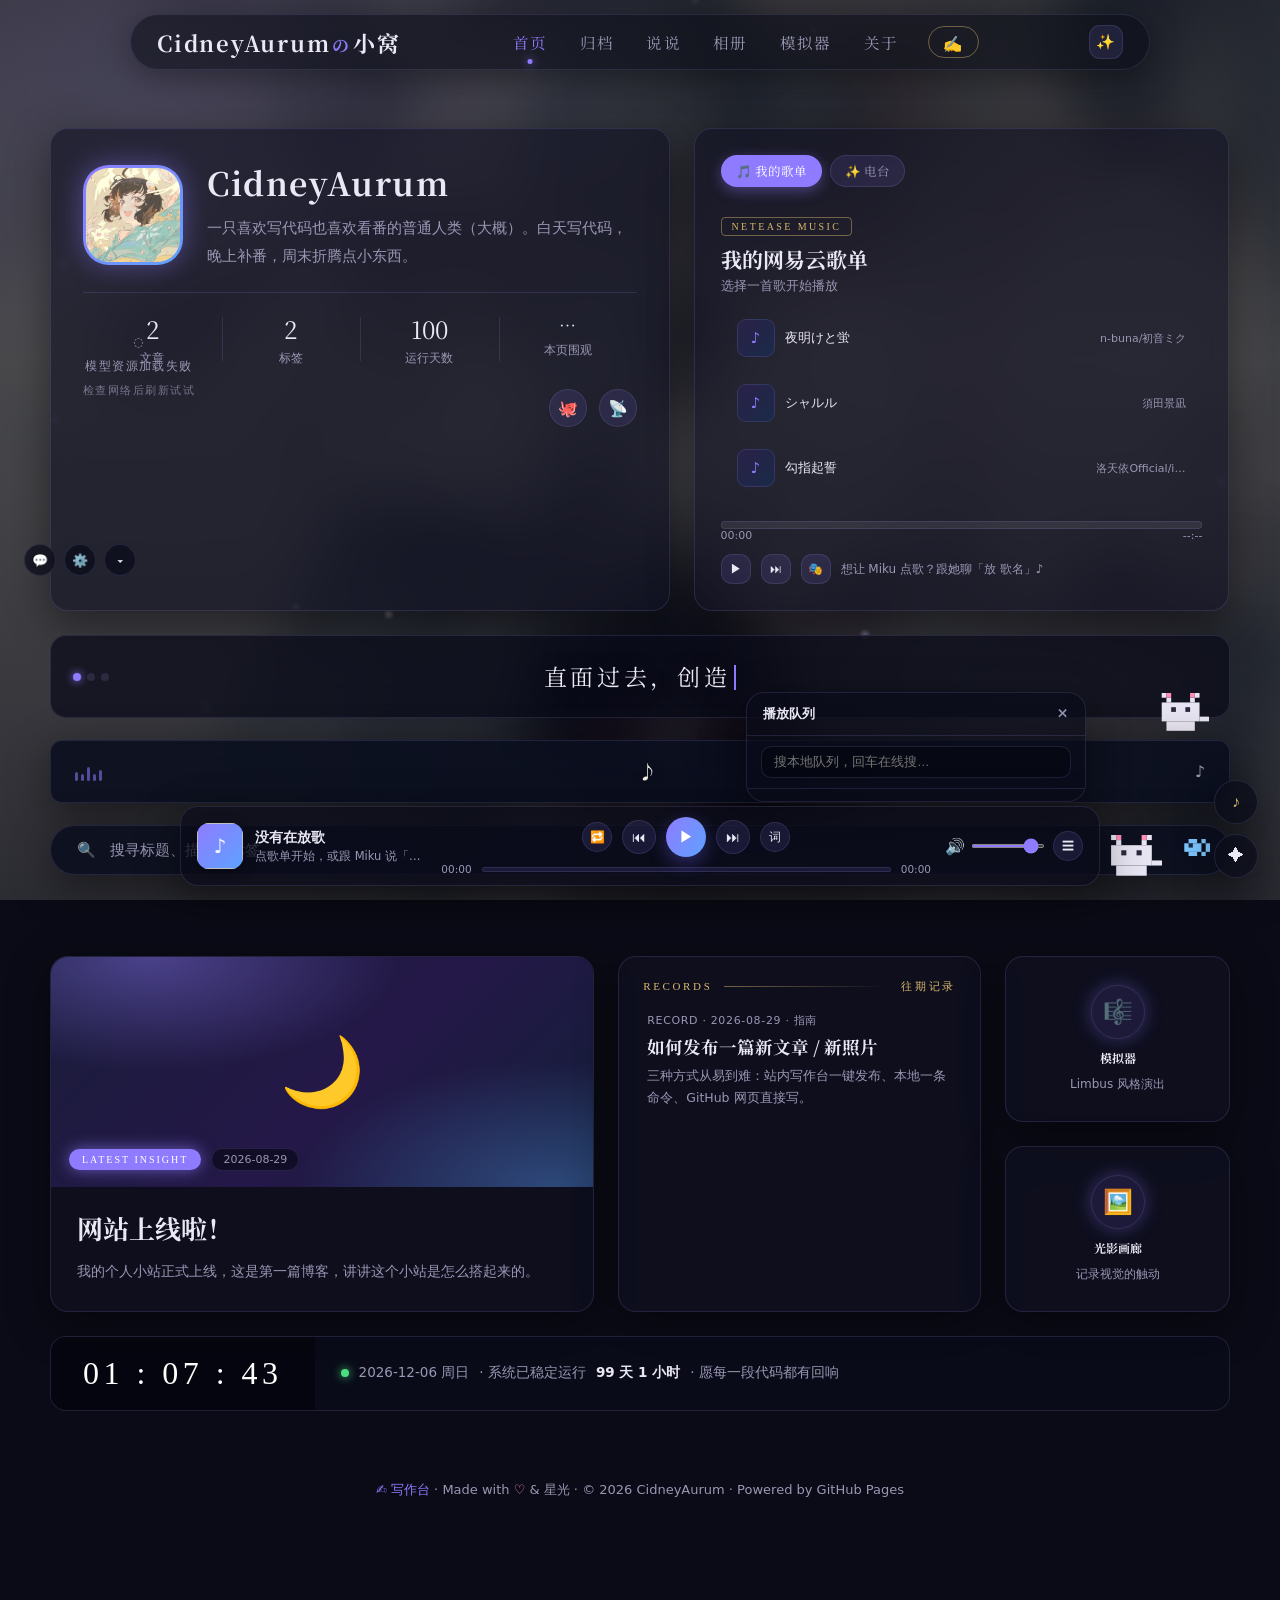
==== index.html @ 55ef9359 "build: 自动更新文章数据 + 版本号指纹 [skip ci]" ====
<!DOCTYPE html>
<html lang="zh-CN">
<head>
  <meta charset="UTF-8">
  <meta name="viewport" content="width=device-width, initial-scale=1.0">
  <!-- ✏️ 网站标题和描述，改成你自己的 -->
  <title>CidneyAurum の 小窝 · 个人主页</title>
  <meta name="description" content="CidneyAurum的数字小窝：博客、照片墙，还有 Limbus 风格歌词演出模拟器。">
  <meta property="og:title" content="CidneyAurum の 小窝">
  <meta property="og:description" content="博客、照片墙，还有 Limbus 风格歌词演出模拟器。">
  <meta property="og:type" content="website">
  <link rel="icon" type="image/svg+xml" href="assets/favicon.svg">
  <link rel="manifest" href="/manifest.webmanifest">
  <link rel="alternate" type="application/rss+xml" title="RSS 订阅" href="feed.xml">
  <script defer src="https://events.vercount.one/js"></script>
  <link rel="preconnect" href="https://fonts.loli.net" crossorigin>
  <link href="https://fonts.loli.net/css2?family=Noto+Serif+SC:wght@400;700;900&display=swap" rel="stylesheet">
  <link rel="stylesheet" href="css/style.css?v=2ee84d8">
</head>
<body class="page-enter" data-page="home">
  <!-- 全站场景层 -->
  <div class="scene" aria-hidden="true">
    <img class="scene-bg" src="assets/background-blur.webp" alt="">
    <div class="scene-overlay"></div>
    <div class="scene-grass"></div>
  </div>
  <canvas id="firefly-canvas" aria-hidden="true"></canvas>

  <!-- 像素小装饰 -->
  <svg class="pixel-deco cat" viewBox="0 0 11 8" aria-hidden="true"><g fill="#e8e5f2"><rect x="1" y="0" width="1" height="1"/><rect x="2" y="1" width="1" height="1"/><rect x="8" y="0" width="1" height="1"/><rect x="7" y="1" width="1" height="1"/><rect x="1" y="2" width="8" height="4"/><rect x="2" y="6" width="6" height="2"/><rect x="9" y="5" width="2" height="1"/></g><g fill="#ff8fb7"><rect x="2" y="0" width="1" height="1"/><rect x="7" y="0" width="1" height="1"/></g><g fill="#2a2a3e"><rect x="3" y="3" width="1" height="1"/><rect x="6" y="3" width="1" height="1"/></g></svg>

  <svg class="pixel-deco fish" viewBox="0 0 7 4" aria-hidden="true"><g fill="#7cc7ff"><rect x="1" y="1" width="4" height="2"/><rect x="2" y="0" width="2" height="1"/><rect x="2" y="3" width="2" height="1"/><rect x="5" y="0" width="1" height="1"/><rect x="5" y="3" width="1" height="1"/><rect x="6" y="1" width="1" height="2"/></g><rect x="2" y="1" width="1" height="1" fill="#1a2a4a"/></svg>
  <div class="fab-group">
    <button id="fab-music" class="fab" title="播放/暂停音乐（Miku 点播队列）">♪</button>
    <button id="to-top" class="fab" aria-label="返回顶部">✦</button>
  </div>

  <nav class="nav">
    <a class="logo" href="index.html">CidneyAurum<span class="no">の</span>小窝</a>
    <div class="nav-links" id="nav-links">
      <a class="nav-link active" href="index.html">首页</a>
      <a class="nav-link" href="blog.html">归档</a>
        <a class="nav-link" href="says.html">说说</a>
      <a class="nav-link" href="photos.html">相册</a>
      <a class="nav-link" href="limbus.html">模拟器</a>
      <a class="nav-link" href="about.html">关于</a>
        <a class="nav-link nav-post" href="admin.html">✍️</a>
    </div>
    <div style="display:flex;align-items:center;gap:8px;">
      <button id="theme-toggle" class="icon-btn" aria-label="切换主题">✨</button>
      <button id="hamburger" class="icon-btn" aria-label="菜单">☰</button>
    </div>
  </nav>

  <main class="wrap">
    <!-- ============ Hero：资料卡 + 环境电台 ============ -->
    <header class="hero">
      <div class="hero-grid">
        <div class="card profile-card">
          <div class="profile-top">
            <!-- ✏️ 头像：想换就同名替换 assets/avatar.webp -->
            <div class="avatar-ring"><img src="assets/avatar.webp?v=2ee84d8" alt="头像"></div>
            <div>
              <h1 class="profile-name">CidneyAurum</h1>
              <p class="profile-desc">一只喜欢写代码也喜欢看番的普通人类（大概）。白天写代码，晚上补番，周末折腾点小东西。</p>
            </div>
          </div>
          <div class="profile-stats">
            <div class="stat"><div class="num" id="stat-posts">-</div><div class="label">文章</div></div>
            <div class="stat"><div class="num" id="stat-tags">-</div><div class="label">标签</div></div>
            <div class="stat"><div class="num" id="stat-days">-</div><div class="label">运行天数</div></div>
            <div class="stat"><div class="num" style="font-size:17px;line-height:1.6;"><span class="vercount-page-pv">…</span></div><div class="label">本页围观</div></div>
          </div>
          <div class="social-row">
            <a class="social-btn" href="https://github.com/CidneyAurum" target="_blank" rel="noopener" title="GitHub">🐙</a>
            <a class="social-btn" href="feed.xml" title="RSS 订阅">📡</a>
          </div>
        </div>

        <!-- 音乐卡：网易云歌单（官方外链）+ 环境电台 -->
        <div class="card player-card">
          <div class="card-tabs">
            <button class="ctab on" data-pane="netease">🎵 我的歌单</button>
            <button class="ctab" data-pane="ambient">✨ 电台</button>
          </div>
          <div class="cpane" id="cpane-netease">
            <div class="player-head" style="margin-bottom:12px;">
              <div>
                <span class="player-badge">NETEASE MUSIC</span>
                <div class="player-title serif">我的网易云歌单</div>
                <div class="player-sub js-mm-song" style="margin-top:4px;">选择一首歌开始播放</div>
              </div>
            </div>
            <div class="track-list" id="track-list"><p class="empty-tip" style="padding:16px 0;">歌单加载中… 🎵</p></div>
            <div class="player-progress" style="margin-top:14px;"><div class="fill js-mm-fill" style="width:0%"></div></div>
            <div class="player-times"><span class="js-mm-cur">00:00</span><span class="js-mm-total">--:--</span></div>
            <div class="music-line">
              <button class="icon-btn js-mm-toggle" title="播放/暂停（Miku 点播队列）">▶</button>
              <button class="icon-btn js-mm-next" title="下一首">⏭</button>
              <button class="icon-btn js-lyric" title="歌词演出（边狱巴士风格）">🎭</button>
              <span class="js-mm-text">想让 Miku 点歌？跟她聊「放 歌名」♪</span>
            </div>
            <div id="music-fallback" style="display:none;">
              <p style="font-size:12px;color:var(--text-light);margin:10px 0 8px;">音乐接口暂时不稳，已切换官方播放器：<button class="icon-btn" id="music-retry" title="重新加载歌单" style="width:26px;height:26px;font-size:12px;">↻</button></p>
              <iframe allow="autoplay; encrypted-media" src="https://music.163.com/outchain/player?type=0&amp;id=18205251703&amp;auto=0&amp;height=86" width="100%" height="86" frameborder="no" marginwidth="0" marginheight="0" style="border:0;border-radius:12px;background:rgba(255,255,255,.04);"></iframe>
            </div>
          </div>
          <div class="cpane" id="cpane-ambient" style="display:none;">
            <div class="player-head">
              <div class="vinyl"><img class="disc" src="assets/background-blur.webp" alt=""></div>
              <div>
                <span class="player-badge">AMBIENT RADIO</span>
                <div class="player-title js-player-title serif">环境电台 · Ambient</div>
                <div class="player-sub">浏览器实时合成 · 无需音频文件</div>
              </div>
            </div>
            <div class="player-quote">「直面过去，创造未来」</div>
            <div class="player-progress"><div class="fill js-progress-fill"></div></div>
            <div class="player-times"><span class="js-time">00:00</span><span>∞</span></div>
            <div class="player-controls">
              <button class="play-btn js-play-toggle"><span class="js-state">▶</span><span class="js-label">播放电台</span></button>
              <div class="player-file">
                <label for="player-file-input" title="用本地音乐替代合成音源">📁 本地</label>
                <input id="player-file-input" type="file" accept="audio/*">
              </div>
            </div>
          </div>
        </div>
      </div>

        <!-- 打字横幅 -->
      <div class="slogan-bar">
        <div class="slogan-dots"><i></i><i></i><i></i></div>
        <div class="slogan-text"><span id="slogan-text"></span><span class="caret"></span></div>
        <svg class="slogan-cat" viewBox="0 0 11 8" aria-hidden="true"><g fill="#e8e5f2"><rect x="1" y="0" width="1" height="1"/><rect x="2" y="1" width="1" height="1"/><rect x="8" y="0" width="1" height="1"/><rect x="7" y="1" width="1" height="1"/><rect x="1" y="2" width="8" height="4"/><rect x="2" y="6" width="6" height="2"/><rect x="9" y="5" width="2" height="1"/></g><g fill="#ff8fb7"><rect x="2" y="0" width="1" height="1"/><rect x="7" y="0" width="1" height="1"/></g><g fill="#2a2a3e"><rect x="3" y="3" width="1" height="1"/><rect x="6" y="3" width="1" height="1"/></g></svg>
      </div>

      <!-- 歌词横幅（播放时同步网易云歌词） -->
      <div class="lyric-bar" id="lyric-bar">
        <div class="eq"><i></i><i></i><i></i><i></i><i></i></div>
        <div class="lb-text serif">点歌单里的歌，或跟 Miku 说「放 歌名」♪</div>
        <span class="lb-note">♪</span>
      </div>

      <!-- 全站搜索胶囊 -->
      <div class="home-search" id="home-search">
        <span class="hs-ico">🔍</span>
        <input id="hs-input" type="text" placeholder="搜寻标题、描述或标签…" autocomplete="off">
        <div class="hs-drop" id="hs-drop" hidden></div>
      </div>
    </header>

    <!-- ============ 最新文章区 ============ -->
    <section class="block">
      <div class="home-grid">
        <a class="card featured-card" id="featured-link" href="blog.html">
          <div class="featured-cover"><span id="featured-cover">🪐</span>
            <div class="featured-badges">
              <span class="badge-latest">LATEST INSIGHT</span>
              <span class="badge-date" id="featured-date">—</span>
            </div>
          </div>
          <div class="featured-body">
            <h2 class="featured-title" id="featured-title">最新文章加载中…</h2>
            <p class="featured-summary" id="featured-summary"></p>
          </div>
        </a>

        <div class="card records-card">
          <div class="records-head">RECORDS <span class="line"></span> 往期记录</div>
          <div id="records-list">
            <div class="record-item"><div class="record-meta">加载中…</div></div>
          </div>
        </div>

        <div class="side-stack">
          <a class="card mini-card" href="limbus.html">
            <span class="mini-ico">🎼</span>
            <span class="mini-title">模拟器</span>
            <span class="mini-desc">Limbus 风格演出</span>
          </a>
          <a class="card mini-card" href="photos.html">
            <span class="mini-ico">🖼️</span>
            <span class="mini-title">光影画廊</span>
            <span class="mini-desc">记录视觉的触动</span>
          </a>
        </div>
      </div>
    </section>

    <!-- ============ 时钟条 ============ -->
    <div class="clock-bar">
      <div class="clock-time" id="clock-time">-- : -- : --</div>
      <div class="clock-info"><span class="dot"></span><span id="clock-date">—</span> · 系统已稳定运行 <b id="uptime">…</b> · 愿每一段代码都有回响</div>
    </div>
  </main>

  <footer>
    <a href="admin.html">✍️ 写作台</a> · Made with <span class="heart">♡</span> &amp; 星光 · © 2026 CidneyAurum · Powered by GitHub Pages
  </footer>

  <!-- 全站迷你播放器 -->
  <div class="mini-player">
    <img class="mini-cover" src="assets/background-blur.webp" alt="">
    <div>
      <div class="mini-title js-player-title">环境电台 · Ambient</div>
      <div class="mini-sub">直面过去，创造未来</div>
    </div>
    <button class="mini-btn js-play-toggle js-state" aria-label="播放/暂停">▶</button>
  </div>

  <script src="js/main.js?v=2ee84d8"></script>
  <script src="js/player.js?v=2ee84d8"></script>
  <script src="js/music.js?v=2ee84d8" defer></script>
  <script src="js/kanban.js?v=2ee84d8" defer></script>
</body>
</html>
---- css/style.css ----
/* ============================================================
   CidneyAurum の 小窝 · v3
   设计语言：全站一个场景（模糊背景+流萤+草地+像素装饰）
            衬线大标题 / 克制布局 / 暗色玻璃
   ============================================================ */

:root {
  --bg: #0a0b16;
  --card: rgba(17, 18, 36, 0.6);
  --card-deep: rgba(11, 12, 26, 0.72);
  --border: rgba(170, 160, 255, 0.14);
  --text: #eae8f4;
  --text-light: #9a97b4;
  --accent: #8f7bff;
  --accent-2: #5ea2ff;
  --accent-pink: #ff8fb7;
  --gold: #d9b96c;
  --shadow: 0 12px 44px rgba(0, 0, 0, 0.45);
  --nav-bg: rgba(10, 11, 22, 0.55);
  --chip-bg: rgba(143, 123, 255, 0.12);
  --font-serif: "Noto Serif SC", "Songti SC", "SimSun", serif;
  --font-body: "PingFang SC", "HarmonyOS Sans SC", "Microsoft YaHei UI", "Microsoft YaHei", system-ui, -apple-system, sans-serif;
  --font-latin: Georgia, "Times New Roman", serif;
}

body.light {
  --bg: #eceafa;
  --card: rgba(255, 255, 255, 0.66);
  --card-deep: rgba(255, 255, 255, 0.85);
  --border: rgba(80, 60, 160, 0.16);
  --text: #322c50;
  --text-light: #716c92;
  --accent: #6a56e0;
  --accent-2: #3a76d8;
  --accent-pink: #e0609a;
  --gold: #a8801f;
  --shadow: 0 12px 40px rgba(90, 70, 180, 0.18);
  --nav-bg: rgba(240, 238, 252, 0.65);
  --chip-bg: rgba(106, 86, 224, 0.1);
}

* { margin: 0; padding: 0; box-sizing: border-box; }
html { scroll-behavior: smooth; }

body {
  font-family: var(--font-body);
  color: var(--text);
  background: var(--bg);
  min-height: 100vh;
  overflow-x: hidden;
}
::selection { background: var(--accent); color: #fff; }
a { color: var(--accent); text-decoration: none; }
a:hover { color: var(--accent-2); }
img { max-width: 100%; }
.serif { font-family: var(--font-serif); }

/* ============ 场景层：背景图 + 遮罩 + 草地 ============ */
.scene { position: fixed; inset: 0; z-index: 0; pointer-events: none; overflow: hidden; }
.scene-bg {
  width: 100%;
  height: 100%;
  object-fit: cover;
  filter: brightness(0.4) saturate(0.8) hue-rotate(-12deg);
  transform: scale(1.15);
}
body.light .scene-bg { filter: brightness(0.92) saturate(0.85); }
/* 无背景图时的极光兜底 */
.scene.no-bg {
  background:
    radial-gradient(1100px 620px at 85% -8%, #221648 0%, transparent 60%),
    radial-gradient(900px 560px at -12% 18%, #0e1e3d 0%, transparent 58%),
    radial-gradient(800px 600px at 70% 110%, #2a1233 0%, transparent 55%),
    var(--bg);
}
.scene.no-bg .scene-bg { display: none; }
.scene-overlay {
  position: absolute;
  inset: 0;
  background:
    radial-gradient(900px 500px at 12% 8%, rgba(143, 123, 255, 0.12), transparent 60%),
    linear-gradient(180deg, rgba(9, 9, 20, 0.5) 0%, rgba(9, 9, 20, 0.28) 40%, rgba(9, 9, 20, 0.62) 100%);
}
body.light .scene-overlay {
  background:
    radial-gradient(900px 500px at 12% 8%, rgba(255, 255, 255, 0.35), transparent 60%),
    linear-gradient(180deg, rgba(240, 238, 252, 0.5), rgba(240, 238, 252, 0.25) 40%, rgba(240, 238, 252, 0.65));
}
.scene-grass {
  position: absolute;
  bottom: -4px;
  left: 0;
  width: 100%;
  height: 110px;
  opacity: 0.55;
}
#firefly-canvas { position: fixed; inset: 0; width: 100%; height: 100%; pointer-events: none; z-index: 2; }

/* 像素小装饰（猫 & 鱼） */
.pixel-deco { position: fixed; z-index: 6; pointer-events: none; image-rendering: pixelated; }
.pixel-deco.cat { right: 118px; bottom: 24px; width: 56px; animation: bob 3.2s ease-in-out infinite; }
.pixel-deco.fish { right: 70px; bottom: 44px; width: 30px; animation: bob 3.2s ease-in-out 1.4s infinite; }
@keyframes bob { 0%, 100% { transform: translateY(0); } 50% { transform: translateY(-7px); } }

/* 返回顶部 */
.to-top {
  position: fixed;
  right: 26px;
  bottom: 26px;
  z-index: 60;
  width: 42px;
  height: 42px;
  border-radius: 50%;
  border: 1px solid var(--border);
  background: var(--card-deep);
  backdrop-filter: blur(10px);
  -webkit-backdrop-filter: blur(10px);
  color: var(--text);
  font-size: 16px;
  cursor: pointer;
  opacity: 0;
  pointer-events: none;
  transform: translateY(10px);
  transition: all 0.35s ease;
}
.to-top.show { opacity: 1; pointer-events: auto; transform: none; }
.to-top:hover { border-color: var(--accent); box-shadow: 0 0 18px rgba(143, 123, 255, 0.4); }

/* ============ 载入动画 ============ */
.page-enter { animation: pageIn 0.9s ease both; }
/* ⚠️ body 不能带 transform：会给所有 position:fixed 子元素
   （看板娘/舞台面板/像素猫）创建包含块，滚动时会跟着页面跑掉 */
body.page-enter { animation: bodyFade 0.8s ease both; }
@keyframes pageIn { from { opacity: 0; transform: translateY(16px); } to { opacity: 1; transform: none; } }
@keyframes bodyFade { from { opacity: 0; } to { opacity: 1; } }

/* ============ 导航 ============ */
.nav {
  position: fixed;
  top: 0; left: 0; right: 0;
  z-index: 100;
  display: flex;
  align-items: center;
  justify-content: space-between;
  padding: 18px clamp(20px, 4.5vw, 56px);
  background: linear-gradient(180deg, rgba(8, 8, 18, 0.55), transparent);
  backdrop-filter: blur(8px);
  -webkit-backdrop-filter: blur(8px);
}
body.light .nav { background: linear-gradient(180deg, rgba(255,255,255,0.55), transparent); }
.logo {
  font-family: var(--font-serif);
  font-size: 22px;
  font-weight: 700;
  letter-spacing: 0.08em;
  color: var(--text);
}
.logo:hover { color: #fff; }
body.light .logo:hover { color: var(--accent); }
.logo .no { color: var(--accent); font-size: 17px; padding: 0 2px; }
.nav-links { display: flex; align-items: center; gap: clamp(6px, 2.2vw, 30px); }
.nav-link {
  font-family: var(--font-serif);
  font-size: 15.5px;
  letter-spacing: 0.08em;
  color: var(--text-light);
  padding: 6px 2px;
  position: relative;
  transition: color 0.25s;
}
.nav-link:hover { color: var(--text); }
.nav-link.active { color: var(--accent); }
.nav-link.active::after {
  content: "";
  position: absolute;
  left: 50%; bottom: -5px;
  transform: translateX(-50%);
  width: 5px; height: 5px;
  border-radius: 50%;
  background: var(--accent);
  box-shadow: 0 0 10px var(--accent);
}
.icon-btn {
  display: inline-flex; align-items: center; justify-content: center;
  width: 34px; height: 34px;
  border: 1px solid var(--border);
  border-radius: 11px;
  background: var(--chip-bg);
  color: var(--text);
  cursor: pointer; font-size: 15px;
  transition: all 0.25s;
}
.icon-btn:hover { transform: translateY(-2px); border-color: var(--accent); }
#hamburger { display: none; }

/* ============ 布局 ============ */
.wrap { width: min(1180px, calc(100% - 44px)); margin: 0 auto; position: relative; z-index: 5; }
section.block { margin-top: clamp(56px, 9vh, 90px); }

/* 页面大标题体系 */
.page-head { padding: 150px 0 8px; text-align: center; }
.page-head.left { text-align: left; }
.page-title {
  font-family: var(--font-serif);
  font-size: clamp(38px, 6vw, 54px);
  font-weight: 900;
  letter-spacing: 0.12em;
  text-shadow: 0 4px 30px rgba(0, 0, 0, 0.5);
}
.page-sub {
  margin-top: 14px;
  color: var(--text-light);
  font-size: 13.5px;
  letter-spacing: 0.3em;
}
.page-sub .star { color: var(--accent); margin: 0 10px; }

/* ============ 玻璃卡片 ============ */
.card {
  background: var(--card);
  border: 1px solid var(--border);
  border-radius: 18px;
  backdrop-filter: blur(16px);
  -webkit-backdrop-filter: blur(16px);
  box-shadow: var(--shadow);
  transition: transform 0.35s ease, border-color 0.35s ease, box-shadow 0.35s ease;
}
.card:hover { border-color: rgba(143, 123, 255, 0.35); }

/* ============ 首页 Hero ============ */
.hero { padding-top: 128px; }
.hero-grid { display: grid; grid-template-columns: 1.5fr 1fr; gap: 24px; }

.profile-card { padding: 30px 32px; display: flex; flex-direction: column; gap: 22px; }
.profile-top { display: flex; align-items: center; gap: 24px; }
.avatar-ring {
  width: 100px; height: 100px;
  border-radius: 26%;
  padding: 3px;
  flex-shrink: 0;
  background: linear-gradient(135deg, var(--accent), var(--accent-2));
  box-shadow: 0 0 26px rgba(143, 123, 255, 0.45);
}
.avatar-ring img { width: 100%; height: 100%; border-radius: 24%; object-fit: cover; display: block; }
.profile-name { font-family: var(--font-serif); font-size: 32px; font-weight: 700; letter-spacing: 0.05em; }
.profile-desc { margin-top: 10px; color: var(--text-light); font-size: 14.5px; line-height: 1.9; }
.profile-stats { display: flex; border-top: 1px solid var(--border); padding-top: 18px; }
.stat { flex: 1; text-align: center; position: relative; }
.stat + .stat::before { content: ""; position: absolute; left: 0; top: 6px; bottom: 6px; width: 1px; background: var(--border); }
.stat .num { font-family: var(--font-serif); font-size: 24px; }
.stat .label { font-size: 12px; color: var(--text-light); margin-top: 4px; }
.social-row { display: flex; gap: 12px; justify-content: flex-end; }
.social-btn {
  width: 38px; height: 38px; border-radius: 50%;
  display: inline-flex; align-items: center; justify-content: center;
  background: var(--chip-bg); border: 1px solid var(--border);
  color: var(--text); font-size: 16px;
  transition: all 0.25s;
}
.social-btn:hover { transform: translateY(-3px) scale(1.06); border-color: var(--accent); box-shadow: 0 0 16px rgba(143,123,255,0.4); }

/* 播放器卡（环境电台，真的能播） */
.player-card { padding: 26px; display: flex; flex-direction: column; gap: 14px; }
.player-head { display: flex; align-items: center; gap: 18px; }
.vinyl {
  width: 82px; height: 82px;
  border-radius: 50%;
  flex-shrink: 0;
  padding: 6px;
  background:
    repeating-radial-gradient(circle at 50% 50%, #141524 0 2px, #1b1c30 2px 4px);
  border: 2px solid rgba(217, 185, 108, 0.4);
  box-shadow: 0 0 22px rgba(143, 123, 255, 0.35);
  display: flex; align-items: center; justify-content: center;
}
.vinyl .disc {
  width: 100%; height: 100%;
  border-radius: 50%;
  object-fit: cover;
  animation: spin 12s linear infinite;
  animation-play-state: paused;
}
.playing .vinyl .disc { animation-play-state: running; }
@keyframes spin { to { transform: rotate(360deg); } }
.player-badge {
  display: inline-block;
  font-size: 10px;
  letter-spacing: 0.24em;
  color: var(--gold);
  border: 1px solid rgba(217, 185, 108, 0.45);
  padding: 3px 10px;
  border-radius: 4px;
  margin-bottom: 8px;
  font-family: var(--font-latin);
}
.player-title { font-family: var(--font-serif); font-size: 21px; font-weight: 700; }
.player-sub { font-size: 12.5px; color: var(--text-light); margin-top: 4px; }
.player-quote { font-size: 13px; color: var(--accent); font-family: var(--font-serif); letter-spacing: 0.06em; }
.player-progress { height: 8px; border-radius: 999px; background: rgba(255,255,255,0.08); border: 1px solid var(--border); overflow: hidden; }
body.light .player-progress { background: rgba(0,0,0,0.07); }
.player-progress .fill {
  height: 100%; width: 0%;
  border-radius: 999px;
  background: linear-gradient(90deg, var(--accent), var(--accent-2));
  box-shadow: 0 0 10px rgba(143, 123, 255, 0.6);
  transition: width 0.6s linear;
}
.player-times { display: flex; justify-content: space-between; font-size: 11px; color: var(--text-light); font-variant-numeric: tabular-nums; }
.player-controls { display: flex; align-items: center; gap: 12px; margin-top: auto; }
.play-btn {
  flex: 1;
  display: inline-flex; align-items: center; justify-content: center; gap: 10px;
  padding: 12px 20px;
  border-radius: 12px;
  border: none;
  font-family: var(--font-serif);
  font-size: 15.5px;
  letter-spacing: 0.12em;
  color: #fff;
  cursor: pointer;
  background: linear-gradient(120deg, var(--accent), var(--accent-2));
  box-shadow: 0 8px 24px rgba(143, 123, 255, 0.4);
  transition: all 0.25s;
}
.play-btn:hover { transform: translateY(-2px); box-shadow: 0 12px 30px rgba(143, 123, 255, 0.55); }
.player-file {
  font-size: 11px;
  color: var(--text-light);
  max-width: 120px;
  line-height: 1.5;
}
.player-file input { display: none; }
.player-file label {
  display: inline-block;
  padding: 8px 12px;
  border-radius: 10px;
  border: 1px dashed var(--border);
  cursor: pointer;
  transition: all 0.25s;
}
.player-file label:hover { border-color: var(--accent); color: var(--text); }

/* ============ 打字横幅 ============ */
.slogan-bar {
  margin-top: 24px;
  position: relative;
  padding: 24px 26px;
  border-radius: 16px;
  background: var(--card-deep);
  border: 1px solid var(--border);
  backdrop-filter: blur(16px);
  -webkit-backdrop-filter: blur(16px);
  display: flex;
  align-items: center;
  justify-content: center;
  min-height: 72px;
}
.slogan-dots { position: absolute; left: 22px; display: flex; gap: 6px; }
.slogan-dots i { width: 8px; height: 8px; border-radius: 50%; background: var(--border); }
.slogan-dots i:first-child { background: var(--accent); box-shadow: 0 0 8px var(--accent); }
.slogan-text {
  font-family: var(--font-serif);
  font-size: clamp(17px, 2.6vw, 23px);
  letter-spacing: 0.16em;
  text-shadow: 0 2px 18px rgba(0, 0, 0, 0.5);
}
.slogan-text .caret {
  display: inline-block;
  width: 2px; height: 1.1em;
  background: var(--accent);
  vertical-align: -0.18em;
  margin-left: 4px;
  animation: blink 0.85s step-end infinite;
}
@keyframes blink { 50% { opacity: 0; } }
.slogan-cat {
  position: absolute;
  right: 20px;
  bottom: -14px;
  width: 52px;
  image-rendering: pixelated;
  animation: bob 3.2s ease-in-out infinite;
}

/* ============ 首页内容区 ============ */
.home-grid {
  display: grid;
  grid-template-columns: 1.5fr 1fr 0.62fr;
  gap: 24px;
  margin-top: 24px;
  align-items: stretch;
}
.featured-card { overflow: hidden; display: flex; flex-direction: column; cursor: pointer; color: var(--text); }
.featured-cover {
  height: 230px;
  position: relative;
  display: flex; align-items: center; justify-content: center;
  font-size: 68px;
  background:
    radial-gradient(420px 190px at 18% 0%, rgba(143, 123, 255, 0.4), transparent 60%),
    radial-gradient(420px 210px at 92% 100%, rgba(94, 162, 255, 0.32), transparent 60%),
    linear-gradient(135deg, #1a1c3a, #241848 55%, #131e38);
}
body.light .featured-cover { background: linear-gradient(135deg, #e8e1ff, #dfe9ff 55%, #ffe6f1); }
.featured-card img.cover { position: absolute; inset: 0; width: 100%; height: 100%; object-fit: cover; }
.featured-badges { position: absolute; left: 18px; bottom: 16px; display: flex; gap: 10px; align-items: center; z-index: 2; }
.badge-latest {
  font-family: var(--font-latin);
  font-size: 10px;
  letter-spacing: 0.2em;
  color: #fff;
  background: var(--accent);
  padding: 5px 13px;
  border-radius: 999px;
  box-shadow: 0 0 16px rgba(143, 123, 255, 0.65);
}
.badge-date { font-size: 11px; color: var(--text-light); background: rgba(8, 8, 18, 0.6); border: 1px solid var(--border); padding: 4px 11px; border-radius: 999px; backdrop-filter: blur(6px); }
.featured-body { padding: 22px 26px 26px; }
.featured-title { font-family: var(--font-serif); font-size: 26px; font-weight: 700; transition: color 0.25s; }
.featured-card:hover .featured-title { color: var(--accent); }
.featured-summary { margin-top: 12px; font-size: 13.5px; color: var(--text-light); line-height: 2; }

.records-card { padding: 22px 24px; }
.records-head {
  display: flex; align-items: center; gap: 12px;
  font-family: var(--font-latin);
  font-size: 11px;
  letter-spacing: 0.24em;
  color: var(--gold);
  margin-bottom: 4px;
}
.records-head .line { flex: 1; height: 1px; background: linear-gradient(90deg, rgba(217,185,108,0.5), transparent); }
.record-item { display: block; padding: 15px 4px; border-bottom: 1px dashed var(--border); color: var(--text); }
.record-item:last-child { border-bottom: none; }
.record-meta { font-size: 11px; color: var(--text-light); margin-bottom: 6px; letter-spacing: 0.06em; }
.record-title { font-family: var(--font-serif); font-size: 17.5px; font-weight: 700; transition: color 0.25s; }
.record-item:hover .record-title { color: var(--accent); }
.record-summary { font-size: 12.5px; color: var(--text-light); margin-top: 6px; line-height: 1.8; }

.side-stack { display: flex; flex-direction: column; gap: 24px; }
.mini-card {
  flex: 1;
  padding: 24px 18px;
  display: flex; flex-direction: column; align-items: center; justify-content: center;
  text-align: center; gap: 10px;
  cursor: pointer;
  color: var(--text);
}
.mini-ico {
  width: 54px; height: 54px; border-radius: 50%;
  display: flex; align-items: center; justify-content: center;
  font-size: 24px;
  background: var(--chip-bg);
  border: 1px solid var(--border);
  box-shadow: 0 0 18px rgba(143, 123, 255, 0.35);
}
.mini-title { font-family: var(--font-serif); font-size: 17px; font-weight: 700; }
.mini-desc { font-size: 12px; color: var(--text-light); }

/* ============ 时钟条 ============ */
.clock-bar {
  margin: 24px 0 10px;
  border-radius: 16px;
  overflow: hidden;
  display: flex;
  align-items: stretch;
  background: var(--card-deep);
  border: 1px solid var(--border);
  backdrop-filter: blur(16px);
  -webkit-backdrop-filter: blur(16px);
}
.clock-time {
  font-family: var(--font-latin);
  font-size: 32px;
  letter-spacing: 0.14em;
  padding: 18px 32px;
  color: #fff;
  background: rgba(4, 5, 12, 0.85);
  display: flex; align-items: center;
  font-variant-numeric: tabular-nums;
}
body.light .clock-time { background: rgba(43, 36, 80, 0.9); }
.clock-info { display: flex; align-items: center; gap: 10px; padding: 0 26px; font-size: 13.5px; color: var(--text-light); }
.clock-info .dot { width: 8px; height: 8px; border-radius: 50%; background: #4ade80; box-shadow: 0 0 10px #4ade80; flex-shrink: 0; }
.clock-info b { color: var(--text); }

/* ============ 归档页（拾光档案） ============ */
.search-box {
  margin: 34px auto 0;
  max-width: 600px;
  display: flex; align-items: center; gap: 14px;
  padding: 17px 28px;
  border-radius: 999px;
  background: var(--card-deep);
  border: 1px solid var(--border);
  backdrop-filter: blur(18px);
  -webkit-backdrop-filter: blur(18px);
  box-shadow: var(--shadow);
}
.search-box .ico { font-size: 16px; opacity: 0.7; }
.search-box input {
  flex: 1;
  background: none; border: none; outline: none;
  color: var(--text);
  font-size: 15px;
  font-family: var(--font-body);
}
.search-box input::placeholder { color: var(--text-light); }

.archive-toolbar {
  display: flex;
  align-items: center;
  justify-content: space-between;
  gap: 14px;
  flex-wrap: wrap;
  margin: 26px 0 34px;
  padding: 14px 18px;
  border-radius: 16px;
  background: var(--card-deep);
  border: 1px solid var(--border);
  backdrop-filter: blur(14px);
  -webkit-backdrop-filter: blur(14px);
}
.toolbar-left { display: flex; gap: 10px; flex-wrap: wrap; }
.chip {
  display: inline-flex; align-items: center; gap: 5px;
  padding: 7px 16px;
  border-radius: 999px;
  background: var(--chip-bg);
  border: 1px solid var(--border);
  font-size: 13px;
  color: var(--text-light);
  cursor: pointer;
  transition: all 0.25s;
}
.chip:hover { color: var(--text); transform: translateY(-2px); }
.chip.on { background: var(--accent); color: #fff; border-color: var(--accent); box-shadow: 0 0 14px rgba(143,123,255,0.5); }
.view-toggle { display: flex; gap: 8px; }
.view-btn {
  display: inline-flex; align-items: center; gap: 7px;
  padding: 7px 15px;
  border-radius: 999px;
  border: 1px solid var(--border);
  background: transparent;
  color: var(--text-light);
  font-size: 13px;
  cursor: pointer;
  font-family: var(--font-serif);
  transition: all 0.25s;
}
.view-btn.on { color: var(--accent); border-color: var(--accent); background: var(--chip-bg); }

/* 时间轴视图 */
.timeline-view { position: relative; padding: 10px 0 30px; display: none; }
.timeline-view.on { display: block; }
.timeline-view::before {
  content: "";
  position: absolute;
  left: 50%;
  top: 0; bottom: 0;
  width: 2px;
  background: linear-gradient(180deg, transparent, var(--accent) 8%, var(--accent) 92%, transparent);
  opacity: 0.4;
}
.tl-item { position: relative; width: 50%; padding: 0 44px 36px; }
.tl-item:nth-of-type(odd) { left: 0; text-align: right; }
.tl-item:nth-of-type(even) { left: 50%; }
.tl-item::after {
  content: "";
  position: absolute;
  top: 26px;
  width: 13px; height: 13px;
  border-radius: 50%;
  background: var(--bg);
  border: 3px solid var(--accent);
  box-shadow: 0 0 12px rgba(143, 123, 255, 0.7);
  z-index: 2;
}
.tl-item:nth-of-type(odd)::after { right: -7px; }
.tl-item:nth-of-type(even)::after { left: -6px; }
.tl-card { display: block; padding: 20px 24px; color: var(--text); }
.tl-meta { font-size: 11.5px; color: var(--text-light); margin-bottom: 8px; }
.tl-title { font-family: var(--font-serif); font-size: 19px; font-weight: 700; transition: color 0.25s; }
.tl-card:hover .tl-title { color: var(--accent); }
.tl-summary { font-size: 12.5px; color: var(--text-light); margin-top: 8px; line-height: 1.8; }
.tl-tags { display: flex; gap: 6px; margin-top: 10px; }
.tl-item:nth-of-type(odd) .tl-tags { justify-content: flex-end; }
.tag-mini { padding: 2px 10px; border-radius: 999px; background: var(--chip-bg); color: var(--accent); border: 1px solid var(--border); font-size: 10.5px; }

/* 网格视图 */
.grid-view { display: flex; flex-direction: column; gap: 16px; padding-bottom: 26px; }
.grid-view.on { display: flex; }
.post-item { display: flex; align-items: center; gap: 20px; padding: 20px 24px; color: var(--text); }
.post-item:hover { transform: translateY(-3px); }
.post-cover {
  width: 74px; height: 74px;
  border-radius: 16px;
  flex-shrink: 0;
  display: flex; align-items: center; justify-content: center;
  font-size: 30px;
  background: linear-gradient(135deg, #1c1e3e, #2a1a4a 60%, #16203c);
  border: 1px solid var(--border);
  overflow: hidden;
}
body.light .post-cover { background: linear-gradient(135deg, #e9e2ff, #dde8ff); }
.post-cover img { width: 100%; height: 100%; object-fit: cover; }
.post-main { flex: 1; min-width: 0; }
.post-meta { display: flex; align-items: center; gap: 10px; font-size: 11.5px; color: var(--text-light); margin-bottom: 6px; flex-wrap: wrap; }
.post-date { display: inline-flex; gap: 5px; align-items: center; }
.post-title { font-family: var(--font-serif); font-size: 19px; font-weight: 700; }
.post-item:hover .post-title { color: var(--accent); }
.post-summary { font-size: 13px; color: var(--text-light); margin-top: 5px; line-height: 1.75; }
.post-arrow { color: var(--accent); font-size: 18px; opacity: 0; transform: translateX(-6px); transition: all 0.3s; }
.post-item:hover .post-arrow { opacity: 1; transform: none; }
.empty-tip { text-align: center; color: var(--text-light); padding: 60px 0; line-height: 2; }

/* ============ 照片墙（拍立得） ============ */
.photo-grid {
  display: grid;
  grid-template-columns: repeat(3, 1fr);
  gap: 34px 26px;
  padding: 30px 0 40px;
}
.polaroid {
  background: #fdfdfa;
  padding: 12px 12px 14px;
  border-radius: 4px;
  box-shadow: 0 14px 34px rgba(0, 0, 0, 0.45);
  position: relative;
  transform: rotate(var(--tilt, 0deg));
  transition: transform 0.4s ease, box-shadow 0.4s ease;
  cursor: pointer;
}
.polaroid:nth-child(odd) { --tilt: -2.4deg; }
.polaroid:nth-child(even) { --tilt: 2deg; }
.polaroid:hover { transform: rotate(0deg) scale(1.04); box-shadow: 0 22px 50px rgba(0, 0, 0, 0.6); z-index: 3; }
.polaroid .ph {
  aspect-ratio: 3 / 3.4;
  overflow: hidden;
  background: #10121f;
}
.polaroid .ph img { width: 100%; height: 100%; object-fit: cover; display: block; }
.polaroid .cap {
  padding: 12px 4px 2px;
  text-align: center;
  color: #3a3550;
  font-family: var(--font-serif);
  font-size: 14.5px;
  letter-spacing: 0.1em;
}
.polaroid .cap small { display: block; color: #9a94b8; font-size: 10.5px; margin-top: 4px; font-family: var(--font-latin); letter-spacing: 0.2em; }
.polaroid .tape {
  position: absolute;
  top: -12px;
  left: 50%;
  transform: translateX(-50%) rotate(-2deg);
  width: 92px;
  height: 26px;
  background: linear-gradient(90deg, rgba(255, 233, 244, 0.6), rgba(226, 220, 255, 0.6));
  border-left: 1px dashed rgba(255,255,255,0.6);
  border-right: 1px dashed rgba(255,255,255,0.6);
  box-shadow: 0 2px 6px rgba(0,0,0,0.12);
  backdrop-filter: blur(2px);
}
.photo-note { text-align: center; color: var(--text-light); font-size: 12.5px; letter-spacing: 0.2em; padding-bottom: 30px; }

/* ============ 关于页 ============ */
.about-hero {
  display: flex;
  flex-direction: column;
  align-items: center;
  text-align: center;
  gap: 18px;
  padding-top: 150px;
}
.about-hero .avatar-ring { width: 130px; height: 130px; border-radius: 50%; }
.about-hero .avatar-ring img { border-radius: 50%; }
.about-name { font-family: var(--font-serif); font-size: 34px; font-weight: 900; letter-spacing: 0.1em; }
.about-line { color: var(--text-light); font-size: 14.5px; line-height: 2; max-width: 560px; }

.tl2 { position: relative; max-width: 640px; margin: 44px auto 0; padding-left: 26px; }
.tl2::before {
  content: "";
  position: absolute;
  left: 5px; top: 8px; bottom: 8px;
  width: 2px;
  background: linear-gradient(180deg, var(--accent), transparent);
  opacity: 0.45;
}
.tl2-item { position: relative; padding: 0 0 30px 22px; }
.tl2-item::before {
  content: "";
  position: absolute;
  left: -27px; top: 7px;
  width: 11px; height: 11px;
  border-radius: 50%;
  background: var(--bg);
  border: 3px solid var(--accent);
  box-shadow: 0 0 10px rgba(143,123,255,0.6);
}
.tl2-year { font-family: var(--font-latin); font-size: 12px; letter-spacing: 0.24em; color: var(--gold); }
.tl2-title { font-family: var(--font-serif); font-size: 19px; font-weight: 700; margin-top: 6px; }
.tl2-desc { font-size: 13.5px; color: var(--text-light); line-height: 1.9; margin-top: 6px; }

.chips-row { display: flex; flex-wrap: wrap; gap: 12px; justify-content: center; max-width: 640px; margin: 10px auto 0; }
.contact-row { display: flex; gap: 14px; justify-content: center; flex-wrap: wrap; margin-top: 26px; }
.contact-pill {
  display: inline-flex; align-items: center; gap: 9px;
  padding: 11px 22px;
  border-radius: 999px;
  background: var(--card);
  border: 1px solid var(--border);
  color: var(--text);
  font-size: 14px;
  backdrop-filter: blur(12px);
  -webkit-backdrop-filter: blur(12px);
  transition: all 0.25s;
}
.contact-pill:hover { transform: translateY(-3px); border-color: var(--accent); box-shadow: var(--shadow); }

/* ============ 文章页 ============ */
.article-layout {
  display: grid;
  grid-template-columns: 1fr 300px;
  gap: 24px;
  max-width: 1180px;
  margin: 0 auto;
  padding: 116px 0 26px;
  align-items: start;
}
.article-card { padding: 0 0 40px; overflow: hidden; }
.article-cover {
  height: 250px;
  position: relative;
  display: flex; align-items: center; justify-content: center;
  font-size: 72px;
  background:
    radial-gradient(460px 200px at 20% 0%, rgba(143,123,255,0.35), transparent 60%),
    linear-gradient(135deg, #1a1c3a, #241848 55%, #131e38);
}
body.light .article-cover { background: linear-gradient(135deg, #e8e1ff, #dfe9ff); }
.article-cover img.coverall { position: absolute; inset: 0; width: 100%; height: 100%; object-fit: cover; }
.article-inner { padding: 30px clamp(22px, 4vw, 46px) 0; }
.back-pill {
  display: inline-flex; align-items: center; gap: 8px;
  font-size: 13px;
  color: var(--text-light);
  padding: 8px 18px;
  border-radius: 999px;
  border: 1px solid var(--border);
  background: var(--chip-bg);
  transition: all 0.25s;
}
.back-pill:hover { color: var(--accent); border-color: var(--accent); }
.article-title {
  font-family: var(--font-serif);
  font-size: clamp(26px, 4vw, 36px);
  font-weight: 900;
  letter-spacing: 0.04em;
  margin: 22px 0 14px;
  line-height: 1.5;
}
.article-meta {
  display: flex; gap: 10px; flex-wrap: wrap; align-items: center;
  font-size: 12.5px; color: var(--text-light);
  padding-bottom: 20px; margin-bottom: 24px;
  border-bottom: 1px dashed var(--border);
}
.prose { line-height: 2.1; font-size: 15px; }
.prose p { margin: 14px 0; }
.prose h2 { font-family: var(--font-serif); font-size: 22px; margin: 36px 0 14px; padding-left: 14px; border-left: 3px solid var(--accent); line-height: 1.5; }
.prose h3 { font-size: 17.5px; margin: 26px 0 10px; }
.prose ul, .prose ol { padding-left: 24px; margin: 12px 0; }
.prose li { margin: 7px 0; }
.prose strong { color: var(--text); }
.prose code { background: rgba(143,123,255,0.12); border: 1px solid var(--border); padding: 2px 8px; border-radius: 7px; font-size: 13px; font-family: Consolas, "JetBrains Mono", monospace; color: #c9baff; }
body.light .prose code { color: #5a48c9; }
.prose pre { background: rgba(4,5,12,0.68); border: 1px solid var(--border); border-radius: 14px; padding: 16px 18px; overflow-x: auto; margin: 16px 0; }
body.light .prose pre { background: #2b2450; }
.prose pre code { background: none; border: none; padding: 0; color: #cfc8ef; line-height: 1.9; }
body.light .prose pre code { color: #e6e1ff; }
.prose blockquote { margin: 16px 0; padding: 12px 18px; border-left: 3px solid var(--gold); background: rgba(217,185,108,0.08); border-radius: 0 12px 12px 0; color: var(--text-light); }
.prose a { border-bottom: 1px dashed var(--accent); }
.prose img { border-radius: 14px; margin: 14px 0; }
.prose table { border-collapse: collapse; margin: 16px 0; width: 100%; font-size: 13.5px; }
.prose th, .prose td { border: 1px solid var(--border); padding: 8px 14px; text-align: left; }
.prose th { background: var(--chip-bg); }
.article-end { text-align: center; color: var(--text-light); margin-top: 38px; font-size: 13.5px; letter-spacing: 0.2em; }

/* 文章右侧栏 */
.side-card { padding: 24px; margin-bottom: 24px; }
.side-profile { display: flex; flex-direction: column; align-items: center; text-align: center; gap: 12px; }
.side-profile .avatar-ring { width: 84px; height: 84px; border-radius: 50%; }
.side-profile .avatar-ring img { border-radius: 50%; }
.side-name { font-family: var(--font-serif); font-size: 19px; font-weight: 700; }
.side-desc { font-size: 12.5px; color: var(--text-light); line-height: 1.8; }
.side-social { display: flex; gap: 10px; }
.side-label {
  display: flex; align-items: center; gap: 10px;
  font-family: var(--font-latin);
  font-size: 11px;
  letter-spacing: 0.22em;
  color: var(--gold);
  margin-bottom: 14px;
}
.side-label::before { content: ""; width: 3px; height: 14px; background: var(--gold); border-radius: 2px; }
.np-row { display: flex; align-items: center; gap: 14px; }
.np-cover {
  width: 52px; height: 52px;
  border-radius: 50%;
  object-fit: cover;
  border: 2px solid rgba(217,185,108,0.4);
  animation: spin 12s linear infinite;
  animation-play-state: paused;
}
.playing .np-cover { animation-play-state: running; }
.np-info { flex: 1; min-width: 0; }
.np-title { font-family: var(--font-serif); font-size: 15.5px; font-weight: 700; }
.np-sub { font-size: 11.5px; color: var(--text-light); margin-top: 3px; }
.np-bar { height: 6px; border-radius: 999px; background: rgba(255,255,255,0.08); border: 1px solid var(--border); overflow: hidden; margin-top: 12px; }
body.light .np-bar { background: rgba(0,0,0,0.07); }
.np-bar .fill { height: 100%; width: 0%; border-radius: 999px; background: linear-gradient(90deg, var(--accent), var(--accent-2)); transition: width 0.6s linear; }
.np-btn {
  width: 38px; height: 38px;
  border-radius: 50%;
  border: none;
  background: linear-gradient(120deg, var(--accent), var(--accent-2));
  color: #fff;
  font-size: 13px;
  cursor: pointer;
  box-shadow: 0 4px 14px rgba(143,123,255,0.45);
  transition: all 0.25s;
}
.np-btn:hover { transform: scale(1.08); }
.side-record { display: block; padding: 11px 2px; border-bottom: 1px dashed var(--border); color: var(--text); }
.side-record:last-child { border-bottom: none; }
.side-record .d { font-size: 10.5px; color: var(--text-light); }
.side-record .t { font-family: var(--font-serif); font-size: 14px; font-weight: 700; margin-top: 3px; transition: color 0.2s; }
.side-record:hover .t { color: var(--accent); }

/* ============ 全站迷你播放器 ============ */
.mini-player {
  position: fixed;
  right: 84px;
  bottom: 24px;
  z-index: 70;
  display: flex;
  align-items: center;
  gap: 12px;
  padding: 9px 14px 9px 10px;
  border-radius: 999px;
  background: var(--card-deep);
  border: 1px solid var(--border);
  backdrop-filter: blur(14px);
  -webkit-backdrop-filter: blur(14px);
  box-shadow: var(--shadow);
  opacity: 0;
  pointer-events: none;
  transform: translateY(12px);
  transition: all 0.4s ease;
}
.mini-player.show { opacity: 1; pointer-events: auto; transform: none; }
.mini-cover { width: 36px; height: 36px; border-radius: 50%; object-fit: cover; animation: spin 10s linear infinite; animation-play-state: paused; }
.playing .mini-cover { animation-play-state: running; }
.mini-title { font-size: 12px; color: var(--text); max-width: 130px; white-space: nowrap; overflow: hidden; text-overflow: ellipsis; }
.mini-sub { font-size: 10px; color: var(--text-light); }
.mini-btn {
  width: 32px; height: 32px;
  border-radius: 50%;
  border: none;
  background: linear-gradient(120deg, var(--accent), var(--accent-2));
  color: #fff;
  font-size: 11px;
  cursor: pointer;
  transition: transform 0.2s;
}
.mini-btn:hover { transform: scale(1.1); }

/* ============ Limbus 页 ============ */
.stage {
  margin-top: 116px;
  border-radius: 18px;
  overflow: hidden;
  border: 1px solid rgba(217, 185, 108, 0.25);
  background: #050507;
  min-height: 430px;
  position: relative;
  box-shadow: 0 20px 60px rgba(0,0,0,0.6), inset 0 0 120px rgba(120,20,20,0.12);
}
.stage::before {
  content: "";
  position: absolute; inset: 0;
  background: radial-gradient(75% 90% at 50% 45%, transparent 55%, rgba(0,0,0,0.75));
  pointer-events: none;
  z-index: 3;
}
.stage-topbar {
  position: absolute; top: 0; left: 0; right: 0;
  display: flex; justify-content: space-between; align-items: center;
  padding: 12px 20px;
  z-index: 5;
  font-size: 10px;
  letter-spacing: 0.3em;
  color: rgba(217, 185, 108, 0.55);
  font-family: var(--font-latin);
}
.stage-line { position: absolute; left: 0; right: 0; top: 0; height: 1px; background: linear-gradient(90deg, transparent, rgba(217,185,108,0.35), transparent); }
.lyric-area {
  position: relative;
  z-index: 4;
  min-height: 430px;
  display: flex; flex-direction: column; align-items: center; justify-content: center;
  gap: 18px;
  padding: 60px 40px;
  overflow: hidden;
}
.lyric-line {
  font-family: var(--font-body);
  font-weight: 900;
  font-size: clamp(26px, 4.6vw, 52px);
  color: #ece5d3;
  letter-spacing: 0.06em;
  text-align: center;
  line-height: 1.3;
  text-shadow: 0 2px 0 rgba(0,0,0,0.8), 0 0 26px rgba(212,69,58,0.35);
  white-space: pre-wrap;
  max-width: 100%;
}
.lyric-line.prev { position: absolute; opacity: 0; }
.lyric-line .char { display: inline-block; will-change: transform; }
.char.in-left { animation: charInL 0.42s cubic-bezier(0.16,1,0.3,1) both; }
.char.in-right { animation: charInR 0.42s cubic-bezier(0.16,1,0.3,1) both; }
@keyframes charInL { from { transform: translateX(-110px) skewX(-14deg); opacity: 0; filter: blur(4px); } to { transform: none; opacity: 1; filter: none; } }
@keyframes charInR { from { transform: translateX(110px) skewX(14deg); opacity: 0; filter: blur(4px); } to { transform: none; opacity: 1; filter: none; } }
.lyric-line.shake { animation: lineShake 0.3s linear 0.4s both; }
@keyframes lineShake { 0% { transform: translate(0,0); } 20% { transform: translate(-3px,2px); } 40% { transform: translate(3px,-2px); } 60% { transform: translate(-2px,-1px); } 80% { transform: translate(2px,1px); } 100% { transform: translate(0,0); } }
.stage.slam { animation: stageShake 0.28s linear 0.4s both; }
@keyframes stageShake { 0% { transform: translate(0,0); } 25% { transform: translate(-4px,3px); } 50% { transform: translate(4px,-3px); } 75% { transform: translate(-2px,1px); } 100% { transform: translate(0,0); } }
.slash {
  position: absolute;
  z-index: 5;
  height: 3px;
  width: 40%;
  left: 30%;
  top: 50%;
  background: linear-gradient(90deg, transparent, #d4453a 30%, #ff6a5e 50%, #d4453a 70%, transparent);
  box-shadow: 0 0 18px rgba(212,69,58,0.8);
  transform: scaleX(0) rotate(-2.5deg);
  pointer-events: none;
}
.slash.go { animation: slashGo 0.55s cubic-bezier(0.16,1,0.3,1) 0.38s both; }
@keyframes slashGo { 0% { transform: scaleX(0) rotate(-2.5deg); opacity: 1; } 55% { transform: scaleX(1) rotate(-2.5deg); opacity: 1; } 100% { transform: scaleX(1) rotate(-2.5deg); opacity: 0; } }
.stage-idle { z-index: 4; text-align: center; color: rgba(236,229,211,0.4); font-family: var(--font-serif); font-size: 16px; letter-spacing: 0.4em; }
.console-card { padding: 24px 26px; margin-top: 24px; }
.console-grid { display: grid; grid-template-columns: 1fr 300px; gap: 24px; }
.console-left textarea {
  width: 100%;
  min-height: 190px;
  resize: vertical;
  border-radius: 12px;
  border: 1px solid var(--border);
  background: rgba(4,5,12,0.55);
  color: var(--text);
  font-family: var(--font-body);
  font-size: 13.5px;
  line-height: 1.9;
  padding: 14px 16px;
  outline: none;
}
body.light .console-left textarea { background: rgba(255,255,255,0.6); }
.console-left textarea:focus { border-color: var(--accent); }
.console-hint { font-size: 12px; color: var(--text-light); margin-top: 8px; line-height: 1.8; }
.console-right { display: flex; flex-direction: column; gap: 12px; }
.ctrl-label { font-size: 12px; letter-spacing: 0.16em; color: var(--text-light); }
.ctrl-row { display: flex; gap: 10px; flex-wrap: wrap; }
.mode-btn {
  flex: 1;
  min-width: 86px;
  padding: 10px 8px;
  border-radius: 10px;
  border: 1px solid var(--border);
  background: var(--chip-bg);
  color: var(--text-light);
  font-size: 13px;
  cursor: pointer;
  font-family: var(--font-serif);
  transition: all 0.2s;
}
.mode-btn.on { background: linear-gradient(120deg, #8e1f1f, #b03a30); color: #f3e9d7; border-color: rgba(217,185,108,0.5); }
.ctrl-btn {
  padding: 11px 16px;
  border-radius: 10px;
  border: 1px solid rgba(217,185,108,0.4);
  background: linear-gradient(120deg, #8e1f1f, #b03a30 55%, #8e1f1f);
  color: #f3e9d7;
  font-family: var(--font-serif);
  font-size: 14px;
  letter-spacing: 0.08em;
  cursor: pointer;
  transition: all 0.25s;
}
.ctrl-btn:hover { transform: translateY(-2px); box-shadow: 0 8px 22px rgba(212,69,58,0.4); }
.ctrl-btn.ghost { background: var(--chip-bg); border: 1px solid var(--border); color: var(--text); }
.ctrl-btn.ghost:hover { box-shadow: var(--shadow); }
input[type="range"].speed { width: 100%; accent-color: #d4453a; }
.console-right input[type="file"] { font-size: 12px; color: var(--text-light); max-width: 100%; }
.audio-state { font-size: 12px; color: var(--text-light); line-height: 1.7; }
.project-card { padding: 26px 28px; margin-top: 24px; }
.project-grid { display: grid; grid-template-columns: 1fr 1fr; gap: 26px; margin-top: 16px; }
.project-card ul { list-style: none; }
.project-card li { padding: 7px 0 7px 24px; position: relative; font-size: 14px; color: var(--text-light); line-height: 1.7; }
.project-card li::before { content: "◆"; position: absolute; left: 2px; color: var(--gold); font-size: 10px; top: 12px; }
.credit { font-size: 12.5px; color: var(--text-light); line-height: 2; margin-top: 18px; padding-top: 14px; border-top: 1px dashed var(--border); }

/* ============ 页脚 ============ */
footer {
  text-align: center;
  padding: 60px 16px 90px;
  color: var(--text-light);
  font-size: 13px;
  position: relative;
  z-index: 5;
}
footer .heart { color: var(--accent-pink); display: inline-block; animation: heartbeat 1.4s ease infinite; }
@keyframes heartbeat { 0%, 100% { transform: scale(1); } 12% { transform: scale(1.25); } 24% { transform: scale(1); } }

/* ============ 404 ============ */
.lost-page { min-height: 100vh; display: flex; flex-direction: column; align-items: center; justify-content: center; text-align: center; gap: 12px; padding: 24px; position: relative; z-index: 5; }
.lost-code { font-family: var(--font-latin); font-size: 110px; line-height: 1.1; font-weight: 700; background: linear-gradient(92deg, #d4453a, #d9b96c, #8b7bff); -webkit-background-clip: text; background-clip: text; -webkit-text-fill-color: transparent; color: transparent; }

/* ============ 响应式 ============ */
@media (max-width: 980px) {
  .hero-grid { grid-template-columns: 1fr; }
  .home-grid { grid-template-columns: 1fr 1fr; }
  .side-stack { grid-column: span 2; flex-direction: row; }
  .mini-card { padding: 18px; }
  .article-layout { grid-template-columns: 1fr; }
  .photo-grid { grid-template-columns: 1fr 1fr; }
  .console-grid { grid-template-columns: 1fr; }
  .project-grid { grid-template-columns: 1fr; }
}
@media (max-width: 680px) {
  .home-grid { grid-template-columns: 1fr; }
  .side-stack { grid-column: span 1; flex-direction: column; }
  .clock-time { font-size: 22px; padding: 12px 18px; }
  .profile-top { flex-direction: column; text-align: center; }
  .social-row { justify-content: center; }
  .photo-grid { grid-template-columns: 1fr; max-width: 380px; margin: 0 auto; }
  .post-item { flex-direction: column; align-items: flex-start; }
  .post-arrow { display: none; }
  .timeline-view::before { left: 8px; }
  .tl-item { width: 100%; left: 0 !important; text-align: left !important; padding: 0 0 30px 34px; }
  .tl-item::after { left: 2px !important; right: auto !important; }
  .tl-item:nth-of-type(odd) .tl-tags { justify-content: flex-start; }
  .mini-player { right: 20px; bottom: 78px; }
  .pixel-deco.cat { right: 78px; bottom: 96px; }
  .pixel-deco.fish { right: 40px; bottom: 118px; }
  #hamburger { display: inline-flex; }
  .nav-links {
    position: absolute;
    top: calc(100% + 8px);
    right: 14px; left: 14px;
    display: none;
    flex-direction: column;
    gap: 4px;
    background: var(--nav-bg);
    border: 1px solid var(--border);
    border-radius: 14px;
    padding: 12px;
    backdrop-filter: blur(18px);
    -webkit-backdrop-filter: blur(18px);
    box-shadow: var(--shadow);
  }
  .nav-links.open { display: flex; }
  .nav-link { padding: 10px; text-align: center; }
  .nav-link.active::after { display: none; }
}

@media (prefers-reduced-motion: reduce) {
  *, *::before, *::after { animation-duration: 0.01ms !important; animation-iteration-count: 1 !important; transition-duration: 0.01ms !important; }
  html { scroll-behavior: auto; }
}

/* ============ v4：文章目录 / 上下篇 / 复制 / 灯箱 / 年份 ============ */
.toc-card { position: sticky; top: 86px; }
.toc-list { display: flex; flex-direction: column; gap: 2px; max-height: 340px; overflow-y: auto; }
.toc-list a { font-size: 12.5px; color: var(--text-light); padding: 6px 10px; border-left: 2px solid transparent; line-height: 1.5; transition: all .2s; }
.toc-list a.toc-l3 { padding-left: 24px; }
.toc-list a:hover { color: var(--text); }
.toc-list a.on { color: var(--accent); border-left-color: var(--accent); background: var(--chip-bg); }

.post-nav { display: grid; grid-template-columns: 1fr 1fr; gap: 14px; margin-top: 36px; padding-top: 24px; border-top: 1px dashed var(--border); }
.pn-cell { display: flex; flex-direction: column; gap: 6px; padding: 14px 16px; border: 1px solid var(--border); border-radius: 12px; background: var(--chip-bg); color: var(--text); min-width: 0; transition: all .25s; }
.pn-cell:hover { border-color: var(--accent); transform: translateY(-2px); }
.pn-cell:nth-child(2) { text-align: right; }
.pn-label { font-size: 11px; color: var(--text-light); letter-spacing: .12em; }
.pn-title { font-family: var(--font-serif); font-size: 14.5px; font-weight: 700; overflow: hidden; text-overflow: ellipsis; white-space: nowrap; }
.pn-empty { opacity: .45; cursor: default; }

.prose pre { position: relative; }
.copy-btn {
  position: absolute; top: 10px; right: 10px; z-index: 2;
  padding: 4px 12px; border-radius: 8px;
  border: 1px solid var(--border);
  background: rgba(10, 11, 22, 0.72); color: var(--text-light);
  font-size: 11.5px; cursor: pointer; opacity: 0; transition: opacity .25s;
  backdrop-filter: blur(6px);
  font-family: var(--font-body);
}
body.light .copy-btn { background: rgba(255, 255, 255, 0.85); }
.prose pre:hover .copy-btn { opacity: 1; }
.copy-btn:hover { color: var(--text); border-color: var(--accent); }

.lightbox {
  position: fixed; inset: 0; z-index: 200;
  display: none; align-items: center; justify-content: center;
  background: rgba(4, 5, 12, 0.9);
  backdrop-filter: blur(10px);
  cursor: zoom-out; padding: 30px;
}
.lightbox.open { display: flex; }
.lightbox img { max-width: 94vw; max-height: 92vh; border-radius: 12px; box-shadow: 0 30px 80px rgba(0, 0, 0, 0.7); animation: pageIn .3s ease both; }
.lightbox .cap { position: absolute; bottom: 26px; left: 50%; transform: translateX(-50%); color: var(--text-light); font-size: 13px; letter-spacing: .1em; }

.tl-year {
  position: relative; z-index: 2;
  width: fit-content; margin: 4px auto 28px;
  padding: 5px 22px;
  border-radius: 999px;
  background: var(--card-deep);
  border: 1px solid var(--border);
  font-family: var(--font-latin);
  font-size: 15px; letter-spacing: .22em;
  color: var(--accent);
  box-shadow: var(--shadow);
}

/* ============ v4：看板娘 ============ */
.kb-anchor {
  position: absolute;
  top: 0; left: 0;
  width: 100%;
  pointer-events: none;
  z-index: 90;
}
.kanban {
  position: fixed;      /* 固定视口左侧，不随文档流/滚动走位 */
  pointer-events: none; /* 盒身不拦截鼠标，只有实际控件可点 */
  width: max-content;   /* 盒子收缩到内容大小，不横占整页 */
  left: 14px; top: 140px;
  z-index: 90;
  display: flex; flex-direction: column; align-items: flex-start;
  transition: transform .3s ease;
}
.kanban.hidden { transform: translateY(110%); pointer-events: none; }
.kb-bubble {
  max-width: 240px;
  margin: 0 0 8px 12px;
  padding: 10px 14px;
  border-radius: 14px 14px 14px 4px;
  background: var(--card-deep);
  border: 1px solid var(--border);
  backdrop-filter: blur(12px);
  -webkit-backdrop-filter: blur(12px);
  box-shadow: var(--shadow);
  font-size: 13px;
  line-height: 1.7;
  color: var(--text);
  opacity: 0;
  transform: translateY(6px);
  transition: all .3s ease;
  pointer-events: none;
}
.kb-bubble.show { opacity: 1; transform: none; }
.kb-stage {
  width: 250px; height: 350px;
  position: relative;
  cursor: grab;
  touch-action: none;
}
.kb-stage:active { cursor: grabbing; }
.kb-stage canvas { display: block; }
.kb-loading {
  position: absolute; inset: auto 0 40% 0;
  text-align: center;
  color: var(--text-light);
  font-size: 12px;
  letter-spacing: .12em;
  line-height: 2;
}
.kb-loading .spin { font-size: 22px; display: inline-block; animation: spin 1.6s linear infinite; }
.kb-bar {
  display: flex; gap: 8px;
  margin: 2px 0 10px 10px;
}
.kb-btn {
  width: 32px; height: 32px;
  border-radius: 50%;
  border: 1px solid var(--border);
  background: var(--card-deep);
  backdrop-filter: blur(10px);
  -webkit-backdrop-filter: blur(10px);
  color: var(--text);
  font-size: 13px;
  cursor: pointer;
  transition: all .25s;
}
.kb-btn:hover { border-color: var(--accent); transform: translateY(-2px); }
.kb-chat {
  position: absolute;
  left: 250px; bottom: 40px;
  width: 300px;
  max-height: 430px;
  display: none;
  flex-direction: column;
  border-radius: 16px;
  background: var(--card-deep);
  border: 1px solid var(--border);
  backdrop-filter: blur(18px);
  -webkit-backdrop-filter: blur(18px);
  box-shadow: var(--shadow);
  overflow: hidden;
}
.kb-chat.open { display: flex; }
.kb-chat-head {
  display: flex; align-items: center; justify-content: space-between;
  padding: 11px 16px;
  border-bottom: 1px solid var(--border);
  font-family: var(--font-serif);
  font-size: 14px;
}
.kb-msgs { flex: 1; overflow-y: auto; padding: 14px; display: flex; flex-direction: column; gap: 10px; }
.kb-msg { max-width: 86%; padding: 9px 13px; border-radius: 12px; font-size: 13px; line-height: 1.7; white-space: pre-wrap; }
.kb-msg.me { align-self: flex-end; background: var(--accent); color: #fff; border-radius: 12px 12px 4px 12px; }
.kb-msg.ai { align-self: flex-start; background: var(--chip-bg); border: 1px solid var(--border); border-radius: 12px 12px 12px 4px; }
.kb-input-row { display: flex; gap: 8px; padding: 10px 12px; border-top: 1px solid var(--border); }
.kb-input-row input {
  flex: 1; min-width: 0;
  padding: 9px 12px;
  border-radius: 10px;
  border: 1px solid var(--border);
  background: rgba(4,5,12,.45);
  color: var(--text);
  font-size: 13px;
  outline: none;
}
body.light .kb-input-row input { background: rgba(255,255,255,.6); }
.kb-input-row button {
  padding: 0 16px;
  border-radius: 10px;
  border: none;
  background: linear-gradient(120deg, var(--accent), var(--accent-2));
  color: #fff;
  cursor: pointer;
  font-size: 13px;
}
.kb-set {
  position: absolute;
  left: 250px; bottom: 40px;
  width: 300px;
  display: none;
  flex-direction: column;
  gap: 10px;
  padding: 16px;
  border-radius: 16px;
  background: var(--card-deep);
  border: 1px solid var(--border);
  backdrop-filter: blur(18px);
  -webkit-backdrop-filter: blur(18px);
  box-shadow: var(--shadow);
}
.kb-set.open { display: flex; }
.kb-set .field { gap: 4px; }
.kb-set input {
  padding: 9px 12px;
  border-radius: 9px;
  border: 1px solid var(--border);
  background: rgba(4,5,12,.45);
  color: var(--text);
  font-size: 12.5px;
  outline: none;
}
body.light .kb-set input { background: rgba(255,255,255,.6); }
.kb-set .hint { margin-top: 0; font-size: 11.5px; line-height: 1.5; min-height: 1.2em; color: var(--text-light); }
.kb-set label { font-size: 12px; color: var(--text-light); letter-spacing: .04em; }
.kb-set select {
  padding: 9px 12px;
  border-radius: 9px;
  border: 1px solid var(--border);
  background: rgba(4,5,12,.45);
  color: var(--text);
  font-size: 12.5px;
  outline: none;
  cursor: pointer;
}
body.light .kb-set select { background: rgba(255,255,255,.6); }
.kb-model-row { display: flex; gap: 8px; align-items: center; }
.kb-model-row input { flex: 1; min-width: 0; }
.kb-model-row .kb-btn { flex: 0 0 34px; border-radius: 9px; }
.kb-check { display: flex; align-items: center; gap: 8px; cursor: pointer; color: var(--text) !important; }
.kanban-min {
  position: fixed;
  left: 16px; bottom: 16px;
  z-index: 90;
  display: none;
  width: 46px; height: 46px;
  border-radius: 50%;
  border: 1px solid var(--border);
  background: var(--card-deep);
  color: var(--text);
  font-size: 20px;
  cursor: pointer;
  box-shadow: var(--shadow);
  align-items: center; justify-content: center;
}
.kanban-min.show { display: flex; }

@media (max-width: 900px) {
  .kb-stage { width: 190px; height: 260px; }
  .kb-chat, .kb-set { left: 190px; width: min(300px, calc(100vw - 210px)); }
}

/* ============ v5：音乐卡标签 / 点播状态行 ============ */
.card-tabs { display: flex; gap: 8px; margin-bottom: 14px; }
.ctab {
  padding: 6px 14px;
  border-radius: 999px;
  border: 1px solid var(--border);
  background: var(--chip-bg);
  color: var(--text-light);
  font-size: 12.5px;
  cursor: pointer;
  font-family: var(--font-serif);
  transition: all .25s;
}
.ctab.on { background: var(--accent); color: #fff; border-color: transparent; box-shadow: 0 4px 14px rgba(143,123,255,.4); }
.music-line {
  display: flex;
  align-items: center;
  gap: 10px;
  margin-top: 12px;
  font-size: 12px;
  color: var(--text-light);
}
.music-line .icon-btn { width: 30px; height: 30px; font-size: 12px; flex-shrink: 0; }
.music-line .js-mm-text { flex: 1; min-width: 0; overflow: hidden; text-overflow: ellipsis; white-space: nowrap; }

/* ============ v6：暗色歌单列表 ============ */
.track-list { display: flex; flex-direction: column; gap: 3px; max-height: 200px; overflow-y: auto; }
.track-item {
  display: flex; align-items: center; gap: 10px;
  padding: 8px 12px;
  border-radius: 10px;
  cursor: pointer;
  color: var(--text);
  font-size: 13px;
  transition: background .2s;
}
.track-item:hover { background: var(--chip-bg); }
.track-item.on { background: var(--chip-bg); color: var(--accent); }
.track-item .n { flex: 1; min-width: 0; overflow: hidden; text-overflow: ellipsis; white-space: nowrap; }
.track-item .a { font-size: 11px; color: var(--text-light); max-width: 90px; overflow: hidden; text-overflow: ellipsis; white-space: nowrap; flex-shrink: 0; }
.track-item .eq { font-size: 10px; color: var(--accent); width: 16px; text-align: center; }

.lyric-overlay {
  position: fixed; inset: 0; z-index: 150;
  display: none;
  background: #050507;
  overflow: hidden;
}
.lyric-overlay.open { display: block; }
.lyric-overlay .lo-head {
  position: absolute; top: 0; left: 0; right: 0;
  display: flex; justify-content: space-between; align-items: center;
  padding: 14px 24px;
  z-index: 5;
  font-family: var(--font-latin, Georgia, serif);
  font-size: 11px; letter-spacing: .3em;
  color: rgba(217, 185, 108, 0.55);
}
.lyric-overlay .lo-stage {
  position: absolute; inset: 0;
  box-shadow: inset 0 0 140px rgba(120, 20, 20, 0.14);
}
.lyric-overlay .lo-stage::before {
  content: "";
  position: absolute; inset: 0;
  background: radial-gradient(75% 90% at 50% 45%, transparent 55%, rgba(0, 0, 0, 0.75));
  pointer-events: none; z-index: 3;
}
.lyric-overlay .lo-stage.slam { animation: stageShake 0.28s linear 0.4s both; }
.lyric-overlay .lo-close {
  position: absolute; right: 24px; bottom: 24px; z-index: 6;
  padding: 10px 22px;
  border-radius: 999px;
  border: 1px solid rgba(217, 185, 108, 0.4);
  background: rgba(10, 10, 18, 0.7);
  color: rgba(236, 229, 211, 0.85);
  font-family: var(--font-serif);
  font-size: 13.5px;
  letter-spacing: .12em;
  cursor: pointer;
  transition: all .25s;
}
.lyric-overlay .lo-close:hover { border-color: #d4453a; color: #fff; box-shadow: 0 6px 20px rgba(212, 69, 58, .35); }

/* 看板娘画布：强制独立合成层，防滚动时丢帧 */
.kanban {
  isolation: isolate;
  will-change: transform;
  transform: translate3d(0, 0, 0);
}
.kb-stage canvas {
  will-change: transform;
  transform: translate3d(0, 0, 0);
  backface-visibility: hidden;
}
.kb-stage, .kb-bar, .kb-chat, .kb-set { pointer-events: auto; }

/* ============ 边狱巴士 · 横幅歌词舞台（播放时接管打字横幅） ============ */
.slogan-bar.limbus-on {
  background: rgba(5, 5, 7, 0.92);
  border-color: rgba(217, 185, 108, 0.42);
  box-shadow: 0 12px 40px rgba(0, 0, 0, 0.55), inset 0 0 70px rgba(120, 20, 20, 0.14);
}
.slogan-bar.limbus-on .slogan-dots,
.slogan-bar.limbus-on .slogan-cat,
.slogan-bar.limbus-on .slogan-text { visibility: hidden; }
.slogan-bar.limbus-on .slogan-text { display: none; }
.lyric-takeover { width: 100%; text-align: center; position: relative; min-height: 1.5em; }
.lyric-takeover .lyric-line {
  font-family: var(--font-body);
  font-weight: 900;
  font-size: clamp(20px, 3vw, 32px);
  color: #ece5d3;
  letter-spacing: 0.06em;
  white-space: pre-wrap;
  text-shadow: 0 2px 0 rgba(0, 0, 0, 0.8), 0 0 24px rgba(212, 69, 58, 0.4);
}
.lyric-takeover .stage-idle { color: rgba(236, 229, 211, 0.45); font-size: 15px; letter-spacing: 0.3em; }
.slogan-bar .slash { top: 50%; left: 20%; width: 60%; }
.slogan-bar.slam { animation: stageShake 0.28s linear 0.4s both; }

/* ============ 边狱巴士 · 主界面歌词舞台 ============ */
.desk-stage {
  position: fixed;
  right: 24px; bottom: 96px;
  z-index: 110;
  width: 420px; height: 170px;
  display: none;
  background: #050507;
  border: 1px solid rgba(217, 185, 108, 0.3);
  border-radius: 14px;
  overflow: hidden;
  box-shadow: 0 20px 60px rgba(0, 0, 0, 0.6), inset 0 0 90px rgba(120, 20, 20, 0.12);
}
.desk-stage.show { display: block; animation: pageIn 0.35s ease both; }
.desk-stage .ds-head {
  position: absolute; top: 0; left: 0; right: 0;
  display: flex; justify-content: space-between; align-items: center;
  padding: 8px 14px;
  z-index: 5;
  font-family: var(--font-latin, Georgia, serif);
  font-size: 10px; letter-spacing: .28em;
  color: rgba(217, 185, 108, 0.55);
}
.desk-stage .ds-close {
  background: none; border: none;
  color: rgba(236, 229, 211, 0.5);
  cursor: pointer; font-size: 12px;
}
.desk-stage .ds-close:hover { color: #fff; }
.desk-stage .lyric-area { position: absolute; inset: 0; padding: 30px 24px; }
.desk-stage .lyric-line { font-size: clamp(18px, 2.4vw, 27px); }
.desk-stage.slam { animation: stageShake 0.28s linear 0.4s both; }
.desk-stage .slash { top: 58%; }

/* ============ 桌面歌词条（主界面常驻歌词） ============ */
.d-lyric {
  position: fixed;
  left: 50%; bottom: 88px;
  transform: translateX(-50%);
  z-index: 120;
  display: none;
  align-items: center;
  gap: 12px;
  padding: 13px 22px;
  border-radius: 14px;
  background: rgba(5, 5, 7, 0.78);
  border: 1px solid rgba(217, 185, 108, 0.28);
  backdrop-filter: blur(10px);
  -webkit-backdrop-filter: blur(10px);
  box-shadow: 0 12px 34px rgba(0, 0, 0, 0.5);
  max-width: 72vw;
}
.d-lyric.show { display: flex; }
.d-lyric .d-text {
  font-family: var(--font-body);
  font-weight: 900;
  font-size: 20px;
  color: #ece5d3;
  letter-spacing: 0.06em;
  white-space: nowrap;
  overflow: hidden;
  text-shadow: 0 2px 0 rgba(0, 0, 0, 0.8), 0 0 18px rgba(212, 69, 58, 0.35);
}
.d-char { display: inline-block; animation: dIn 0.35s cubic-bezier(0.16, 1, 0.3, 1) both; }
@keyframes dIn { from { transform: translateX(26px) skewX(-8deg); opacity: 0; } to { transform: none; opacity: 1; } }
.d-lyric .d-close {
  background: none; border: none;
  color: rgba(236, 229, 211, 0.5);
  cursor: pointer; font-size: 12px;
  flex-shrink: 0;
}
.d-lyric .d-close:hover { color: #fff; }
@media (max-width: 680px) {
  .d-lyric { bottom: auto; top: 74px; max-width: 90vw; }
  .d-lyric .d-text { font-size: 15px; }
}
@media (max-width: 680px) {
  .desk-stage { left: auto; right: 12px; bottom: 140px; width: min(420px, calc(100vw - 220px)); height: 150px; }
}

/* ============ 歌词横幅（参考站布局） ============ */
.lyric-bar {
  margin-top: 22px;
  display: flex;
  align-items: center;
  gap: 18px;
  padding: 16px 24px;
  border-radius: 12px;
  background: rgba(10, 14, 30, 0.88);
  border: 1px solid var(--border);
  backdrop-filter: blur(12px);
  -webkit-backdrop-filter: blur(12px);
  box-shadow: var(--shadow);
  position: relative;
  z-index: 5;
}
.eq { display: flex; align-items: flex-end; gap: 3px; height: 20px; flex-shrink: 0; }
.eq i { width: 3px; background: var(--accent); border-radius: 2px; height: 35%; opacity: 0.55; }
.lyric-bar.playing .eq i { animation: eqBounce 0.9s ease-in-out infinite; opacity: 1; }
.eq i:nth-child(1) { height: 45%; }
.eq i:nth-child(2) { animation-delay: 0.15s; }
.eq i:nth-child(3) { height: 70%; animation-delay: 0.3s; }
.eq i:nth-child(4) { animation-delay: 0.1s; }
.eq i:nth-child(5) { height: 55%; animation-delay: 0.22s; }
@keyframes eqBounce { 0%, 100% { height: 30%; } 50% { height: 100%; } }
.lyric-bar .lb-text {
  flex: 1;
  min-height: 1.5em;
  font-size: 19px;
  color: #f2eee2;
  text-align: center;
  letter-spacing: 0.1em;
  text-shadow: 0 2px 12px rgba(0, 0, 0, 0.5);
  overflow: hidden;
  white-space: nowrap;
  text-overflow: ellipsis;
}
.lyric-bar .lb-note { color: var(--text-light); flex-shrink: 0; }
@media (max-width: 680px) {
  .lyric-bar { padding: 12px 16px; }
  .lyric-bar .lb-text { font-size: 15px; }
}

/* ============ 边狱巴士 · 弹出式大字歌词 ============ */
.lyric-pop-host {
  position: fixed;
  inset: 0;
  z-index: 140;
  pointer-events: none;
  display: flex;
  align-items: flex-start;
  justify-content: center;
}
.lyric-pop {
  position: absolute;
  color: #fffeef;                                    /* 原版暖白 */
  font-family: var(--font-body);
  font-weight: 900;
  font-size: clamp(24px, 2.8vw, 36px);
  letter-spacing: 4px;                               /* 原版 spacing 5 */
  white-space: nowrap;
  text-shadow: 3px 3px 0 #d8a523;                    /* 原版金色描边（+3,+3 阴影） */
  transform: rotate(var(--tilt, 0deg));              /* 整行斜排 */
  transition: opacity 0.9s ease, translate 0.9s ease, top 0.9s ease;
}
.lyric-pop.fading { opacity: 0; translate: 0 -30px; } /* 旧句上飘淡出 */
@keyframes popIn { from { opacity: 0; transform: translateY(-22px) scale(0.96); } to { opacity: 1; transform: none; } }
@media (max-width: 680px) {
  .lyric-pop { font-size: 20px; letter-spacing: 2px; }
}

/* 弹出歌词：每个字持续抖动（原版 effect.py 标志性效果） */
.lyric-pop .lch {
  display: inline-block;
  animation: lchJitter 0.15s infinite;
}
@keyframes lchJitter {
  0%   { transform: translate(0, 0); }
  25%  { transform: translate(1.3px, -1.1px); }
  50%  { transform: translate(-1.1px, 1.2px); }
  75%  { transform: translate(0.9px, 0.9px); }
  100% { transform: translate(-1px, -1.2px); }
}

/* ============ v8：胶囊导航 ============ */
.nav {
  top: 14px;
  left: 50%;
  transform: translateX(-50%);
  width: min(1020px, calc(100% - 28px));
  border-radius: 999px;
  border: 1px solid var(--border);
  background: var(--nav-bg);
  backdrop-filter: blur(22px);
  -webkit-backdrop-filter: blur(22px);
  padding: 10px 26px;
  box-shadow: 0 8px 32px rgba(0, 0, 0, 0.35);
}
body.light .nav { box-shadow: 0 8px 32px rgba(90, 70, 180, 0.15); }
.nav-post {
  color: var(--gold) !important;
  border: 1px solid rgba(217, 185, 108, 0.45);
  border-radius: 999px !important;
  padding: 4px 14px !important;
}
.nav-post::after { display: none !important; }
.nav-post:hover { border-color: var(--accent); }
@media (max-width: 680px) {
  .nav {
    left: 10px;
    width: calc(100% - 20px);
    transform: none;
    border-radius: 18px;
    padding: 10px 14px;
  }
}

/* ============ v8：滚动渐入 ============ */
.rv { opacity: 0; transform: translateY(20px); transition: opacity 0.7s cubic-bezier(0.16, 1, 0.3, 1), transform 0.7s cubic-bezier(0.16, 1, 0.3, 1); }
.rv.in { opacity: 1; transform: none; }

/* ============ v8：音乐卡封面 ============ */
.tk-pic {
  width: 38px; height: 38px;
  border-radius: 9px;
  object-fit: cover;
  flex-shrink: 0;
  border: 1px solid var(--border);
  transition: transform 0.25s;
}
.track-item { padding: 12px 16px; }
.track-item:hover .tk-pic { transform: scale(1.12) rotate(-3deg); }
.tk-no {
  display: flex; align-items: center; justify-content: center;
  background: linear-gradient(135deg, #2a2148, #1a2a48);
  color: var(--accent);
  font-size: 15px;
}

/* ============ v8：说说卡片（朋友圈时间轴） ============ */
.says-list { display: flex; flex-direction: column; gap: 18px; padding: 26px 0 40px; max-width: 760px; margin: 0 auto; }
.says-card { display: flex; gap: 16px; padding: 22px 24px; }
.says-avatar {
  width: 46px; height: 46px;
  border-radius: 50%;
  object-fit: cover;
  flex-shrink: 0;
  border: 2px solid rgba(139, 123, 255, 0.4);
}
.says-main { flex: 1; min-width: 0; }
.says-meta { display: flex; align-items: baseline; gap: 12px; margin-bottom: 8px; }
.says-meta b { font-family: var(--font-serif); font-size: 15.5px; color: var(--accent); }
.says-time { font-size: 11.5px; color: var(--text-light); }
.says-text { font-size: 14.5px; line-height: 1.9; white-space: pre-wrap; word-break: break-word; }
.says-grid { display: grid; gap: 6px; margin-top: 10px; }
.says-grid img {
  width: 100%; height: 100%;
  object-fit: cover;
  border-radius: 10px;
  border: 1px solid var(--border);
  cursor: zoom-in;
  aspect-ratio: 1;
  transition: transform 0.3s;
}
.says-grid img:hover { transform: scale(1.03); }
.says-grid.one img { aspect-ratio: 16 / 10; border-radius: 12px; }
.says-grid.two { grid-template-columns: 1fr 1fr; }
.says-grid.grid3 { grid-template-columns: repeat(3, 1fr); }
@media (max-width: 680px) {
  .says-grid.grid3 { grid-template-columns: 1fr 1fr; }
}

/* ============ v9：细节打磨 ============ */
/* 全站滚动条 */
::-webkit-scrollbar { width: 10px; height: 10px; }
::-webkit-scrollbar-track { background: transparent; }
::-webkit-scrollbar-thumb {
  background: rgba(143, 123, 255, 0.35);
  border-radius: 999px;
  border: 2px solid transparent;
  background-clip: padding-box;
}
::-webkit-scrollbar-thumb:hover { background-color: rgba(143, 123, 255, 0.6); }
.track-list::-webkit-scrollbar, .kb-msgs::-webkit-scrollbar { width: 6px; }
.track-list::-webkit-scrollbar-thumb { background: rgba(143, 123, 255, 0.45); }

/* 导航悬停下划线滑入 */
.nav-link::before {
  content: "";
  position: absolute;
  left: 50%; bottom: -3px;
  width: 0; height: 2px;
  border-radius: 2px;
  background: var(--accent);
  transition: width 0.25s ease, left 0.25s ease;
}
.nav-link:hover::before { left: 15%; width: 70%; }
.nav-link.active::before { width: 0; }

/* hero 入场交错 + 歌词条入场 */
.hero .profile-card { animation: pageIn 0.7s ease 0.05s both; }
.hero .player-card { animation: pageIn 0.7s ease 0.18s both; }
.slogan-bar { animation: pageIn 0.7s ease 0.3s both; }
.lyric-bar { animation: pageIn 0.7s ease 0.42s both; }

/* 时钟状态点脉动 */
.clock-info .dot { animation: dotPulse 2.2s ease infinite; }
@keyframes dotPulse {
  0%, 100% { box-shadow: 0 0 0 0 rgba(74, 222, 128, 0.45); }
  50% { box-shadow: 0 0 0 7px rgba(74, 222, 128, 0); }
}

/* 当前播放行：三点跳动音浪 */
.teq { display: inline-flex; gap: 2.5px; align-items: flex-end; height: 13px; width: 15px; flex-shrink: 0; }
.teq i { width: 3px; border-radius: 1.5px; background: var(--accent); height: 40%; animation: eqBounce 0.8s ease-in-out infinite; }
.teq i:nth-child(2) { animation-delay: 0.18s; }
.teq i:nth-child(3) { animation-delay: 0.36s; }

/* 说说页顶部发布入口 */
.says-top { display: flex; justify-content: center; margin: 18px 0 0; }

/* ============ v11：首页搜索胶囊 + 悬浮按钮组 + 播放联动 ============ */
.home-search {
  position: relative;
  margin-top: 22px;
  display: flex;
  align-items: center;
  gap: 14px;
  padding: 15px 26px;
  border-radius: 999px;
  background: rgba(10, 14, 30, 0.85);
  border: 1px solid var(--border);
  backdrop-filter: blur(14px);
  -webkit-backdrop-filter: blur(14px);
  box-shadow: var(--shadow);
  z-index: 6;
}
.home-search .hs-ico { font-size: 15px; opacity: 0.75; }
.home-search input {
  flex: 1;
  background: none;
  border: none;
  outline: none;
  color: var(--text);
  font-size: 14.5px;
  font-family: var(--font-body);
}
.home-search input::placeholder { color: var(--text-light); }
.hs-drop {
  position: absolute;
  top: calc(100% + 10px);
  left: 0; right: 0;
  border-radius: 16px;
  background: rgba(10, 14, 30, 0.96);
  border: 1px solid var(--border);
  backdrop-filter: blur(18px);
  -webkit-backdrop-filter: blur(18px);
  box-shadow: var(--shadow);
  overflow: hidden;
  z-index: 50;
}
.hs-item {
  display: block;
  padding: 12px 22px;
  color: var(--text);
  border-bottom: 1px solid var(--border);
  transition: background 0.2s;
}
.hs-item:last-child { border-bottom: none; }
.hs-item:hover { background: var(--chip-bg); }
.hs-item b { display: block; font-family: var(--font-serif); font-size: 14.5px; }
.hs-item span { display: block; font-size: 11.5px; color: var(--text-light); margin-top: 3px; }
.hs-item.hs-none { color: var(--text-light); cursor: default; }

.fab-group {
  position: fixed;
  right: 22px; bottom: 22px;
  z-index: 120;
  display: flex;
  flex-direction: column;
  gap: 10px;
}
.fab {
  width: 44px; height: 44px;
  border-radius: 50%;
  border: 1px solid var(--border);
  background: var(--card-deep);
  backdrop-filter: blur(12px);
  -webkit-backdrop-filter: blur(12px);
  color: var(--text);
  font-size: 16px;
  cursor: pointer;
  box-shadow: var(--shadow);
  transition: all 0.25s;
}
.fab:hover { border-color: var(--accent); transform: translateY(-3px); box-shadow: 0 8px 24px rgba(143, 123, 255, 0.4); }
#fab-music { color: var(--gold); }
.fab-group .to-top { position: static; opacity: 1; pointer-events: auto; transform: none; }

/* ============ 阅读进度条 + 说说头部 ============ */
.read-progress {
  position: fixed;
  top: 0; left: 0;
  height: 3px;
  width: 0;
  background: linear-gradient(90deg, var(--accent), var(--accent-2), var(--accent-pink));
  z-index: 300;
  transition: width 0.08s linear;
  pointer-events: none;
}
.says-hero {
  display: flex;
  align-items: center;
  gap: 18px;
  padding: 22px 26px;
  margin-top: 130px;
}
.says-hero .says-avatar { width: 64px; height: 64px; }
.says-hero-main { flex: 1; min-width: 0; }
.says-hero-name { font-size: 22px; font-weight: 900; color: var(--text); }
.says-hero-desc { font-size: 13px; color: var(--text-light); margin-top: 4px; }
.says-hero-desc b { color: var(--accent); }
@media (max-width: 680px) {
  .says-hero { flex-wrap: wrap; margin-top: 110px; }
}

/* ============================================================
   全站常驻播放条（MikuMusic 中枢）· 玻璃拟态
   ============================================================ */
.gplayer {
  position: fixed;
  left: 50%; bottom: 14px;
  transform: translateX(-50%);
  width: min(920px, calc(100vw - 24px));
  z-index: 130;
  animation: gpIn .4s ease both;
}
@keyframes gpIn { from { opacity: 0; transform: translateX(-50%) translateY(16px); } }
.gp-bar {
  display: flex;
  align-items: center;
  gap: 14px;
  padding: 10px 16px;
  border-radius: 18px;
  background: var(--card-deep);
  border: 1px solid var(--border);
  backdrop-filter: blur(18px);
  -webkit-backdrop-filter: blur(18px);
  box-shadow: var(--shadow);
}
.gp-left { display: flex; align-items: center; gap: 12px; min-width: 0; width: 26%; }
.gp-cover-wrap {
  position: relative;
  width: 46px; height: 46px;
  flex: 0 0 46px;
  border-radius: 12px;
  overflow: hidden;
  background: linear-gradient(135deg, var(--accent), var(--accent-2));
  display: flex; align-items: center; justify-content: center;
  box-shadow: 0 4px 14px rgba(0,0,0,.35);
}
.gp-cover-note { color: #fff; font-size: 20px; opacity: .9; }
.gp-cover {
  position: absolute; inset: 0;
  width: 100%; height: 100%;
  object-fit: cover;
  animation: gpSpin 14s linear infinite;
  animation-play-state: paused;
}
.gp-cover.no { display: none; }
.gplayer.playing .gp-cover { animation-play-state: running; }
@keyframes gpSpin { to { transform: rotate(360deg); } }
.gp-info { min-width: 0; }
.gp-name {
  font-size: 13.5px; font-weight: 700;
  color: var(--text);
  white-space: nowrap; overflow: hidden; text-overflow: ellipsis;
}
.gp-artist {
  font-size: 11.5px; color: var(--text-light);
  white-space: nowrap; overflow: hidden; text-overflow: ellipsis;
  margin-top: 2px;
}
.gp-center { flex: 1; min-width: 0; display: flex; flex-direction: column; gap: 6px; }
.gp-btns { display: flex; align-items: center; justify-content: center; gap: 10px; }
.gp-btn {
  width: 30px; height: 30px;
  border-radius: 50%;
  border: 1px solid var(--border);
  background: var(--chip-bg);
  color: var(--text);
  font-size: 12px;
  cursor: pointer;
  transition: all .22s;
  display: inline-flex; align-items: center; justify-content: center;
}
.gp-btn:hover { border-color: var(--accent); transform: translateY(-1px); }
.gp-btn.on { color: var(--accent); border-color: var(--accent); }
.gp-btn.gp-big { width: 34px; height: 34px; font-size: 14px; }
.gp-btn.gp-play {
  width: 40px; height: 40px;
  font-size: 15px;
  background: linear-gradient(120deg, var(--accent), var(--accent-2));
  border: none;
  color: #fff;
  box-shadow: 0 6px 18px rgba(120, 100, 255, .35);
}
.gp-progress-row { display: flex; align-items: center; gap: 10px; }
.gp-time { font-size: 10.5px; color: var(--text-light); font-variant-numeric: tabular-nums; flex: 0 0 auto; }
.gp-progress {
  position: relative;
  flex: 1;
  height: 5px;
  border-radius: 99px;
  background: var(--chip-bg);
  border: 1px solid var(--border);
  cursor: pointer;
  touch-action: none;
}
.gp-fill {
  position: absolute; left: 0; top: 0; bottom: 0;
  width: 0%;
  border-radius: 99px;
  background: linear-gradient(90deg, var(--accent), var(--accent-2));
}
.gp-knob {
  position: absolute; top: 50%; left: 0%;
  width: 11px; height: 11px;
  border-radius: 50%;
  background: #fff;
  border: 2px solid var(--accent);
  transform: translate(-50%, -50%);
  box-shadow: 0 2px 8px rgba(0,0,0,.4);
  opacity: 0;
  transition: opacity .2s;
}
.gp-progress:hover .gp-knob, .gplayer.playing .gp-knob { opacity: 1; }
.gp-right { display: flex; align-items: center; gap: 8px; }
.gp-vol { display: flex; align-items: center; gap: 6px; }
.gp-vol input[type="range"] {
  width: 74px;
  accent-color: var(--accent);
  cursor: pointer;
  height: 4px;
}
/* 歌词面板（播放条上方展开） */
.gp-lyric {
  position: absolute;
  left: 0; right: 0; bottom: calc(100% + 10px);
  max-height: 230px;
  overflow-y: auto;
  padding: 18px 22px;
  border-radius: 18px;
  background: var(--card-deep);
  border: 1px solid var(--border);
  backdrop-filter: blur(18px);
  -webkit-backdrop-filter: blur(18px);
  box-shadow: var(--shadow);
  mask-image: linear-gradient(180deg, transparent 0, #000 18%, #000 82%, transparent 100%);
  -webkit-mask-image: linear-gradient(180deg, transparent 0, #000 18%, #000 82%, transparent 100%);
}
.gp-lrc-line {
  text-align: center;
  padding: 7px 0;
  font-size: 14px;
  color: var(--text-light);
  cursor: pointer;
  transition: all .25s;
  border-radius: 8px;
}
.gp-lrc-line:hover { color: var(--text); }
.gp-lrc-line.on {
  color: var(--accent);
  font-size: 16.5px;
  font-weight: 700;
  text-shadow: 0 0 18px rgba(140, 120, 255, .35);
}
.gp-lrc-empty { text-align: center; padding: 26px 0; color: var(--text-light); font-size: 13px; }
/* 队列抽屉 */
.gp-drawer {
  position: fixed;
  right: 14px; bottom: 84px;
  width: min(340px, calc(100vw - 24px));
  max-height: min(480px, calc(100vh - 200px));
  display: flex;
  flex-direction: column;
  border-radius: 18px;
  background: var(--card-deep);
  border: 1px solid var(--border);
  backdrop-filter: blur(18px);
  -webkit-backdrop-filter: blur(18px);
  box-shadow: var(--shadow);
  overflow: hidden;
  animation: gpIn .3s ease both;
}
.gp-drawer-head {
  display: flex; align-items: center; gap: 8px;
  padding: 12px 16px;
  border-bottom: 1px solid var(--border);
  font-size: 13px;
}
.gp-drawer-head span { color: var(--text-light); font-size: 11.5px; flex: 1; }
.gp-drawer-close {
  border: none; background: none; color: var(--text-light);
  cursor: pointer; font-size: 12px;
}
.gp-drawer-close:hover { color: var(--text); }
.gp-search { padding: 10px 14px; border-bottom: 1px solid var(--border); }
.gp-search input {
  width: 100%;
  padding: 8px 12px;
  border-radius: 10px;
  border: 1px solid var(--border);
  background: rgba(4,5,12,.45);
  color: var(--text);
  font-size: 12.5px;
  outline: none;
}
body.light .gp-search input { background: rgba(255,255,255,.6); }
.gp-qlist { flex: 1; overflow-y: auto; padding: 6px; }
.gp-qrow {
  display: flex; align-items: center; gap: 10px;
  padding: 8px 10px;
  border-radius: 10px;
  cursor: pointer;
  transition: background .2s;
}
.gp-qrow:hover { background: var(--chip-bg); }
.gp-qrow.on { background: var(--chip-bg); }
.gp-qrow.on .gp-q-main b { color: var(--accent); }
.gp-q-idx { flex: 0 0 22px; text-align: center; font-size: 11px; color: var(--text-light); }
.gp-q-main { flex: 1; min-width: 0; display: flex; flex-direction: column; }
.gp-q-main b {
  font-size: 12.5px; color: var(--text); font-weight: 600;
  white-space: nowrap; overflow: hidden; text-overflow: ellipsis;
}
.gp-q-main small {
  font-size: 10.5px; color: var(--text-light);
  white-space: nowrap; overflow: hidden; text-overflow: ellipsis;
}
.gp-q-del {
  border: none; background: none;
  color: var(--text-light);
  font-size: 10px;
  cursor: pointer;
  opacity: 0;
  transition: opacity .2s;
  padding: 4px;
}
.gp-qrow:hover .gp-q-del { opacity: 1; }
.gp-q-del:hover { color: #ff7b7b; }
/* toast */
#gp-toast {
  position: fixed;
  top: 76px; left: 50%;
  transform: translateX(-50%) translateY(-12px);
  z-index: 200;
  padding: 10px 20px;
  border-radius: 12px;
  background: var(--card-deep);
  border: 1px solid var(--border);
  backdrop-filter: blur(16px);
  -webkit-backdrop-filter: blur(16px);
  box-shadow: var(--shadow);
  color: var(--text);
  font-size: 13px;
  opacity: 0;
  pointer-events: none;
  transition: all .3s;
  max-width: min(480px, 90vw);
}
#gp-toast.show { opacity: 1; transform: translateX(-50%) translateY(0); }
/* 播放条与页面底部内容的距离 */
body { padding-bottom: 86px; }
/* 移动端 */
@media (max-width: 680px) {
  .gplayer { bottom: 10px; }
  .gp-bar { gap: 10px; padding: 9px 12px; border-radius: 15px; }
  .gp-left { width: auto; flex: 1; min-width: 0; }
  .gp-info { display: none; }
  .gp-vol { display: none; }
  .gp-btn { width: 26px; height: 26px; font-size: 11px; }
  .gp-btn.gp-big { width: 30px; height: 30px; font-size: 12px; }
  .gp-btn.gp-play { width: 36px; height: 36px; font-size: 14px; }
  .gp-cover-wrap { width: 40px; height: 40px; flex-basis: 40px; }
  .gp-drawer { right: 8px; left: 8px; width: auto; }
}
@media (prefers-reduced-motion: reduce) {
  .gp-cover { animation: none; }
}
/* 滚动条 */
.gp-qlist::-webkit-scrollbar, .gp-lyric::-webkit-scrollbar { width: 6px; }
.gp-qlist::-webkit-scrollbar-thumb, .gp-lyric::-webkit-scrollbar-thumb {
  background: var(--chip-bg); border-radius: 99px;
}

/* ============================================================
   阶段四 · 视觉与交互样式
   ============================================================ */
/* View Transitions（主题圆扩散 / PJAX 过渡） */
::view-transition-old(root),
::view-transition-new(root) { animation: none; mix-blend-mode: normal; }

/* 进站加载遮罩 */
.boot-veil {
  position: fixed;
  inset: 0;
  z-index: 999;
  display: flex;
  flex-direction: column;
  align-items: center;
  justify-content: center;
  gap: 14px;
  background: radial-gradient(1200px 700px at 50% 20%, #171332 0%, #07060f 70%);
  transition: opacity .55s ease, visibility .55s;
}
.boot-veil .bv-mark {
  font-size: 40px;
  color: #c4b5ff;
  animation: bvSpin 1.6s ease-in-out infinite;
  text-shadow: 0 0 26px rgba(140, 120, 255, .7);
}
.boot-veil .bv-name {
  font-family: var(--font-serif);
  font-size: 15px;
  letter-spacing: .3em;
  color: rgba(232, 229, 242, .8);
}
@keyframes bvSpin { 0%, 100% { transform: rotate(0) scale(1); opacity: .7; } 50% { transform: rotate(180deg) scale(1.15); opacity: 1; } }
.boot-veil.off { opacity: 0; visibility: hidden; pointer-events: none; }

/* 导航自动隐藏 */
.nav { transition: transform .32s ease; }
.nav.nav-hide { transform: translateX(-50%) translateY(-160%) !important; }

/* 卡片 3D tilt 光晕 */
.card { position: relative; }
.card::after {
  content: "";
  position: absolute;
  inset: 0;
  border-radius: inherit;
  background: radial-gradient(420px circle at var(--mx, 50%) var(--my, 50%), rgba(160, 140, 255, .12), transparent 42%);
  opacity: 0;
  transition: opacity .3s;
  pointer-events: none;
}
.card:hover::after { opacity: 1; }

/* 快捷键提示条 */
.hotkey-bar {
  position: fixed;
  left: 50%; top: 76px;
  transform: translateX(-50%) translateY(-10px);
  z-index: 190;
  display: flex;
  flex-wrap: wrap;
  justify-content: center;
  gap: 7px 16px;
  padding: 10px 20px;
  border-radius: 14px;
  background: var(--card-deep);
  border: 1px solid var(--border);
  backdrop-filter: blur(16px);
  -webkit-backdrop-filter: blur(16px);
  box-shadow: var(--shadow);
  opacity: 0;
  pointer-events: none;
  transition: all .25s;
}
.hotkey-bar.show { opacity: 1; transform: translateX(-50%) translateY(0); }
.hotkey-bar span { font-size: 11.5px; color: var(--text-light); display: inline-flex; align-items: center; gap: 6px; }
.hotkey-bar kbd {
  font-family: inherit;
  font-size: 10.5px;
  padding: 2px 7px;
  border-radius: 6px;
  border: 1px solid var(--border);
  background: var(--chip-bg);
  color: var(--text);
  box-shadow: 0 2px 0 rgba(0, 0, 0, .25);
}

/* 自定义右键菜单 */
.ctx-menu {
  position: fixed;
  z-index: 195;
  min-width: 172px;
  padding: 6px;
  border-radius: 14px;
  background: var(--card-deep);
  border: 1px solid var(--border);
  backdrop-filter: blur(18px);
  -webkit-backdrop-filter: blur(18px);
  box-shadow: var(--shadow);
  display: none;
  flex-direction: column;
  gap: 2px;
}
.ctx-menu.open { display: flex; animation: ctxIn .16s ease both; }
@keyframes ctxIn { from { opacity: 0; transform: scale(.94); } }
.ctx-menu button {
  border: none;
  background: none;
  text-align: left;
  padding: 9px 13px;
  border-radius: 9px;
  color: var(--text);
  font-size: 13px;
  cursor: pointer;
  transition: background .18s;
}
.ctx-menu button:hover { background: var(--chip-bg); }

/* ============================================================
   阶段五 · 评论区 / 说说点赞
   ============================================================ */
.comments-card { padding: 22px; margin: 26px 0 10px; }
.comments-head {
  font-family: var(--font-serif);
  font-size: 14px;
  letter-spacing: .18em;
  color: var(--text-light);
  margin-bottom: 14px;
}
.says-actions { margin-top: 8px; display: flex; }
.like-btn {
  border: 1px solid var(--border);
  background: var(--chip-bg);
  color: var(--text-light);
  border-radius: 999px;
  font-size: 11.5px;
  padding: 4px 12px;
  cursor: pointer;
  transition: all .22s;
}
.like-btn:hover { border-color: #ff8fb7; color: #ff8fb7; transform: translateY(-1px); }
.like-btn.on { color: #ff5c8a; border-color: rgba(255, 92, 138, .5); background: rgba(255, 92, 138, .08); }
#giscus-slot { min-height: 60px; }

/* 相关文章推荐（构建时生成） */
.related { margin-top: 26px; }
.related-head {
  font-family: var(--font-serif);
  font-size: 13px;
  letter-spacing: .18em;
  color: var(--text-light);
  margin-bottom: 12px;
}
.related-item {
  display: flex;
  flex-direction: column;
  gap: 3px;
  padding: 11px 14px;
  border: 1px solid var(--border);
  border-radius: 12px;
  background: var(--chip-bg);
  margin-bottom: 9px;
  transition: all .22s;
}
.related-item:hover { border-color: var(--accent); transform: translateX(3px); }
.related-item .r-title { font-size: 13.5px; font-weight: 700; color: var(--text); }
.related-item:hover .r-title { color: var(--accent); }
.related-item .r-meta { font-size: 11px; color: var(--text-light); }
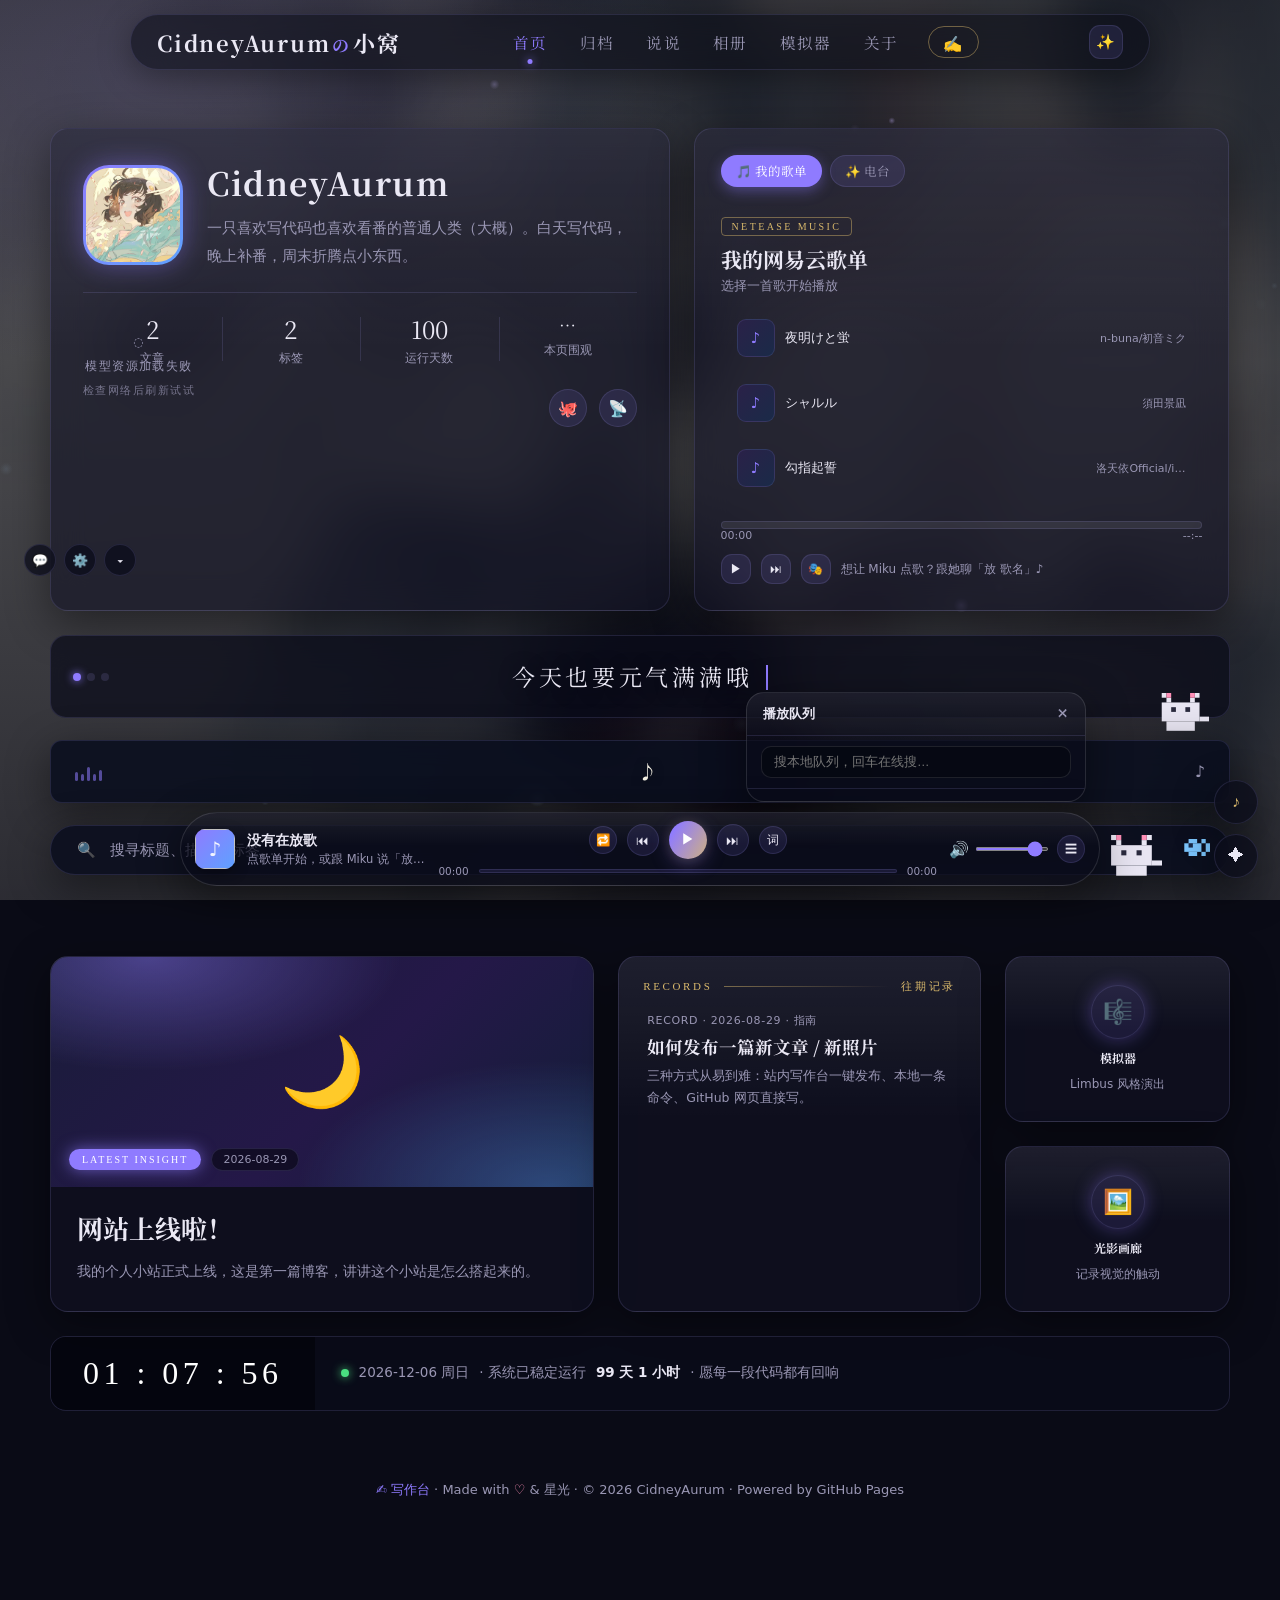
==== commit a3b0326d: "build: 自动更新文章数据 + 版本号指纹 [skip ci]" ====
--- a/index.html
+++ b/index.html
@@ -15,7 +15,7 @@
   <script defer src="https://events.vercount.one/js"></script>
   <link rel="preconnect" href="https://fonts.loli.net" crossorigin>
   <link href="https://fonts.loli.net/css2?family=Noto+Serif+SC:wght@400;700;900&display=swap" rel="stylesheet">
-  <link rel="stylesheet" href="css/style.css?v=2ee84d8">
+  <link rel="stylesheet" href="css/style.css?v=a04ed61">
 </head>
 <body class="page-enter" data-page="home">
   <!-- 全站场景层 -->
@@ -59,7 +59,7 @@
         <div class="card profile-card">
           <div class="profile-top">
             <!-- ✏️ 头像：想换就同名替换 assets/avatar.webp -->
-            <div class="avatar-ring"><img src="assets/avatar.webp?v=2ee84d8" alt="头像"></div>
+            <div class="avatar-ring"><img src="assets/avatar.webp?v=a04ed61" alt="头像"></div>
             <div>
               <h1 class="profile-name">CidneyAurum</h1>
               <p class="profile-desc">一只喜欢写代码也喜欢看番的普通人类（大概）。白天写代码，晚上补番，周末折腾点小东西。</p>
@@ -209,9 +209,9 @@
     <button class="mini-btn js-play-toggle js-state" aria-label="播放/暂停">▶</button>
   </div>
 
-  <script src="js/main.js?v=2ee84d8"></script>
-  <script src="js/player.js?v=2ee84d8"></script>
-  <script src="js/music.js?v=2ee84d8" defer></script>
-  <script src="js/kanban.js?v=2ee84d8" defer></script>
+  <script src="js/main.js?v=a04ed61"></script>
+  <script src="js/player.js?v=a04ed61"></script>
+  <script src="js/music.js?v=a04ed61" defer></script>
+  <script src="js/kanban.js?v=a04ed61" defer></script>
 </body>
 </html>
--- a/css/style.css
+++ b/css/style.css
@@ -2285,3 +2285,76 @@
 .related-item .r-title { font-size: 13.5px; font-weight: 700; color: var(--text); }
 .related-item:hover .r-title { color: var(--accent); }
 .related-item .r-meta { font-size: 11px; color: var(--text-light); }
+
+/* ============================================================
+   v2.1 · 星梦式玻璃精致化（通透高光 / 金色点缀 / 胶囊播放条）
+   ============================================================ */
+/* 统一玻璃顶部高光 */
+.card, .gplayer .gp-bar, .gp-drawer, .hotkey-bar, .ctx-menu, .kb-chat, .kb-set {
+  background-image: linear-gradient(180deg, rgba(255, 255, 255, 0.07), rgba(255, 255, 255, 0) 46%);
+}
+.gplayer .gp-bar, .gp-drawer, .ctx-menu, .hotkey-bar {
+  border-color: rgba(255, 255, 255, 0.12);
+}
+/* 卡片光晕减淡，更含蓄 */
+.card::after {
+  background: radial-gradient(360px circle at var(--mx, 50%) var(--my, 50%), rgba(160, 140, 255, 0.08), transparent 40%);
+}
+.card:hover::after { opacity: 0.9; }
+
+/* —— 桌面端播放条：胶囊化 + 精致化 —— */
+@media (min-width: 681px) {
+  .gp-bar { padding: 8px 14px; border-radius: 999px; gap: 12px; }
+  .gp-cover-wrap { width: 40px; height: 40px; flex-basis: 40px; border-radius: 10px; }
+  .gp-btn { width: 28px; height: 28px; font-size: 11.5px; }
+  .gp-btn.gp-big { width: 32px; height: 32px; font-size: 13px; }
+  .gp-btn.gp-play {
+    width: 38px; height: 38px; font-size: 14px;
+    background: linear-gradient(120deg, var(--accent) 15%, var(--gold) 115%);
+    box-shadow: 0 6px 20px rgba(143, 123, 255, 0.28), 0 2px 12px rgba(217, 185, 108, 0.18);
+  }
+  .gp-progress { height: 4px; transition: height 0.18s ease; }
+  .gp-progress:hover { height: 7px; }
+}
+/* 进度与歌词的金色点缀（星梦金） */
+.gp-knob { border-color: var(--gold); }
+.gp-fill { background: linear-gradient(90deg, var(--accent), var(--gold)); }
+.gp-lrc-line.on {
+  color: var(--gold);
+  text-shadow: 0 0 20px rgba(217, 185, 108, 0.35);
+}
+.gp-lyric, .gp-search input { border-color: rgba(255, 255, 255, 0.1); }
+
+/* 区块标题：金色装饰线 */
+.related-head, .comments-head {
+  color: var(--gold);
+  display: flex;
+  align-items: center;
+  gap: 10px;
+}
+.related-head::before, .comments-head::before {
+  content: "";
+  width: 18px;
+  height: 1px;
+  background: linear-gradient(90deg, transparent, var(--gold));
+}
+.related-item { border-radius: 14px; }
+.related-item:hover { border-color: rgba(217, 185, 108, 0.45); transform: translateY(-2px); }
+.related-item:hover .r-title { color: var(--gold); }
+
+/* 进站遮罩：加星点 */
+.boot-veil {
+  background:
+    radial-gradient(2px 2px at 20% 30%, rgba(255, 255, 255, 0.5), transparent 60%),
+    radial-gradient(1.5px 1.5px at 68% 22%, rgba(255, 255, 255, 0.4), transparent 60%),
+    radial-gradient(2px 2px at 82% 64%, rgba(217, 185, 108, 0.45), transparent 60%),
+    radial-gradient(1.5px 1.5px at 38% 74%, rgba(255, 255, 255, 0.35), transparent 60%),
+    radial-gradient(1200px 700px at 50% 20%, #171332 0%, #07060f 70%);
+}
+.boot-veil .bv-name { letter-spacing: 0.42em; }
+
+/* 快捷键 kbd：金色微光 */
+.hotkey-bar kbd {
+  border-color: rgba(217, 185, 108, 0.28);
+  color: var(--gold);
+}
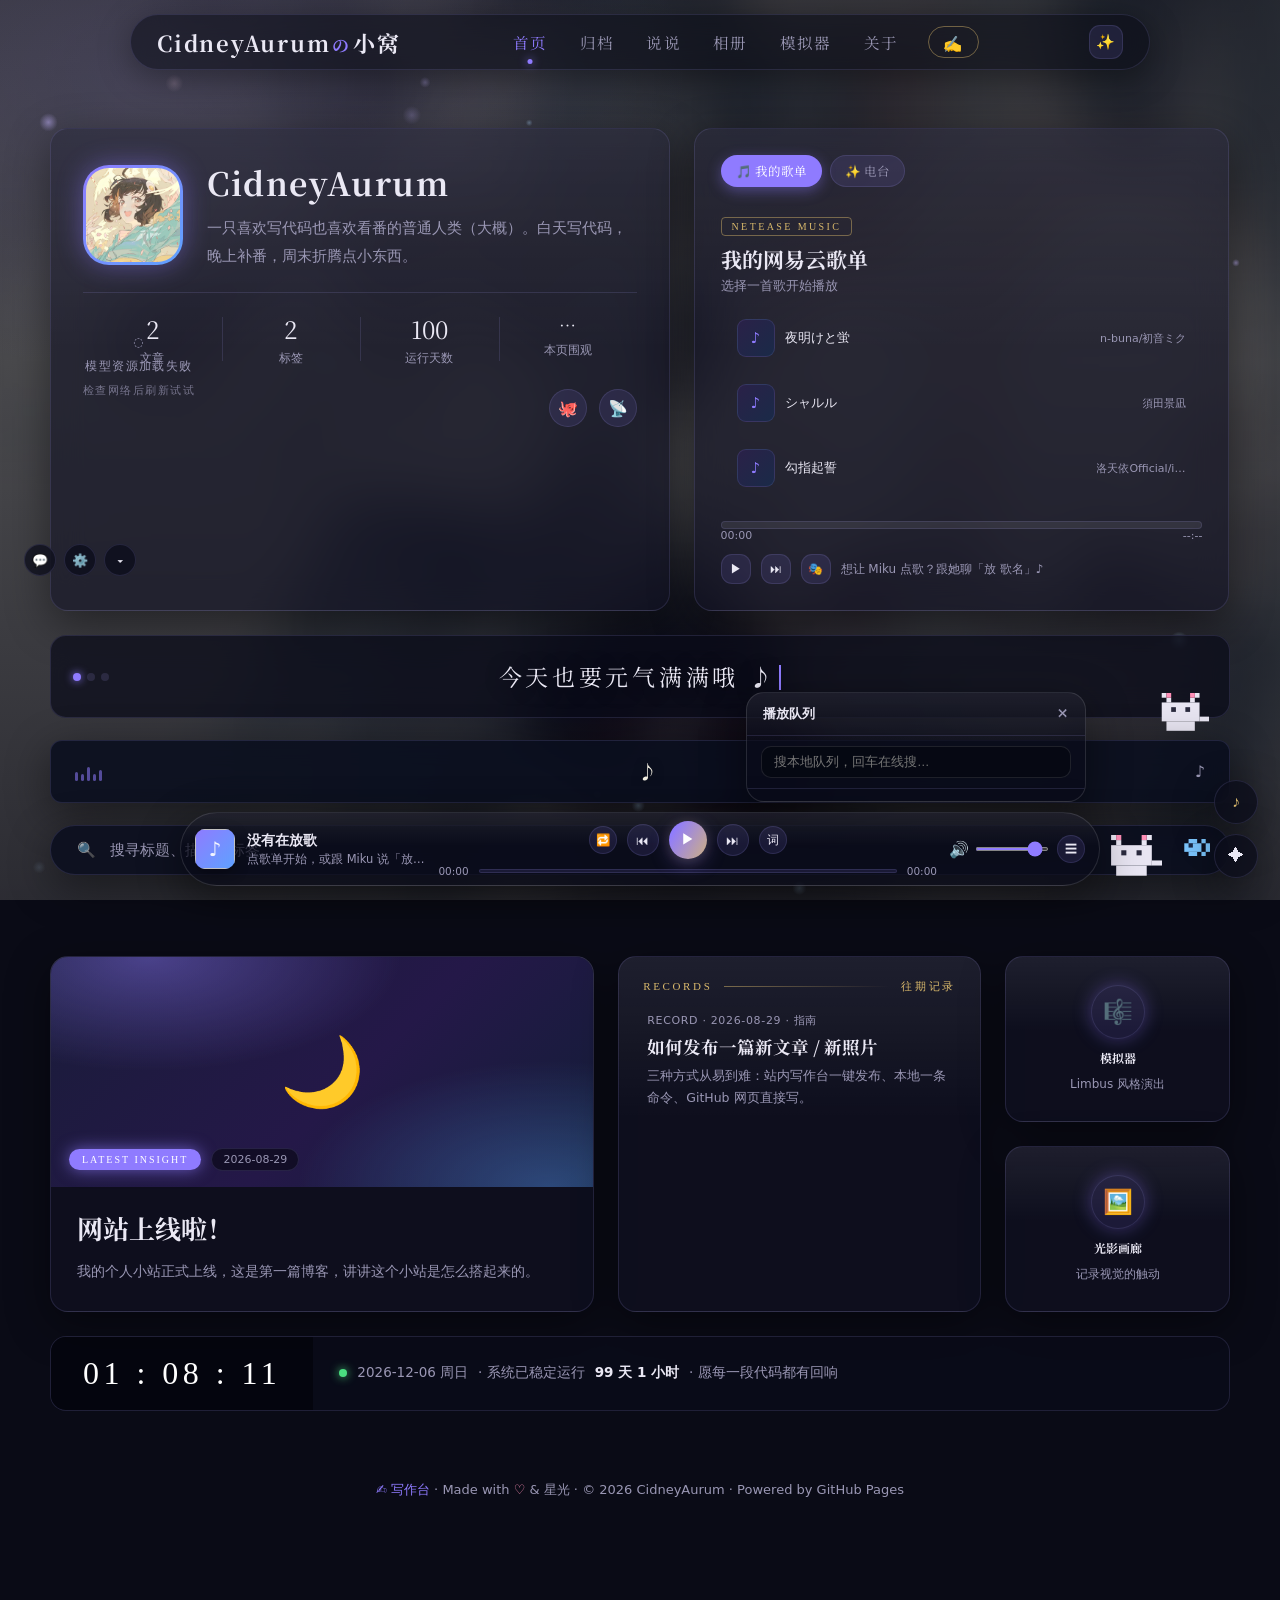
==== commit ceaf4b88: "恢复 Miku 原始高清纹理（256 色量化导致画质劣化，应站主要求回滚 25.6MB 原图）；CI 永久移除纹理量化步骤；SW 缓存升 v2 清除劣化纹理缓存" ====
--- a/index.html
+++ b/index.html
@@ -15,7 +15,7 @@
   <script defer src="https://events.vercount.one/js"></script>
   <link rel="preconnect" href="https://fonts.loli.net" crossorigin>
   <link href="https://fonts.loli.net/css2?family=Noto+Serif+SC:wght@400;700;900&display=swap" rel="stylesheet">
-  <link rel="stylesheet" href="css/style.css?v=a04ed61">
+  <link rel="stylesheet" href="css/style.css?v=a3b0326">
 </head>
 <body class="page-enter" data-page="home">
   <!-- 全站场景层 -->
@@ -59,7 +59,7 @@
         <div class="card profile-card">
           <div class="profile-top">
             <!-- ✏️ 头像：想换就同名替换 assets/avatar.webp -->
-            <div class="avatar-ring"><img src="assets/avatar.webp?v=a04ed61" alt="头像"></div>
+            <div class="avatar-ring"><img src="assets/avatar.webp?v=a3b0326" alt="头像"></div>
             <div>
               <h1 class="profile-name">CidneyAurum</h1>
               <p class="profile-desc">一只喜欢写代码也喜欢看番的普通人类（大概）。白天写代码，晚上补番，周末折腾点小东西。</p>
@@ -209,9 +209,9 @@
     <button class="mini-btn js-play-toggle js-state" aria-label="播放/暂停">▶</button>
   </div>
 
-  <script src="js/main.js?v=a04ed61"></script>
-  <script src="js/player.js?v=a04ed61"></script>
-  <script src="js/music.js?v=a04ed61" defer></script>
-  <script src="js/kanban.js?v=a04ed61" defer></script>
+  <script src="js/main.js?v=a3b0326"></script>
+  <script src="js/player.js?v=a3b0326"></script>
+  <script src="js/music.js?v=a3b0326" defer></script>
+  <script src="js/kanban.js?v=a3b0326" defer></script>
 </body>
 </html>
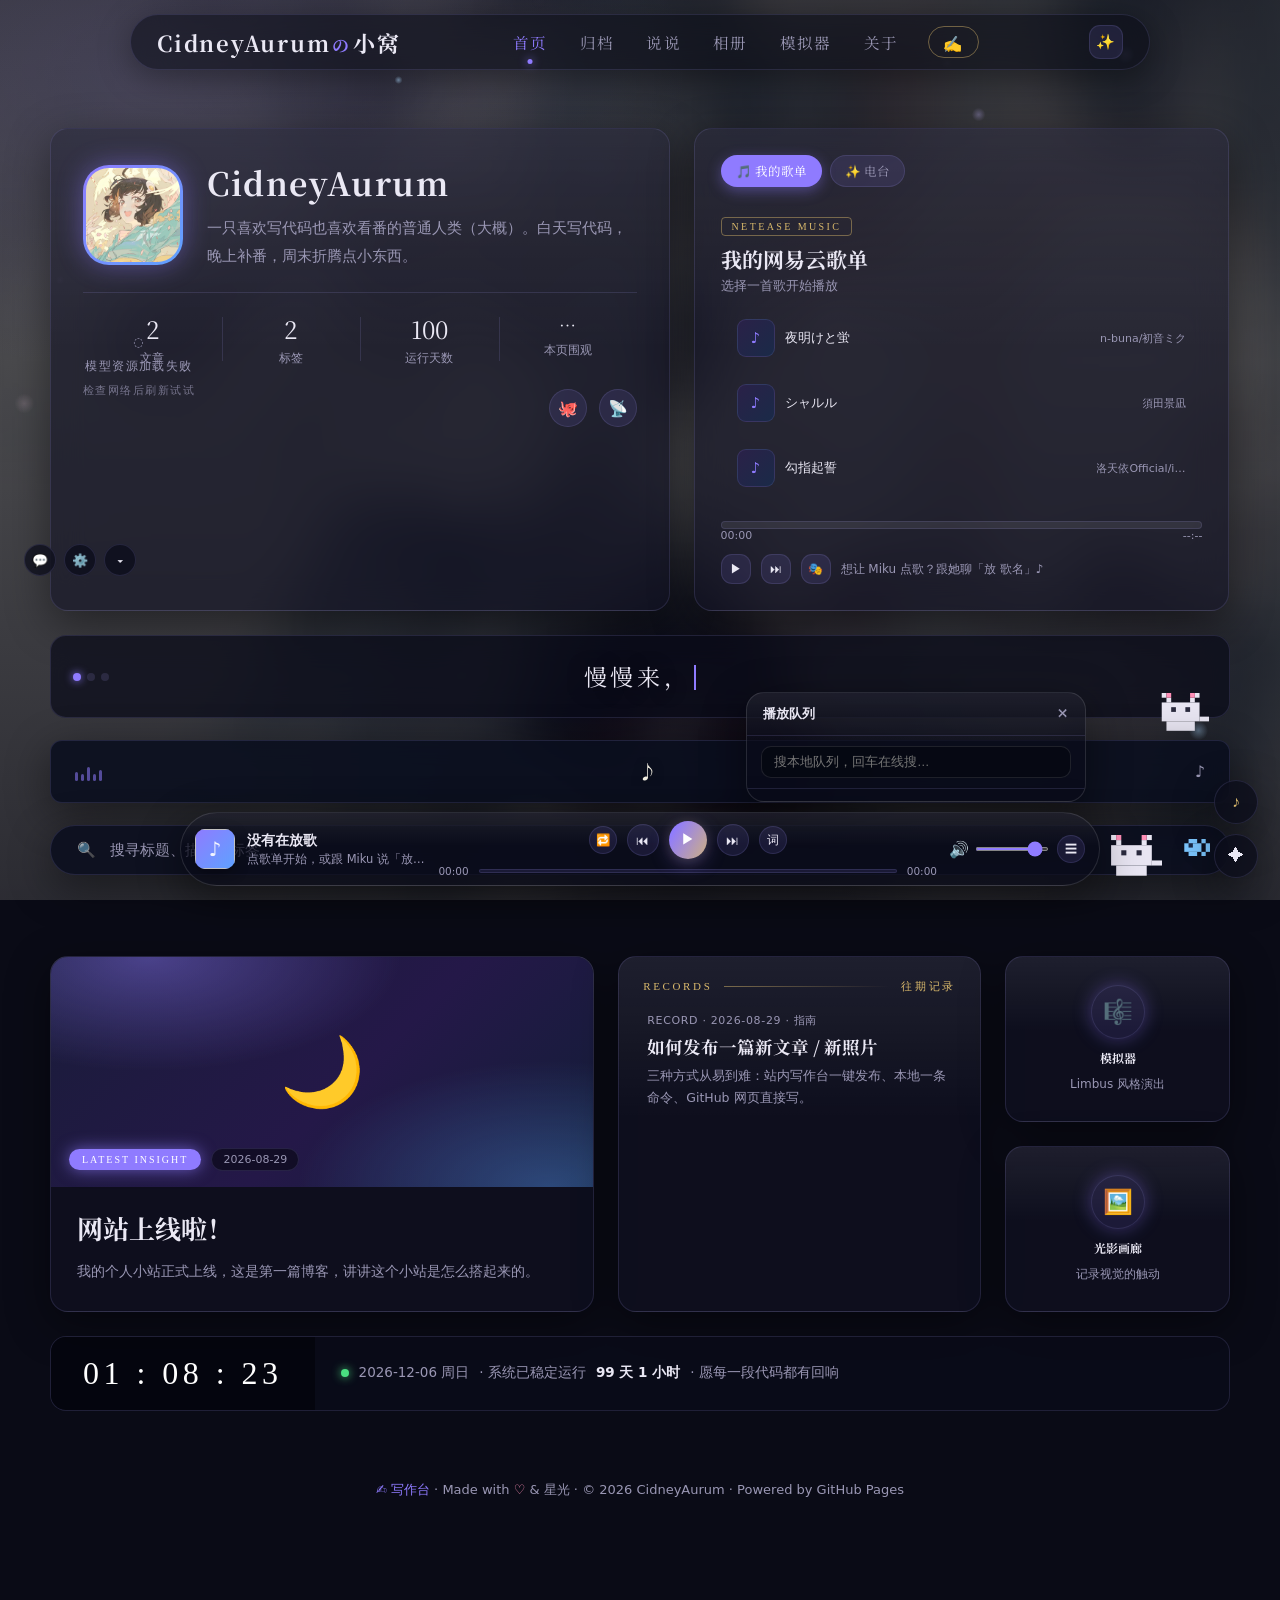
==== commit b7468098: "build: 自动更新文章数据 + 版本号指纹 [skip ci]" ====
--- a/index.html
+++ b/index.html
@@ -15,7 +15,7 @@
   <script defer src="https://events.vercount.one/js"></script>
   <link rel="preconnect" href="https://fonts.loli.net" crossorigin>
   <link href="https://fonts.loli.net/css2?family=Noto+Serif+SC:wght@400;700;900&display=swap" rel="stylesheet">
-  <link rel="stylesheet" href="css/style.css?v=a3b0326">
+  <link rel="stylesheet" href="css/style.css?v=ceaf4b8">
 </head>
 <body class="page-enter" data-page="home">
   <!-- 全站场景层 -->
@@ -59,7 +59,7 @@
         <div class="card profile-card">
           <div class="profile-top">
             <!-- ✏️ 头像：想换就同名替换 assets/avatar.webp -->
-            <div class="avatar-ring"><img src="assets/avatar.webp?v=a3b0326" alt="头像"></div>
+            <div class="avatar-ring"><img src="assets/avatar.webp?v=ceaf4b8" alt="头像"></div>
             <div>
               <h1 class="profile-name">CidneyAurum</h1>
               <p class="profile-desc">一只喜欢写代码也喜欢看番的普通人类（大概）。白天写代码，晚上补番，周末折腾点小东西。</p>
@@ -209,9 +209,9 @@
     <button class="mini-btn js-play-toggle js-state" aria-label="播放/暂停">▶</button>
   </div>
 
-  <script src="js/main.js?v=a3b0326"></script>
-  <script src="js/player.js?v=a3b0326"></script>
-  <script src="js/music.js?v=a3b0326" defer></script>
-  <script src="js/kanban.js?v=a3b0326" defer></script>
+  <script src="js/main.js?v=ceaf4b8"></script>
+  <script src="js/player.js?v=ceaf4b8"></script>
+  <script src="js/music.js?v=ceaf4b8" defer></script>
+  <script src="js/kanban.js?v=ceaf4b8" defer></script>
 </body>
 </html>
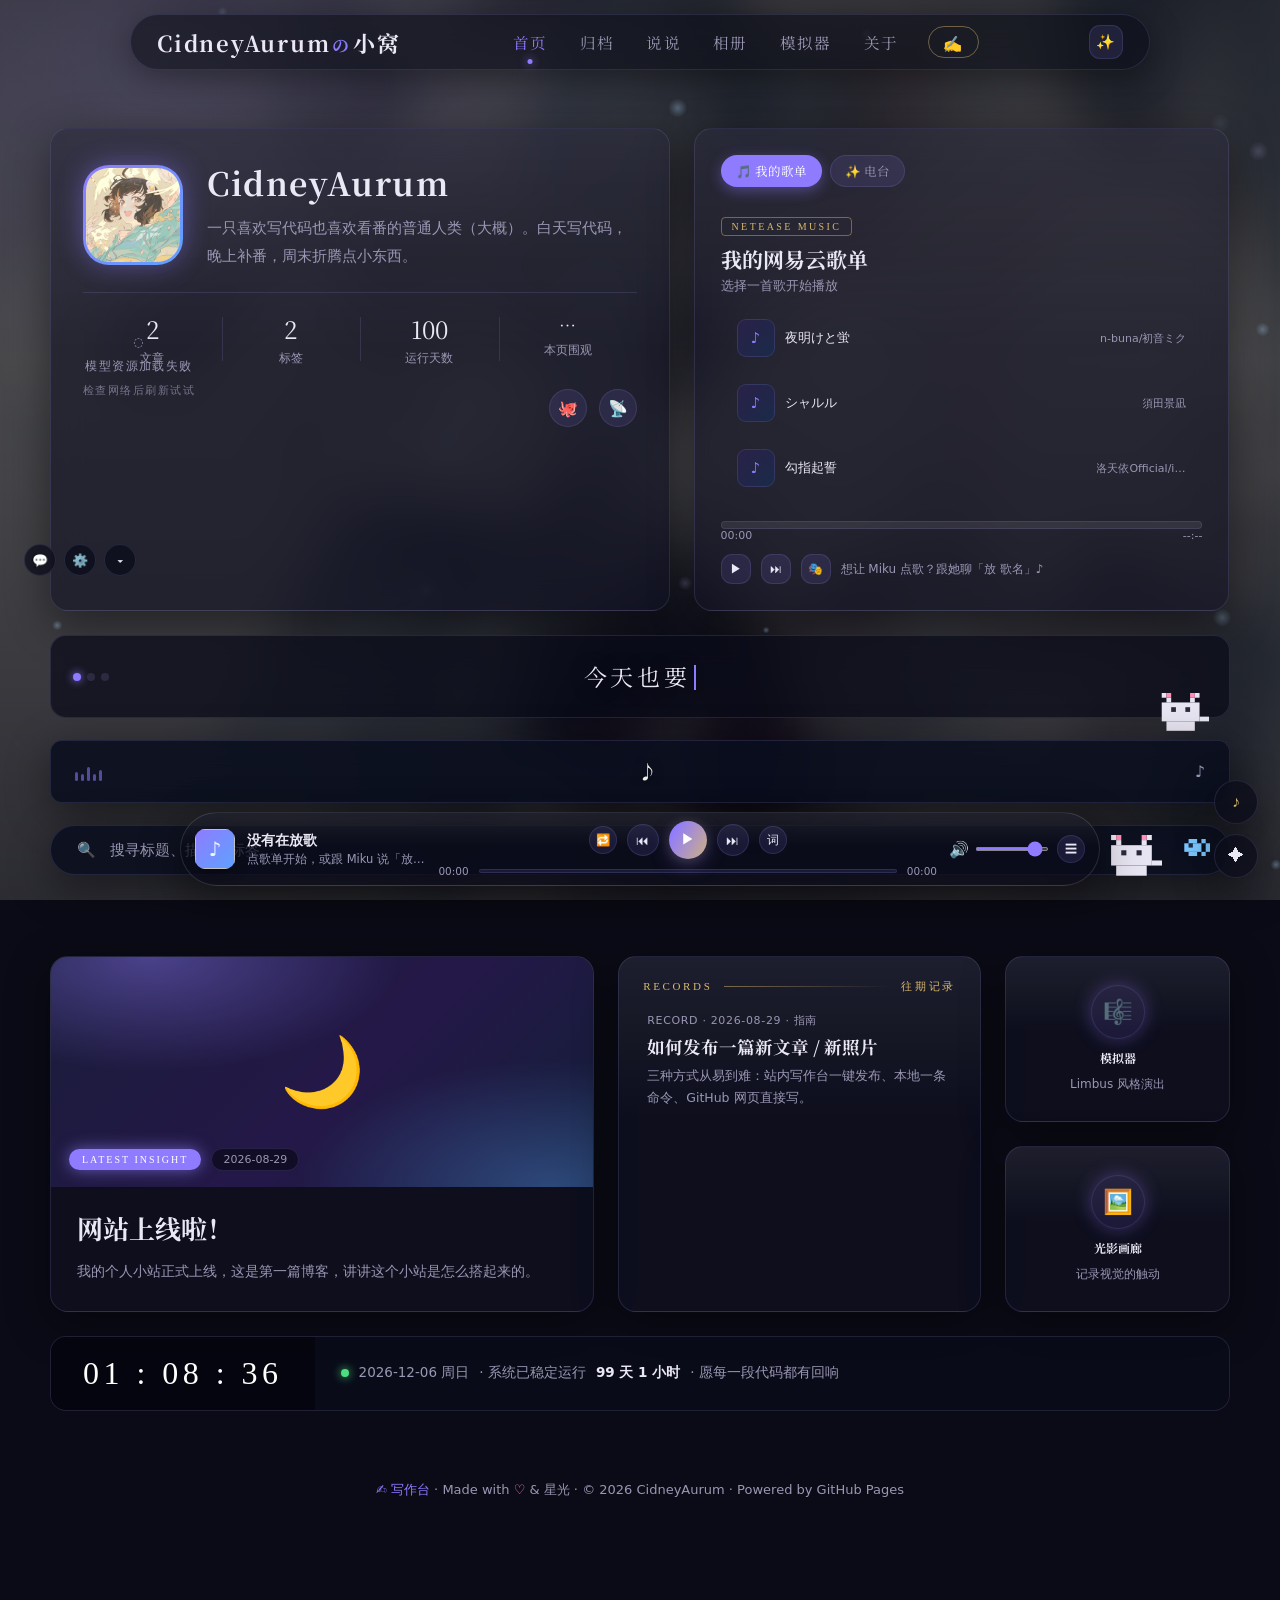
==== commit 759736e5: "build: 自动更新文章数据 + 版本号指纹 [skip ci]" ====
--- a/index.html
+++ b/index.html
@@ -15,7 +15,7 @@
   <script defer src="https://events.vercount.one/js"></script>
   <link rel="preconnect" href="https://fonts.loli.net" crossorigin>
   <link href="https://fonts.loli.net/css2?family=Noto+Serif+SC:wght@400;700;900&display=swap" rel="stylesheet">
-  <link rel="stylesheet" href="css/style.css?v=ceaf4b8">
+  <link rel="stylesheet" href="css/style.css?v=a9cf293">
 </head>
 <body class="page-enter" data-page="home">
   <!-- 全站场景层 -->
@@ -59,7 +59,7 @@
         <div class="card profile-card">
           <div class="profile-top">
             <!-- ✏️ 头像：想换就同名替换 assets/avatar.webp -->
-            <div class="avatar-ring"><img src="assets/avatar.webp?v=ceaf4b8" alt="头像"></div>
+            <div class="avatar-ring"><img src="assets/avatar.webp?v=a9cf293" alt="头像"></div>
             <div>
               <h1 class="profile-name">CidneyAurum</h1>
               <p class="profile-desc">一只喜欢写代码也喜欢看番的普通人类（大概）。白天写代码，晚上补番，周末折腾点小东西。</p>
@@ -209,9 +209,9 @@
     <button class="mini-btn js-play-toggle js-state" aria-label="播放/暂停">▶</button>
   </div>
 
-  <script src="js/main.js?v=ceaf4b8"></script>
-  <script src="js/player.js?v=ceaf4b8"></script>
-  <script src="js/music.js?v=ceaf4b8" defer></script>
-  <script src="js/kanban.js?v=ceaf4b8" defer></script>
+  <script src="js/main.js?v=a9cf293"></script>
+  <script src="js/player.js?v=a9cf293"></script>
+  <script src="js/music.js?v=a9cf293" defer></script>
+  <script src="js/kanban.js?v=a9cf293" defer></script>
 </body>
 </html>
--- a/css/style.css
+++ b/css/style.css
@@ -2358,3 +2358,6 @@
   border-color: rgba(217, 185, 108, 0.28);
   color: var(--gold);
 }
+
+/* hidden 属性永远生效（修复 display:flex 等声明覆盖 hidden 的 bug） */
+[hidden] { display: none !important; }
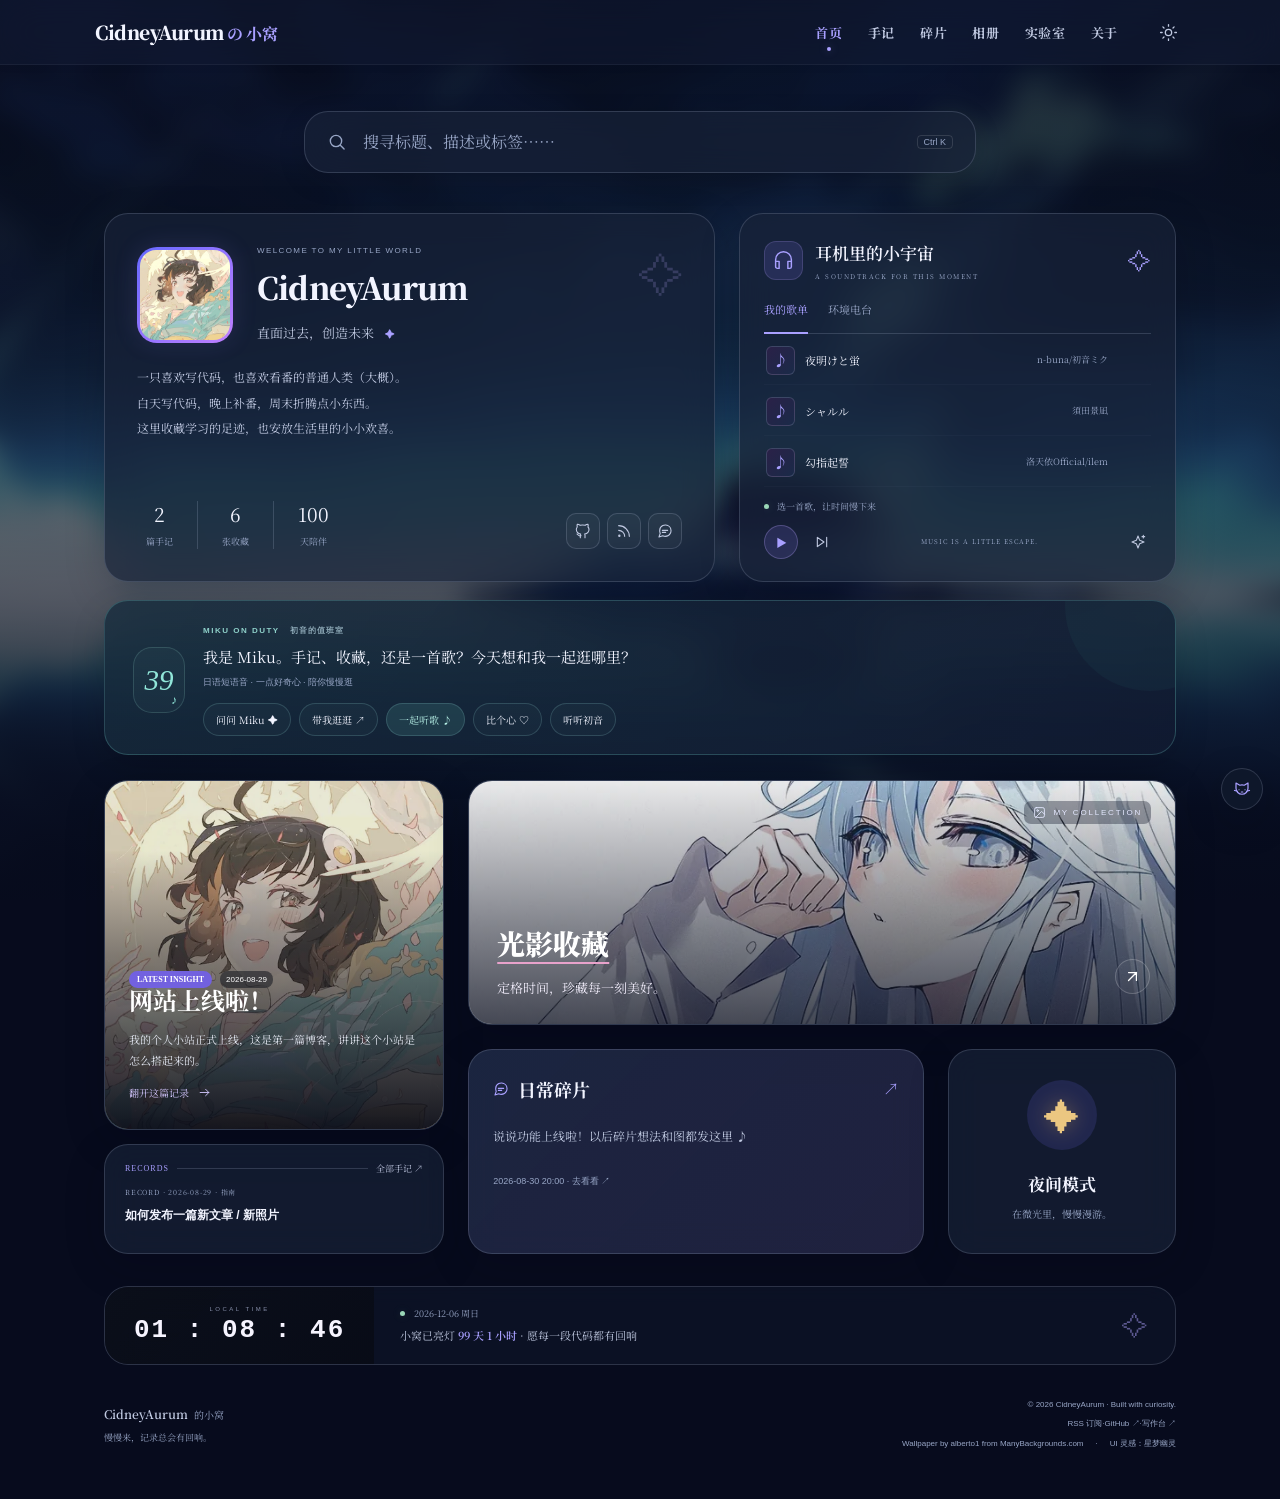
==== commit 9e93c7d8: "Revamp personal site and connect cloud Miku AI" ====
--- a/index.html
+++ b/index.html
@@ -3,215 +3,103 @@
 <head>
   <meta charset="UTF-8">
   <meta name="viewport" content="width=device-width, initial-scale=1.0">
-  <!-- ✏️ 网站标题和描述，改成你自己的 -->
-  <title>CidneyAurum の 小窝 · 个人主页</title>
-  <meta name="description" content="CidneyAurum的数字小窝：博客、照片墙，还有 Limbus 风格歌词演出模拟器。">
+  <meta name="theme-color" content="#10111b">
+  <title>CidneyAurum の 小窝 · 代码、幻想与生活</title>
+  <meta name="description" content="CidneyAurum 的数字小窝：学习手记、二次元收藏、生活碎片、音乐与 Limbus 歌词演出。">
   <meta property="og:title" content="CidneyAurum の 小窝">
-  <meta property="og:description" content="博客、照片墙，还有 Limbus 风格歌词演出模拟器。">
+  <meta property="og:description" content="在代码与幻想之间，收集生活的微光。">
   <meta property="og:type" content="website">
+  <meta property="og:url" content="https://cidneyaurum.github.io/">
+  <meta property="og:image" content="https://cidneyaurum.github.io/assets/night-sky.webp">
+  <link rel="canonical" href="https://cidneyaurum.github.io/">
   <link rel="icon" type="image/svg+xml" href="assets/favicon.svg">
   <link rel="manifest" href="/manifest.webmanifest">
   <link rel="alternate" type="application/rss+xml" title="RSS 订阅" href="feed.xml">
-  <script defer src="https://events.vercount.one/js"></script>
+  <link rel="preload" as="image" href="assets/night-sky.webp" fetchpriority="high">
   <link rel="preconnect" href="https://fonts.loli.net" crossorigin>
   <link href="https://fonts.loli.net/css2?family=Noto+Serif+SC:wght@400;700;900&display=swap" rel="stylesheet">
-  <link rel="stylesheet" href="css/style.css?v=a9cf293">
+  <link rel="stylesheet" href="css/style.css?v=ai20261025">
+  <link rel="stylesheet" href="css/garden.css?v=ai20261025">
+  <link rel="stylesheet" href="css/miku-host.css?v=ai20261025">
 </head>
-<body class="page-enter" data-page="home">
-  <!-- 全站场景层 -->
-  <div class="scene" aria-hidden="true">
-    <img class="scene-bg" src="assets/background-blur.webp" alt="">
-    <div class="scene-overlay"></div>
-    <div class="scene-grass"></div>
-  </div>
-  <canvas id="firefly-canvas" aria-hidden="true"></canvas>
-
-  <!-- 像素小装饰 -->
-  <svg class="pixel-deco cat" viewBox="0 0 11 8" aria-hidden="true"><g fill="#e8e5f2"><rect x="1" y="0" width="1" height="1"/><rect x="2" y="1" width="1" height="1"/><rect x="8" y="0" width="1" height="1"/><rect x="7" y="1" width="1" height="1"/><rect x="1" y="2" width="8" height="4"/><rect x="2" y="6" width="6" height="2"/><rect x="9" y="5" width="2" height="1"/></g><g fill="#ff8fb7"><rect x="2" y="0" width="1" height="1"/><rect x="7" y="0" width="1" height="1"/></g><g fill="#2a2a3e"><rect x="3" y="3" width="1" height="1"/><rect x="6" y="3" width="1" height="1"/></g></svg>
-
-  <svg class="pixel-deco fish" viewBox="0 0 7 4" aria-hidden="true"><g fill="#7cc7ff"><rect x="1" y="1" width="4" height="2"/><rect x="2" y="0" width="2" height="1"/><rect x="2" y="3" width="2" height="1"/><rect x="5" y="0" width="1" height="1"/><rect x="5" y="3" width="1" height="1"/><rect x="6" y="1" width="1" height="2"/></g><rect x="2" y="1" width="1" height="1" fill="#1a2a4a"/></svg>
-  <div class="fab-group">
-    <button id="fab-music" class="fab" title="播放/暂停音乐（Miku 点播队列）">♪</button>
-    <button id="to-top" class="fab" aria-label="返回顶部">✦</button>
-  </div>
-
-  <nav class="nav">
-    <a class="logo" href="index.html">CidneyAurum<span class="no">の</span>小窝</a>
+<body data-page="home">
+  <a class="skip-link" href="#main-content">跳到正文</a>
+  <div class="ambient-scene" aria-hidden="true"><div class="ambient-scene-image"></div><div class="ambient-scene-tint"></div></div>
+  <nav class="nav" aria-label="主导航">
+    <a class="logo" href="index.html" aria-label="CidneyAurum 首页"><span class="brand-mark">A<span>.</span></span><span class="brand-copy">CidneyAurum<small>一点代码，一些生活</small></span></a>
     <div class="nav-links" id="nav-links">
-      <a class="nav-link active" href="index.html">首页</a>
-      <a class="nav-link" href="blog.html">归档</a>
-        <a class="nav-link" href="says.html">说说</a>
+      <a class="nav-link active" href="index.html" aria-current="page">首页</a>
+      <a class="nav-link" href="blog.html">手记</a>
+      <a class="nav-link" href="says.html">碎片</a>
       <a class="nav-link" href="photos.html">相册</a>
-      <a class="nav-link" href="limbus.html">模拟器</a>
+      <a class="nav-link" href="limbus.html">实验室</a>
       <a class="nav-link" href="about.html">关于</a>
-        <a class="nav-link nav-post" href="admin.html">✍️</a>
     </div>
-    <div style="display:flex;align-items:center;gap:8px;">
-      <button id="theme-toggle" class="icon-btn" aria-label="切换主题">✨</button>
-      <button id="hamburger" class="icon-btn" aria-label="菜单">☰</button>
+    <div class="nav-actions">
+      <a class="nav-github" href="https://github.com/CidneyAurum" target="_blank" rel="noopener noreferrer" aria-label="GitHub"><span data-icon="github"></span></a>
+      <button id="theme-toggle" class="icon-btn" aria-label="切换主题">◐</button>
+      <button id="hamburger" class="icon-btn" aria-label="打开导航" aria-controls="nav-links" aria-expanded="false">☰</button>
     </div>
   </nav>
 
-  <main class="wrap">
-    <!-- ============ Hero：资料卡 + 环境电台 ============ -->
-    <header class="hero">
-      <div class="hero-grid">
-        <div class="card profile-card">
-          <div class="profile-top">
-            <!-- ✏️ 头像：想换就同名替换 assets/avatar.webp -->
-            <div class="avatar-ring"><img src="assets/avatar.webp?v=a9cf293" alt="头像"></div>
-            <div>
-              <h1 class="profile-name">CidneyAurum</h1>
-              <p class="profile-desc">一只喜欢写代码也喜欢看番的普通人类（大概）。白天写代码，晚上补番，周末折腾点小东西。</p>
-            </div>
-          </div>
-          <div class="profile-stats">
-            <div class="stat"><div class="num" id="stat-posts">-</div><div class="label">文章</div></div>
-            <div class="stat"><div class="num" id="stat-tags">-</div><div class="label">标签</div></div>
-            <div class="stat"><div class="num" id="stat-days">-</div><div class="label">运行天数</div></div>
-            <div class="stat"><div class="num" style="font-size:17px;line-height:1.6;"><span class="vercount-page-pv">…</span></div><div class="label">本页围观</div></div>
-          </div>
-          <div class="social-row">
-            <a class="social-btn" href="https://github.com/CidneyAurum" target="_blank" rel="noopener" title="GitHub">🐙</a>
-            <a class="social-btn" href="feed.xml" title="RSS 订阅">📡</a>
-          </div>
+  <main class="wrap home-main" id="main-content" tabindex="-1">
+    <div class="home-search reference-search" id="home-search"><span data-icon="search"></span><input id="hs-input" type="search" aria-label="搜索文章标题、描述或标签" placeholder="搜寻标题、描述或标签……" autocomplete="off"><kbd aria-hidden="true">Ctrl K</kbd><div class="hs-drop" id="hs-drop" hidden></div></div>
+
+    <header class="reference-hero">
+      <section class="card identity-card" aria-labelledby="profile-heading">
+        <span class="profile-orbit" aria-hidden="true">✧</span>
+        <div class="identity-top"><a class="identity-avatar" href="about.html"><img src="assets/avatar.webp" alt="CidneyAurum 的头像" width="100" height="100"></a><div><p class="identity-eyebrow">WELCOME TO MY LITTLE WORLD</p><h1 id="profile-heading">CidneyAurum</h1><p class="identity-motto">直面过去，创造未来 <span aria-hidden="true">✦</span></p></div></div>
+        <p class="identity-description">一只喜欢写代码，也喜欢看番的普通人类（大概）。<br>白天写代码，晚上补番，周末折腾点小东西。<br>这里收藏学习的足迹，也安放生活里的小小欢喜。</p>
+        <div class="identity-bottom"><div class="identity-stats"><a href="blog.html"><b id="stat-posts">—</b><span>篇手记</span></a><a href="photos.html"><b id="home-photo-count">6</b><span>张收藏</span></a><div><b id="stat-days">—</b><span>天陪伴</span></div></div><div class="identity-social"><a href="https://github.com/CidneyAurum" target="_blank" rel="noopener noreferrer" aria-label="GitHub"><span data-icon="github"></span></a><a href="feed.xml" aria-label="RSS 订阅"><span data-icon="rss"></span></a><a href="about.html" aria-label="关于我"><span data-icon="message-circle"></span></a></div></div>
+      </section>
+            <aside class="listening card" aria-labelledby="music-heading">
+        <div class="listening-header"><span class="music-orbit" data-icon="headphones"></span><div><h2 id="music-heading">耳机里的小宇宙</h2><p>A SOUNDTRACK FOR THIS MOMENT</p></div><span class="music-spark" aria-hidden="true">✧</span></div>
+        <div class="card-tabs"><button class="ctab on" data-pane="netease">我的歌单</button><button class="ctab" data-pane="ambient">环境电台</button></div>
+        <div class="cpane" id="cpane-netease">
+          <div class="track-list" id="track-list"><p class="empty-tip" role="status">正在打开歌单……</p></div>
+          <div class="listening-now"><span class="status-dot"></span><span class="js-mm-song">选一首歌，让时间慢下来</span></div>
+          <div class="listening-controls"><button class="round-play js-mm-toggle" aria-label="播放或暂停歌单">▶</button><button class="icon-btn js-mm-next" aria-label="下一首" title="下一首"><span data-icon="skip-forward"></span></button><span class="music-control-note">MUSIC IS A LITTLE ESCAPE.</span><button class="icon-btn js-lyric" aria-label="打开歌词演出" title="歌词演出"><span data-icon="sparkles"></span></button></div>
+          <div id="music-fallback" style="display:none"><p class="empty-tip">歌单暂时无法加载。<button id="music-retry" class="retry-button">重新试试 ↻</button></p><a class="external-music" href="https://music.163.com/#/playlist?id=18205251703" target="_blank" rel="noopener noreferrer">在网易云打开歌单 ↗</a></div>
         </div>
-
-        <!-- 音乐卡：网易云歌单（官方外链）+ 环境电台 -->
-        <div class="card player-card">
-          <div class="card-tabs">
-            <button class="ctab on" data-pane="netease">🎵 我的歌单</button>
-            <button class="ctab" data-pane="ambient">✨ 电台</button>
-          </div>
-          <div class="cpane" id="cpane-netease">
-            <div class="player-head" style="margin-bottom:12px;">
-              <div>
-                <span class="player-badge">NETEASE MUSIC</span>
-                <div class="player-title serif">我的网易云歌单</div>
-                <div class="player-sub js-mm-song" style="margin-top:4px;">选择一首歌开始播放</div>
-              </div>
-            </div>
-            <div class="track-list" id="track-list"><p class="empty-tip" style="padding:16px 0;">歌单加载中… 🎵</p></div>
-            <div class="player-progress" style="margin-top:14px;"><div class="fill js-mm-fill" style="width:0%"></div></div>
-            <div class="player-times"><span class="js-mm-cur">00:00</span><span class="js-mm-total">--:--</span></div>
-            <div class="music-line">
-              <button class="icon-btn js-mm-toggle" title="播放/暂停（Miku 点播队列）">▶</button>
-              <button class="icon-btn js-mm-next" title="下一首">⏭</button>
-              <button class="icon-btn js-lyric" title="歌词演出（边狱巴士风格）">🎭</button>
-              <span class="js-mm-text">想让 Miku 点歌？跟她聊「放 歌名」♪</span>
-            </div>
-            <div id="music-fallback" style="display:none;">
-              <p style="font-size:12px;color:var(--text-light);margin:10px 0 8px;">音乐接口暂时不稳，已切换官方播放器：<button class="icon-btn" id="music-retry" title="重新加载歌单" style="width:26px;height:26px;font-size:12px;">↻</button></p>
-              <iframe allow="autoplay; encrypted-media" src="https://music.163.com/outchain/player?type=0&amp;id=18205251703&amp;auto=0&amp;height=86" width="100%" height="86" frameborder="no" marginwidth="0" marginheight="0" style="border:0;border-radius:12px;background:rgba(255,255,255,.04);"></iframe>
-            </div>
-          </div>
-          <div class="cpane" id="cpane-ambient" style="display:none;">
-            <div class="player-head">
-              <div class="vinyl"><img class="disc" src="assets/background-blur.webp" alt=""></div>
-              <div>
-                <span class="player-badge">AMBIENT RADIO</span>
-                <div class="player-title js-player-title serif">环境电台 · Ambient</div>
-                <div class="player-sub">浏览器实时合成 · 无需音频文件</div>
-              </div>
-            </div>
-            <div class="player-quote">「直面过去，创造未来」</div>
-            <div class="player-progress"><div class="fill js-progress-fill"></div></div>
-            <div class="player-times"><span class="js-time">00:00</span><span>∞</span></div>
-            <div class="player-controls">
-              <button class="play-btn js-play-toggle"><span class="js-state">▶</span><span class="js-label">播放电台</span></button>
-              <div class="player-file">
-                <label for="player-file-input" title="用本地音乐替代合成音源">📁 本地</label>
-                <input id="player-file-input" type="file" accept="audio/*">
-              </div>
-            </div>
-          </div>
+        <div class="cpane" id="cpane-ambient" style="display:none">
+          <div class="ambient-art" aria-hidden="true"><span>☾</span><i></i><i></i></div><h3 class="ambient-title js-player-title">环境电台 · Ambient</h3><p class="ambient-desc">留一点空白，听音乐慢慢流过。</p>
+          <div class="ambient-controls"><button class="button-primary js-play-toggle"><span class="js-state">▶</span><span class="js-label">播放电台</span></button><label class="local-music" for="player-file-input"><span data-icon="folder"></span> 本地音频<input id="player-file-input" type="file" accept="audio/*"></label></div>
         </div>
-      </div>
-
-        <!-- 打字横幅 -->
-      <div class="slogan-bar">
-        <div class="slogan-dots"><i></i><i></i><i></i></div>
-        <div class="slogan-text"><span id="slogan-text"></span><span class="caret"></span></div>
-        <svg class="slogan-cat" viewBox="0 0 11 8" aria-hidden="true"><g fill="#e8e5f2"><rect x="1" y="0" width="1" height="1"/><rect x="2" y="1" width="1" height="1"/><rect x="8" y="0" width="1" height="1"/><rect x="7" y="1" width="1" height="1"/><rect x="1" y="2" width="8" height="4"/><rect x="2" y="6" width="6" height="2"/><rect x="9" y="5" width="2" height="1"/></g><g fill="#ff8fb7"><rect x="2" y="0" width="1" height="1"/><rect x="7" y="0" width="1" height="1"/></g><g fill="#2a2a3e"><rect x="3" y="3" width="1" height="1"/><rect x="6" y="3" width="1" height="1"/></g></svg>
-      </div>
-
-      <!-- 歌词横幅（播放时同步网易云歌词） -->
-      <div class="lyric-bar" id="lyric-bar">
-        <div class="eq"><i></i><i></i><i></i><i></i><i></i></div>
-        <div class="lb-text serif">点歌单里的歌，或跟 Miku 说「放 歌名」♪</div>
-        <span class="lb-note">♪</span>
-      </div>
-
-      <!-- 全站搜索胶囊 -->
-      <div class="home-search" id="home-search">
-        <span class="hs-ico">🔍</span>
-        <input id="hs-input" type="text" placeholder="搜寻标题、描述或标签…" autocomplete="off">
-        <div class="hs-drop" id="hs-drop" hidden></div>
-      </div>
+      </aside>
     </header>
 
-    <!-- ============ 最新文章区 ============ -->
-    <section class="block">
-      <div class="home-grid">
-        <a class="card featured-card" id="featured-link" href="blog.html">
-          <div class="featured-cover"><span id="featured-cover">🪐</span>
-            <div class="featured-badges">
-              <span class="badge-latest">LATEST INSIGHT</span>
-              <span class="badge-date" id="featured-date">—</span>
-            </div>
-          </div>
-          <div class="featured-body">
-            <h2 class="featured-title" id="featured-title">最新文章加载中…</h2>
-            <p class="featured-summary" id="featured-summary"></p>
-          </div>
+    <section class="miku-host card" id="miku-host" aria-label="Miku 的值班室">
+      <div class="miku-host-emblem" aria-hidden="true">39<span>♪</span></div>
+      <div class="miku-host-copy"><p class="miku-host-label">MIKU ON DUTY <span>初音的值班室</span></p><p id="miku-host-text">今天想去哪里？让我带你逛逛吧。</p><small id="miku-host-status">日语短语音 · 一点好奇心 · 陪你慢慢逛</small></div>
+      <div class="miku-host-actions"><button type="button" id="miku-ai-entry">问问 Miku ✦</button><button type="button" data-miku-action="guide">带我逛逛 ↗</button><button type="button" data-miku-action="listen">一起听歌 ♪</button><button type="button" data-miku-action="heart">比个心 ♡</button><button type="button" data-miku-action="voice" aria-label="试听初音日语角色语音">听听初音</button></div>
+    </section>
+
+    <section class="home-bento" aria-label="小窝里的最近更新">
+      <div class="bento-journal">
+        <a class="note-feature card" id="featured-link" href="posts/hello-world.html">
+          <div class="note-cover"><img src="assets/avatar.webp" alt="夏日色彩的动漫插画" loading="lazy" width="512" height="512"><div class="note-cover-badges"><span class="note-tag">LATEST INSIGHT</span><time id="featured-date">2026-08-29</time></div></div>
+          <div class="note-feature-body"><p class="bento-kicker">最近的一篇手记</p><h2 id="featured-title">网站上线啦！</h2><p id="featured-summary">我的个人小站正式上线，这是第一篇博客，讲讲这个小站是怎么搭起来的。</p><span class="read-link">翻开这篇记录 <span data-icon="arrow-right"></span></span></div>
         </a>
-
-        <div class="card records-card">
-          <div class="records-head">RECORDS <span class="line"></span> 往期记录</div>
-          <div id="records-list">
-            <div class="record-item"><div class="record-meta">加载中…</div></div>
-          </div>
-        </div>
-
-        <div class="side-stack">
-          <a class="card mini-card" href="limbus.html">
-            <span class="mini-ico">🎼</span>
-            <span class="mini-title">模拟器</span>
-            <span class="mini-desc">Limbus 风格演出</span>
-          </a>
-          <a class="card mini-card" href="photos.html">
-            <span class="mini-ico">🖼️</span>
-            <span class="mini-title">光影画廊</span>
-            <span class="mini-desc">记录视觉的触动</span>
-          </a>
+        <div class="card compact-records"><div class="compact-records-heading">RECORDS <span></span><a href="blog.html">全部手记 ↗</a></div><div id="records-list"><a class="record-item" href="posts/how-to-write-post.html"><div class="record-meta">2026-08-29 · 指南</div><div class="record-title">如何发布一篇新文章 / 新照片</div></a></div></div>
+      </div>
+      <div class="bento-side">
+        <a class="card collection-card" href="photos.html"><img src="assets/collection.webp" alt="蓝发少女的动漫插画收藏" loading="lazy" width="800" height="1412"><div class="collection-shade"></div><span class="collection-count"><span data-icon="image"></span> MY COLLECTION</span><div class="collection-copy"><h2>光影收藏</h2><p>定格时间，珍藏每一刻美好。</p></div><span class="collection-arrow" data-icon="arrow-up-right"></span></a>
+        <div class="bento-mini-grid">
+          <section class="card fragments-card" aria-labelledby="fragments-heading"><div class="mini-section-heading"><h2 id="fragments-heading"><span data-icon="message-circle"></span> 日常碎片</h2><a href="says.html" aria-label="查看全部说说">↗</a></div><p class="fragment-text" id="home-fragment">一些碎碎念，一些转瞬即逝的小心情。<br>把平凡的日子，也认真收藏。</p><a class="fragment-date" id="home-fragment-link" href="says.html">去看看最近的日常 <span data-icon="arrow-right"></span></a></section>
+          <button class="card mode-card" id="mode-card" type="button" aria-label="切换日间或夜间模式"><span class="mode-orb" aria-hidden="true">✦</span><h2 id="mode-title">夜间模式</h2><p id="mode-description">在微光里，慢慢漫游。</p></button>
         </div>
       </div>
     </section>
 
-    <!-- ============ 时钟条 ============ -->
-    <div class="clock-bar">
-      <div class="clock-time" id="clock-time">-- : -- : --</div>
-      <div class="clock-info"><span class="dot"></span><span id="clock-date">—</span> · 系统已稳定运行 <b id="uptime">…</b> · 愿每一段代码都有回响</div>
-    </div>
+    <div class="reference-clock"><div class="clock-main"><span class="clock-label">LOCAL TIME</span><time id="clock-time">-- : -- : --</time></div><div class="clock-message"><span><span class="status-dot"></span><span id="clock-date">今天也是新的一天</span></span><span>小窝已亮灯 <b id="uptime">—</b> · 愿每一段代码都有回响</span></div><span class="clock-spark" aria-hidden="true">✧</span></div>
+    <noscript><p class="noscript-note">动态列表需要 JavaScript。你仍然可以通过页面链接阅读已有手记。</p></noscript>
   </main>
 
-  <footer>
-    <a href="admin.html">✍️ 写作台</a> · Made with <span class="heart">♡</span> &amp; 星光 · © 2026 CidneyAurum · Powered by GitHub Pages
-  </footer>
-
-  <!-- 全站迷你播放器 -->
-  <div class="mini-player">
-    <img class="mini-cover" src="assets/background-blur.webp" alt="">
-    <div>
-      <div class="mini-title js-player-title">环境电台 · Ambient</div>
-      <div class="mini-sub">直面过去，创造未来</div>
-    </div>
-    <button class="mini-btn js-play-toggle js-state" aria-label="播放/暂停">▶</button>
-  </div>
-
-  <script src="js/main.js?v=a9cf293"></script>
-  <script src="js/player.js?v=a9cf293"></script>
-  <script src="js/music.js?v=a9cf293" defer></script>
-  <script src="js/kanban.js?v=a9cf293" defer></script>
+  <footer class="site-footer"><div><a class="footer-brand" href="index.html">CidneyAurum<span>的小窝</span></a><p>慢慢来，记录总会有回响。</p></div><div class="footer-meta"><span>© 2026 CidneyAurum · Built with curiosity.</span><span><a href="feed.xml">RSS 订阅</a><i>·</i><a href="https://github.com/CidneyAurum" target="_blank" rel="noopener noreferrer">GitHub ↗</a><i>·</i><a href="admin.html">写作台 ↗</a></span><span class="footer-credits"><a class="visual-credit" href="https://manybackgrounds.com/background/blue-scenery-anime-night-sky-pzh6x27gg1g2eyph.html" target="_blank" rel="noopener noreferrer">Wallpaper by alberto1 from ManyBackgrounds.com</a><i>·</i><a class="design-credit" href="https://xmyl-153.github.io/xingmengyouling-blog/" target="_blank" rel="noopener noreferrer">UI 灵感：星梦幽灵</a></span></div></footer>
+  <button id="to-top" class="to-top" aria-label="返回顶部">↑</button>
+  <script src="js/main.js?v=ai20261025"></script>
+  <script src="js/player.js?v=ai20261025"></script>
+  <script src="js/music.js?v=ai20261025" defer></script>
+  <script src="js/garden.js?v=ai20261025" defer></script>
 </body>
 </html>
--- a/css/garden.css
+++ b/css/garden.css
@@ -0,0 +1,673 @@
+/* Midnight notebook — shared visual layer. Original component styles remain
+   available to the music player, publishing desk and lyric simulator. */
+:root {
+  color-scheme: dark;
+  --bg: #10111b;
+  --card: #181a27;
+  --card-deep: #1c1e2e;
+  --border: #2a2c3e;
+  --text: #eeedf5;
+  --text-light: #a2a4b9;
+  --accent: #b7a3f4;
+  --accent-2: #cbbaff;
+  --accent-pink: #e6b1cd;
+  --gold: #d6c299;
+  --shadow: 0 12px 40px #07081224;
+  --nav-bg: #10111beF;
+  --chip-bg: #b7a3f412;
+  --font-body: "Segoe UI", "PingFang SC", "Microsoft YaHei", sans-serif;
+  --font-serif: "Noto Serif SC", "Songti SC", "SimSun", serif;
+  --panel-soft: #141622;
+  --muted: #777b96;
+  --green: #9ad6b7;
+}
+body.light {
+  color-scheme: light;
+  --bg: #f5f4fa;
+  --card: #fff;
+  --card-deep: #fdfcff;
+  --border: #dedde9;
+  --text: #2e2b40;
+  --text-light: #6f6c82;
+  --accent: #7259b5;
+  --accent-2: #6046a8;
+  --accent-pink: #a35783;
+  --gold: #94713a;
+  --shadow: 0 12px 40px #3f286509;
+  --nav-bg: #f5f4faf2;
+  --chip-bg: #7259b50d;
+  --panel-soft: #eeedf5;
+  --muted: #7a758e;
+  --green: #46785e;
+}
+html { scroll-padding-top: 110px; }
+body { background: radial-gradient(ellipse 760px 490px at 74% 240px, #9a77e80b, transparent), var(--bg); line-height: 1.7; -webkit-font-smoothing: antialiased; }
+body.page-enter { animation: none; }
+body::before { content: ""; position: absolute; top: 75px; left: 0; right: 0; height: 620px; pointer-events: none; z-index: -1; background-image: radial-gradient(circle, #b9add249 1px, transparent 1px), radial-gradient(circle, #b9add22b 1px, transparent 1px); background-size: 131px 109px, 193px 163px; background-position: 19px 43px, 82px 2px; mask-image: linear-gradient(#0008, transparent); }
+button, input, textarea, select { font: inherit; }
+button, a, input, label { -webkit-tap-highlight-color: transparent; }
+button, a { touch-action: manipulation; }
+a { transition: color .2s, background-color .2s, border-color .2s; }
+:focus-visible { outline: 2px solid var(--accent); outline-offset: 5px; }
+main:focus { outline: none; }
+button:disabled { cursor: wait; opacity: .6; }
+[hidden] { display: none !important; }
+[data-icon] { display: inline-flex; align-items: center; justify-content: center; flex-shrink: 0; }
+[data-icon] svg { width: 19px; height: 19px; fill: none; stroke: currentColor; stroke-width: 1.65; stroke-linecap: round; stroke-linejoin: round; }
+.skip-link { position: fixed; top: -100px; left: 18px; z-index: 999; padding: 10px 18px; border-radius: 8px; background: var(--accent); color: var(--bg); }
+.skip-link:focus { top: 12px; }
+.scene, #firefly-canvas, .pixel-deco, .boot-veil, .mini-player { display: none !important; }
+.wrap { width: min(1180px, calc(100% - 80px)); }
+.card { border-radius: 16px; box-shadow: none; backdrop-filter: none; -webkit-backdrop-filter: none; transform: none !important; }
+.card::after { display: none; }
+.card:hover { border-color: #b7a3f44a; box-shadow: none; }
+.rv, .rv.in { opacity: 1; transform: none; transition: none; }
+.nav { height: 87px; padding: 0 max(40px, calc((100% - 1180px) / 2)); background: var(--nav-bg); border-bottom: 1px solid var(--border); gap: 25px; backdrop-filter: blur(18px); -webkit-backdrop-filter: blur(18px); }
+body.light .nav { background: var(--nav-bg); }
+.nav.nav-hide { transform: none; }
+.logo { display: flex; gap: 12px; align-items: center; font-family: var(--font-body); letter-spacing: 0; line-height: 1.2; }
+.logo:hover { color: var(--text); }
+.brand-mark { font: italic 700 38px Georgia, serif; position: relative; color: var(--text); }
+.brand-mark > span { color: var(--accent); }
+.brand-copy { font-size: 17px; font-weight: 650; letter-spacing: -.3px; }
+.brand-copy small { display: block; font-size: 10px; font-weight: 400; color: var(--muted); margin-top: 6px; letter-spacing: 2px; }
+.nav-links { gap: 30px; margin-left: auto; }
+.nav-link { padding: 31px 0 27px; font: 13px var(--font-body); letter-spacing: .05em; color: var(--text-light); white-space: nowrap; }
+.nav-link.active { color: var(--accent); }
+.nav-link.active::after { width: 15px; height: 2px; bottom: 18px; border-radius: 2px; box-shadow: none; }
+.nav-actions { display: flex; align-items: center; gap: 15px; margin-left: 18px; }
+.nav-github { color: var(--text-light); display: flex; padding: 7px; }
+.icon-btn { background: transparent; border: 1px solid var(--border); border-radius: 9px; width: 34px; height: 34px; color: var(--text-light); }
+.icon-btn:hover { transform: none; color: var(--accent); }
+.nav #theme-toggle { border: 0; font-size: 19px; }
+.nav #theme-toggle svg { width: 19px; height: 19px; }
+.nav #hamburger { display: none; }
+.status-dot { display: inline-block; width: 5px; height: 5px; flex-shrink: 0; border-radius: 50%; background: var(--green); box-shadow: 0 0 9px #9ad6b731; }
+.button-primary, .button-quiet { display: inline-flex; align-items: center; gap: 14px; border-radius: 8px; font-size: 12px; padding: 11px 19px; cursor: pointer; }
+.button-primary { color: #242033; background: #bdabef; border: 1px solid #c5b4f5; font-weight: 600; box-shadow: 0 4px 22px #b7a3f414; }
+.button-primary:hover { color: #17131f; background: #d2c1ff; border-color: #d2c1ff; }
+body.light .button-primary { background: var(--accent); color: #fff; border-color: var(--accent); }
+.button-quiet { color: var(--text-light); padding-left: 0; padding-right: 0; }
+.button-primary [data-icon] svg, .button-quiet [data-icon] svg { width: 15px; height: 15px; }
+.interlude { margin: 37px 0 38px; display: flex; align-items: center; justify-content: space-between; border-bottom: 1px solid var(--border); border-top: 1px solid var(--border); padding: 17px 0; gap: 20px; }
+.interlude-quote { display: flex; align-items: center; gap: 13px; color: var(--text-light); font-size: 11px; min-height: 23px; }
+.quote-star { color: var(--accent); font-size: 20px; }
+.interlude .caret { height: 12px; width: 1px; background: var(--muted); margin-left: -8px; }
+.interlude-time { display: flex; gap: 13px; align-items: center; color: var(--muted); font-size: 9px; font-variant-numeric: tabular-nums; }
+#clock-time { font-family: var(--font-body); font-size: 10px; color: var(--text-light); letter-spacing: 1px; }
+.note-feature { display: grid; grid-template-columns: 40% 1fr; min-height: 206px; overflow: hidden; color: var(--text); }
+.note-feature:hover { color: var(--text); }
+.note-cover { position: relative; overflow: hidden; }
+.note-cover::after { content: ""; position: absolute; inset: 0; background: linear-gradient(transparent 55%, #111225a1); }
+.note-cover img { width: 100%; height: 100%; object-fit: cover; object-position: 50% 30%; position: absolute; transition: transform .5s; filter: saturate(.75) brightness(.84); }
+.note-feature:hover .note-cover img { transform: scale(1.035); }
+.note-cover-label { position: absolute; bottom: 16px; left: 17px; color: #f4eddd; font-size: 7px; letter-spacing: 1.4px; z-index: 1; }
+.note-feature-body { padding: 22px 24px; }
+.note-meta { display: flex; align-items: center; gap: 13px; color: var(--muted); font-size: 9px; }
+.note-tag { color: var(--accent); background: var(--chip-bg); padding: 2px 7px; border-radius: 4px; }
+.note-feature h3 { margin: 12px 0 9px; font-family: var(--font-serif); font-size: 19px; font-weight: 700; letter-spacing: .5px; }
+.note-feature p { color: var(--text-light); font-size: 11px; line-height: 1.9; display: -webkit-box; -webkit-line-clamp: 2; -webkit-box-orient: vertical; overflow: hidden; }
+.read-link { display: inline-flex; align-items: center; gap: 9px; margin-top: 17px; font-size: 10px; color: var(--accent); }
+.read-link svg { width: 13px; height: 13px; }
+.record-meta { font-size: 8px; color: var(--muted); letter-spacing: .8px; }
+.record-title { font: 600 14px/1.8 var(--font-body); margin: 6px 22px 4px 0; color: var(--text); }
+.record-summary { color: var(--text-light); font-size: 10px; line-height: 1.8; padding-right: 25px; }
+.home-search { width: 100%; margin: 18px 0 0; border-radius: 9px; background: var(--panel-soft); border: 1px solid var(--border); padding: 0 14px; box-shadow: none; gap: 10px; height: 43px; position: relative; }
+.home-search > [data-icon] { color: var(--muted); }
+.home-search svg { width: 14px; height: 14px; }
+.home-search input { width: 100%; min-width: 0; font-size: 10px; padding: 0; background: transparent; color: var(--text); border: 0; outline: 0; }
+.home-search input::placeholder { color: var(--muted); }
+.home-search kbd { font: 8px var(--font-body); color: var(--muted); white-space: nowrap; border: 1px solid var(--border); padding: 0 5px; border-radius: 4px; }
+.home-search:focus-within { border-color: var(--accent); }
+.hs-drop { top: calc(100% + 7px); background: var(--card-deep); z-index: 30; border-radius: 10px; box-shadow: var(--shadow); }
+.hs-item { font-size: 12px; }
+.hs-item span { color: var(--text-light); }
+.listening { padding: 23px 22px 18px; background: linear-gradient(145deg, #b7a3f406, transparent 50%), var(--card); }
+.listening-header { display: flex; align-items: center; gap: 12px; }
+.music-orbit { width: 39px; height: 39px; border: 1px solid #b7a3f431; border-radius: 12px; color: var(--accent); background: var(--chip-bg); }
+.music-orbit svg { width: 21px; height: 21px; }
+.listening-header h2 { font-size: 14px; font-weight: 600; }
+.listening-header p { font-size: 6.5px; letter-spacing: 1.5px; color: var(--muted); margin-top: 3px; }
+.music-spark { margin-left: auto; color: var(--accent); font-size: 23px; }
+.listening .card-tabs { margin: 21px 0 7px; border: 0; padding: 0 0 10px; gap: 20px; border-bottom: 1px solid var(--border); border-radius: 0; background: none; }
+.listening .ctab { border: 0; border-radius: 0; padding: 0 0 7px; background: none; color: var(--muted); font-size: 11px; position: relative; flex: initial; }
+.listening .ctab.on { background: none; box-shadow: none; color: var(--accent); }
+.listening .ctab.on::after { content: ""; position: absolute; left: 0; right: 0; bottom: -11px; height: 2px; background: var(--accent); }
+.listening .track-list { max-height: 208px; overflow-y: auto; padding: 0; margin: 0; border-radius: 0; border: 0; background: none; scrollbar-width: thin; scrollbar-color: var(--border) transparent; }
+.listening .track-item { display: grid; grid-template-columns: 31px minmax(0, 1fr) minmax(45px, .6fr); gap: 10px; padding: 10px 2px; min-height: 51px; border: 0; border-bottom: 1px solid #a2a4b909; border-radius: 0; background: transparent; position: relative; cursor: pointer; }
+.listening .track-item:hover, .listening .track-item.on { background: var(--chip-bg); }
+.listening .tk-pic { width: 31px; height: 31px; border-radius: 6px; margin: 0; }
+.listening .track-item .n { font-size: 11px; color: var(--text); overflow: hidden; text-overflow: ellipsis; white-space: nowrap; }
+.listening .track-item .a { font-size: 9px; color: var(--muted); text-align: right; overflow: hidden; text-overflow: ellipsis; white-space: nowrap; }
+.listening .track-item .teq { position: absolute; right: 3px; top: 19px; }
+.listening .track-item:has(.teq) .a { visibility: hidden; }
+.listening-now { display: flex; align-items: center; gap: 8px; color: var(--muted); font-size: 9px; margin-top: 17px; overflow: hidden; }
+.listening-now > span:last-child { white-space: nowrap; overflow: hidden; text-overflow: ellipsis; }
+.listening-controls { display: flex; gap: 10px; align-items: center; margin-top: 14px; }
+.round-play { width: 34px; height: 34px; border: 1px solid #b7a3f44a; background: var(--chip-bg); border-radius: 50%; color: var(--accent); font-size: 11px; cursor: pointer; }
+.listening-controls .icon-btn { border: 0; width: 27px; height: 31px; }
+.listening-controls svg { width: 16px; height: 16px; }
+.music-control-note { flex: 1; font-size: 6.5px; letter-spacing: 1px; color: var(--muted); text-align: center; }
+.retry-button { color: var(--accent); border: 0; background: transparent; cursor: pointer; padding: 8px; }
+.external-music { font-size: 11px; }
+.ambient-art { height: 140px; display: flex; align-items: center; justify-content: center; position: relative; overflow: hidden; background: radial-gradient(ellipse, #b7a3f419, transparent 65%); }
+.ambient-art > span { font: 66px Georgia, serif; color: var(--accent); transform: rotate(-20deg); }
+.ambient-art i { width: 95px; height: 95px; position: absolute; border: 1px solid #b7a3f420; border-radius: 50%; }
+.ambient-art i:last-child { width: 130px; height: 130px; }
+.ambient-title { text-align: center; font-family: var(--font-serif); font-size: 16px; font-weight: 400; }
+.ambient-desc { text-align: center; font-size: 10px; color: var(--muted); margin: 8px 0 25px; }
+.ambient-controls { display: flex; align-items: center; gap: 15px; justify-content: center; margin-bottom: 12px; }
+.ambient-controls .button-primary { padding: 8px 13px; font-size: 10px; gap: 7px; }
+.local-music { display: inline-flex; align-items: center; color: var(--text-light); gap: 5px; font-size: 10px; cursor: pointer; }
+.local-music svg { width: 14px; height: 14px; }
+.local-music input { position: absolute; width: 1px; height: 1px; opacity: 0; }
+.local-music:focus-within { outline: 2px solid var(--accent); outline-offset: 5px; }
+.site-footer { width: min(1180px, calc(100% - 80px)); margin: 15px auto 0; padding: 30px 0 117px; display: flex; align-items: center; justify-content: space-between; border-top: 1px solid var(--border); text-align: left; position: relative; z-index: 5; gap: 20px; }
+.footer-brand { color: var(--text-light); font-size: 12px; font-weight: 600; }
+.footer-brand > span { font-size: 10px; font-weight: 400; color: var(--muted); margin-left: 6px; }
+.site-footer p { font-size: 9px; color: var(--muted); margin-top: 5px; }
+.footer-meta { display: flex; flex-direction: column; gap: 6px; color: var(--muted); text-align: right; font-size: 9px; }
+.footer-meta > span:last-child { display: flex; justify-content: flex-end; gap: 12px; }
+.footer-meta a { color: var(--muted); }
+.footer-meta a:hover { color: var(--accent); }
+.footer-meta i { font-style: normal; }
+.to-top { width: 35px; height: 35px; right: 18px; bottom: 105px; background: var(--card); border-radius: 10px; font-size: 17px; }
+.to-top:hover { box-shadow: none; }
+.companion-toggle { position: fixed; right: 17px; bottom: 150px; width: 36px; height: 36px; display: flex; align-items: center; justify-content: center; border: 1px solid var(--border); border-radius: 11px; background: var(--card); color: var(--accent); cursor: pointer; z-index: 60; box-shadow: var(--shadow); }
+.companion-toggle svg { width: 18px; height: 18px; }
+.garden-toast { position: fixed; left: 50%; bottom: 110px; transform: translateX(-50%); max-width: calc(100% - 40px); padding: 10px 18px; background: var(--card-deep); color: var(--text); border: 1px solid var(--border); border-radius: 10px; font-size: 12px; z-index: 250; box-shadow: var(--shadow); }
+.gplayer { background: var(--card-deep); border-color: var(--border); box-shadow: 0 -8px 30px #05061025; }
+.gp-bar { max-width: 1180px; margin: 0 auto; }
+.gp-play { background: #b7a3f422; color: var(--accent); border-color: #b7a3f455; }
+.gp-name { color: var(--text); }
+.gp-artist, .gp-time, .gp-btn { color: var(--text-light); }
+.gp-drawer, .gp-lyric { background: var(--card-deep); border-color: var(--border); }
+.gp-drawer .gp-q-main b { color: var(--text); }
+.gp-search input { background: var(--panel-soft); color: var(--text); }
+.gp-lrc-line { color: var(--text-light); }
+.gp-lrc-line.on { color: var(--accent); }
+.page-head { padding-top: 145px; text-align: left; margin-bottom: 32px; border-bottom: 1px solid var(--border); padding-bottom: 30px; }
+.page-title { font-size: 36px; letter-spacing: 2px; text-shadow: none; font-weight: 700; }
+.page-sub { color: var(--text-light); font-size: 11px; letter-spacing: 1px; margin-top: 13px; }
+.page-sub .star { margin-left: 0; }
+.search-box { max-width: 100%; background: var(--panel-soft); box-shadow: none; border-radius: 10px; border: 1px solid var(--border); margin: 0 0 25px; padding: 14px 20px; }
+.search-box input { font-size: 13px; }
+.search-box .ico { font-size: 15px; }
+.archive-toolbar { margin: 0 0 30px; gap: 15px; }
+.chip { font-family: var(--font-body); border-radius: 7px; font-size: 11px; background: var(--panel-soft); border-color: var(--border); }
+.chip.on { color: var(--accent); background: var(--chip-bg); border-color: #b7a3f44a; }
+.view-toggle { border-radius: 8px; background: var(--panel-soft); }
+.view-btn { font-size: 10px; border-radius: 6px; }
+.timeline-view { max-width: 900px; margin: 0 auto; }
+.tl-card { padding: 24px 29px; }
+.tl-title { font-size: 20px; }
+.tl-meta { font-size: 10px; color: var(--muted); }
+.tl-summary { font-size: 13px; line-height: 1.9; color: var(--text-light); }
+.tl-year { font-size: 25px; color: var(--accent); text-shadow: none; }
+.post-item { overflow: hidden; }
+.post-cover, .g-cover { background: linear-gradient(135deg, #322a4e, #1a2f44); }
+.post-main { padding: 22px; }
+.photo-grid { padding-top: 2px; gap: 25px; }
+.polaroid { background: var(--card); border-color: var(--border); padding: 10px 10px 15px; border-radius: 12px; transform: none; box-shadow: none; }
+.polaroid:hover { transform: translateY(-4px); box-shadow: var(--shadow); }
+.polaroid .cap { color: var(--text); font-family: var(--font-body); }
+.polaroid img { border-radius: 6px; }
+.photo-note { font-size: 11px; color: var(--muted); margin-top: 25px; }
+.says-list { max-width: 800px; padding-top: 0; }
+.says-card { padding: 26px; border-radius: 13px; }
+.says-text { line-height: 2; }
+.about-hero { padding-top: 143px; text-align: center; }
+.about-hero .avatar-ring { width: 92px; height: 92px; border-radius: 50%; padding: 4px; box-shadow: 0 0 40px #b7a3f416; background: var(--card); border: 1px solid var(--border); }
+.about-hero .avatar-ring img { border-radius: 50%; }
+.about-name { font-size: 39px; text-shadow: none; letter-spacing: 1px; margin-top: 20px; }
+.about-line { max-width: 600px; margin: 18px auto; font-size: 13px; line-height: 2.2; }
+.contact-pill { border-radius: 8px; font-size: 12px; background: var(--card); border-color: var(--border); }
+body[data-page="about"] section.block { max-width: 850px; margin-left: auto; margin-right: auto; }
+body[data-page="about"] .page-head { text-align: left; margin-bottom: 25px; padding-bottom: 15px; }
+.tl2-desc { color: var(--text-light); font-size: 13px; }
+.chips-row { justify-content: flex-start; gap: 11px; }
+.article-layout { padding-top: 125px; gap: 25px; }
+.article-card { overflow: hidden; }
+.article-cover { height: 130px; background: radial-gradient(ellipse at 70% 50%, #66518130, transparent), linear-gradient(135deg, #22233d, #172635); font-size: 48px; }
+.article-inner { padding: 32px 40px 42px; }
+.article-title { font-size: 29px; line-height: 1.65; letter-spacing: .5px; margin: 20px 0 15px; }
+.article-meta { font-size: 10px; line-height: 2; }
+.side-card { background: var(--card); border-radius: 13px; box-shadow: none; }
+.back-pill { border-radius: 6px; font-size: 11px; }
+.read-progress { background: var(--accent); box-shadow: none; height: 2px; }
+.admin-tabs { border-color: var(--border); }
+.admin-input, .admin-textarea { background: var(--panel-soft); color: var(--text); }
+.stage-shell { border-color: #d6c29944; }
+.error-page { padding-top: 150px; padding-bottom: 80px; min-height: 60vh; text-align: center; }
+.error-code { color: var(--accent); font: italic 110px Georgia, serif; line-height: 1.3; }
+.error-page h1 { font-size: 27px; font-family: var(--font-serif); margin: 10px 0; }
+.error-page p { font-size: 13px; color: var(--text-light); }
+.error-link { display: inline-block; border: 1px solid var(--border); padding: 8px 20px; border-radius: 8px; margin: 25px 8px 0; font-size: 12px; }
+.noscript-note { margin: 20px 0; padding: 15px; color: var(--text-light); font-size: 12px; border: 1px solid var(--border); border-radius: 10px; }
+@media (max-width: 1100px) {
+  .nav-links { gap: 22px; }
+  .note-feature-body { padding: 19px; }
+  .listening { padding: 22px 17px 18px; }
+  .music-control-note { font-size: 6px; letter-spacing: .3px; }
+}
+@media (max-width: 850px) {
+  .wrap, .site-footer { width: calc(100% - 44px); }
+  .nav { padding-left: 22px; padding-right: 22px; height: 75px; gap: 14px; }
+  .brand-copy { font-size: 15px; }
+  .brand-copy small { font-size: 8px; letter-spacing: 1px; }
+  .nav-links { gap: 18px; }
+  .nav-link { font-size: 12px; }
+  .nav-actions { margin-left: 0; gap: 5px; }
+  .note-feature { grid-template-columns: 1fr; }
+  .note-cover { height: 125px; }
+  .note-feature-body { padding: 16px 18px 19px; }
+  .listening .track-list { max-height: 260px; }
+}
+@media (max-width: 680px) {
+  .wrap, .site-footer { width: calc(100% - 40px); }
+  .nav { height: 70px; padding: 0 20px; }
+  .brand-mark { font-size: 32px; }
+  .brand-copy { font-size: 14px; }
+  .brand-copy small { margin-top: 4px; font-size: 8px; }
+  .logo { gap: 9px; }
+  .nav-actions { margin-left: auto; gap: 7px; }
+  .nav-github { padding: 4px; }
+  .nav #hamburger { display: flex; border: 0; font-size: 19px; width: 29px; }
+  .nav-links { display: none; position: absolute; top: 69px; left: 0; right: 0; background: var(--card-deep); padding: 14px 20px 20px; border: 0; border-bottom: 1px solid var(--border); border-radius: 0; box-shadow: 0 12px 20px #0002; gap: 6px; }
+  .nav-links.open { display: grid; grid-template-columns: repeat(3, minmax(0, 1fr)); }
+  .nav-link { padding: 14px 10px; font-size: 13px; text-align: center; border-radius: 7px; }
+  .nav-link.active { background: var(--chip-bg); }
+  .nav-link.active::after { display: none; }
+  .button-primary, .button-quiet { font-size: 11px; }
+  .interlude { margin: 26px 0 29px; padding: 13px 0; }
+  .interlude-quote { font-size: 10px; gap: 8px; }
+  .interlude-time { font-size: 8px; gap: 6px; }
+  .interlude-time .status-dot, #clock-time { display: none; }
+  .note-feature { grid-template-columns: 36% 1fr; min-height: 184px; }
+  .note-cover { height: auto; }
+  .note-feature-body { padding: 17px 16px; }
+  .note-feature h3 { font-size: 16px; margin-top: 12px; }
+  .note-feature p { font-size: 10px; }
+  .note-meta { font-size: 8px; gap: 8px; }
+  .note-cover-label { left: 10px; font-size: 5px; letter-spacing: .6px; }
+  .read-link { margin-top: 13px; }
+  .record-title { font-size: 13px; }
+  .record-summary { font-size: 10px; }
+  .home-search { margin-top: 15px; }
+  .listening { padding: 23px 22px 18px; }
+  .listening .track-list { max-height: 208px; }
+  .listening .track-item .n { font-size: 12px; }
+  .listening .track-item .a { font-size: 10px; }
+  .listening-header p { font-size: 7px; }
+  .music-control-note { font-size: 7px; letter-spacing: 1px; }
+  .site-footer { align-items: flex-start; flex-direction: column; padding-top: 24px; padding-bottom: 140px; gap: 17px; margin-top: 0; }
+  .footer-meta { text-align: left; font-size: 9px; }
+  .footer-meta > span:last-child { justify-content: flex-start; }
+  .page-head { padding-top: 111px; padding-bottom: 23px; margin-bottom: 24px; }
+  .page-title { font-size: 29px; }
+  .page-sub { font-size: 10px; letter-spacing: .5px; }
+  .archive-toolbar { flex-wrap: wrap; }
+  .view-toggle { margin-left: 0; }
+  .tl-card { padding: 22px; }
+  .tl-title { font-size: 18px; }
+  .tl-summary { font-size: 12px; }
+  .photo-grid { gap: 13px; grid-template-columns: repeat(2, minmax(0, 1fr)); }
+  .polaroid { padding: 7px 7px 12px; }
+  .polaroid .cap { font-size: 12px; }
+  .says-card { padding: 20px 16px; gap: 11px; }
+  .says-avatar { width: 35px; height: 35px; }
+  .says-text { font-size: 13px; }
+  .says-meta { flex-wrap: wrap; gap: 0 10px; }
+  .about-hero { padding-top: 115px; }
+  .about-name { font-size: 32px; }
+  .about-line { font-size: 12px; }
+  .article-layout { padding-top: 94px; }
+  .article-inner { padding: 22px 20px 30px; }
+  .article-title { font-size: 23px; }
+  .article-meta { gap: 8px; }
+  .companion-toggle { right: 12px; bottom: 145px; }
+  .error-page { padding-top: 120px; }
+}
+@media (prefers-reduced-motion: reduce) { *, *::before, *::after { scroll-behavior: auto !important; animation: none !important; transition-duration: .01ms !important; } }
+
+/* Regression fixes */
+#theme-toggle svg, .companion-toggle svg {
+  display: block;
+  fill: none;
+  stroke: currentColor;
+  stroke-width: 1.65;
+  stroke-linecap: round;
+  stroke-linejoin: round;
+}
+.field-grid > *, .editor-split > * { min-width: 0; }
+.field input { box-sizing: border-box; width: 100%; min-width: 0; }
+body[data-page="admin"] .tabs { flex-wrap: wrap; }
+.grid-view:not(.on), .timeline-view:not(.on) { display: none; }
+.timeline-view::before { pointer-events: none; }
+.prose { font-size: 15px; line-height: 2.05; color: var(--text); overflow-wrap: break-word; }
+.prose h2 { font-size: 23px; margin-top: 36px; }
+.prose h3 { font-size: 19px; }
+.prose p { margin-bottom: 15px; }
+.prose a { text-decoration: underline; text-underline-offset: 4px; }
+.prose blockquote { background: var(--chip-bg); border-color: var(--accent); }
+.prose pre, body.light .prose pre { background: #0d0f18; border-radius: 10px; }
+.prose code { overflow-wrap: anywhere; }
+.prose pre code { overflow-wrap: normal; }
+.side-card, .comments-card { background: var(--card); border-color: var(--border); color: var(--text); }
+.side-desc, .comments-head, .related-head { color: var(--text-light); }
+.comment-status { font-family: var(--font-body); font-size: 12px; color: var(--text-light); padding: 12px 0 5px; }
+.comment-actions { display: flex; gap: 16px; flex-wrap: wrap; align-items: center; margin: 0 0 12px; font: 11px var(--font-body); }
+.comment-retry { padding: 5px 10px; border-radius: 7px; border: 1px solid var(--border); color: var(--accent); background: var(--chip-bg); cursor: pointer; }
+.kb-ai-channel { display:flex; align-items:center; justify-content:space-between; gap:8px; padding:8px 12px; border-bottom:1px solid var(--border); color:var(--text-light); font:10px/1.6 var(--font-body); }
+.kb-ai-channel button { border:0; background:transparent; color:var(--accent); padding:4px 0; font:inherit; cursor:pointer; white-space:nowrap; }
+#kb-cancel { border:1px solid var(--border); background:var(--chip-bg); color:var(--accent); border-radius:7px; padding:6px 8px; font:11px var(--font-body); cursor:pointer; }
+.kanban .kb-chat { position:fixed; top:auto; left:auto; right:24px; bottom:112px; width:min(420px,calc(100vw - 40px)); height:min(570px,calc(100dvh - 100px)); max-height:calc(100dvh - 100px); }
+.kanban:not(.hidden) { transform:none !important; will-change:auto; }
+.kb-msg.mai-answer { max-width:100%; padding:12px; }
+.kb-msg .mai-answer-text { white-space:pre-wrap; }
+.kb-msg .mai-citations, .kb-msg .mai-actions { font-size:11px; }
+.lightbox button { position: absolute; display: flex; align-items: center; justify-content: center; width: 42px; height: 42px; border: 1px solid #ffffff45; border-radius: 50%; background: #121a32d9; color: #fff; font: 29px var(--font-body); cursor: pointer; z-index: 2; }
+.lightbox-close { top: 22px; right: 22px; }
+.lightbox-prev { left: 18px; top: 50%; }
+.lightbox-next { right: 18px; top: 50%; }
+.lightbox-status { max-width: 85vw; position: absolute; top: 46%; color: #f0edff; text-shadow: 0 1px 8px #000; padding: 9px 16px; font: 13px/1.8 var(--font-body); background: #0d142bba; border-radius: 8px; }
+.photo-grid img[role="button"]:focus-visible, .says-grid img[role="button"]:focus-visible { outline: 3px solid var(--accent); outline-offset: 3px; }
+@media (max-width: 680px) {
+  .prose { font-size: 14px; }
+  .prose h2 { font-size: 20px; }
+}
+
+/* Reference direction: full-bleed atmosphere and a 7:5 glass-card composition.
+   Inspired by xmyl-153's 星梦幽灵 site; implemented for this static site. */
+:root {
+  --bg: #070b1d;
+  --card: rgba(24, 34, 56, .69);
+  --card-deep: rgba(16, 24, 44, .93);
+  --panel-soft: rgba(16, 24, 44, .5);
+  --border: rgba(217, 227, 255, .16);
+  --text: #f2f4ff;
+  --text-light: #c0c9e1;
+  --muted: #98a6c6;
+  --accent: #a9a0ff;
+  --accent-2: #d3caff;
+  --chip-bg: rgba(139, 122, 255, .15);
+  --shadow: 0 12px 40px #03071630;
+}
+body.light {
+  --bg: #dce5f3;
+  --card: rgba(250, 251, 255, .71);
+  --card-deep: rgba(246, 249, 255, .96);
+  --panel-soft: rgba(245, 248, 255, .58);
+  --border: rgba(255, 255, 255, .5);
+  --text: #26324b;
+  --text-light: #4a5a77;
+  --muted: #5e6f8e;
+  --accent: #6252bd;
+  --accent-2: #493d96;
+}
+body { background: var(--bg); font-family: var(--font-serif); padding-bottom: 0; }
+body::before { display: none; }
+.ambient-scene { position: fixed; inset: 0; z-index: -1; overflow: hidden; pointer-events: none; background: var(--bg); }
+.ambient-scene-image { position: absolute; inset: -28px; background: url("../assets/night-sky.webp") center 48% / cover no-repeat; filter: blur(13px) brightness(.68) saturate(.7); transform: scale(1.05); }
+.ambient-scene-tint { position: absolute; inset: 0; background: linear-gradient(180deg, #141a3e30, #10142c55 50%, #070b1deb 100%); }
+body.light .ambient-scene-image { filter: blur(13px) brightness(1) saturate(.55); }
+body.light .ambient-scene-tint { background: linear-gradient(180deg, #eef3ff65, #e3ebff66 65%, #dce5f3f2); }
+.wrap { width: min(1072px, calc(100% - 64px)); }
+.card { background: var(--card); border: 1px solid var(--border); border-radius: 24px; backdrop-filter: blur(16px); -webkit-backdrop-filter: blur(16px); box-shadow: var(--shadow); }
+.card:hover { border-color: #b8aaff60; }
+.nav, body.light .nav { top: 0; left: 0; right: 0; transform: none; width: 100%; height: 65px; border-radius: 0; padding: 0 max(32px, calc((100% - 1090px) / 2)); background: #121b3391; border: 0; border-bottom: 1px solid #ffffff0d; box-shadow: 0 1px 10px #0000000b; }
+body.light .nav { background: #f9fbff6b; }
+.nav.nav-hide { transform: none !important; }
+.brand-mark { display: none; }
+.brand-copy { font-family: var(--font-serif); font-weight: 900; font-size: 19px; letter-spacing: -.5px; white-space: nowrap; }
+.brand-copy small { display: none; }
+.brand-copy::after { content: " の 小窝"; color: var(--accent); font-weight: 700; font-size: 16px; }
+.nav-links { gap: 25px; }
+.nav-link { font-family: var(--font-serif); font-weight: 700; padding: 21px 0; font-size: 13px; }
+.nav-link.active::after { width: 4px; height: 4px; bottom: 12px; box-shadow: 0 0 8px #b7a3f45c; border-radius: 50%; }
+.nav-actions { gap: 5px; margin-left: 8px; }
+.nav-github { display: none; }
+.home-main { padding-top: 111px; }
+.reference-search { max-width: 672px; height: 62px; margin: 0 auto 40px; padding: 0 22px; border-radius: 24px; background: var(--card); border-color: var(--border); backdrop-filter: blur(20px); -webkit-backdrop-filter: blur(20px); box-shadow: 0 8px 28px #00000024; gap: 16px; }
+.reference-search input { font-family: var(--font-serif); font-size: 16px; }
+.reference-search > [data-icon] svg { width: 20px; height: 20px; }
+.reference-search kbd { font-family: var(--font-body); font-size: 9px; padding: 1px 6px; border-color: #ffffff20; }
+.reference-search .hs-drop { font-family: var(--font-body); }
+.reference-hero { display: grid; grid-template-columns: 7fr 5fr; gap: 24px; align-items: stretch; }
+.identity-card { padding: 32px; position: relative; display: flex; flex-direction: column; min-height: 338px; overflow: hidden; }
+.identity-top { display: flex; align-items: center; gap: 24px; position: relative; }
+.identity-avatar { display: block; width: 96px; height: 96px; flex-shrink: 0; padding: 3px; border-radius: 20px; background: linear-gradient(135deg, #6668ff, #c080ff); box-shadow: 0 0 25px #9b7bff25; }
+.identity-avatar img { display: block; width: 100%; height: 100%; border-radius: 16px; object-fit: cover; }
+.identity-eyebrow { font: 8px var(--font-body); letter-spacing: 1.4px; color: var(--muted); margin-bottom: 6px; }
+.identity-top h1 { font-family: var(--font-serif); font-size: clamp(25px, 2.4vw, 31px); font-weight: 900; letter-spacing: -.8px; }
+.identity-motto { font-size: 13px; color: var(--text-light); margin-top: 9px; }
+.identity-motto > span { color: var(--accent); font-size: 10px; margin-left: 8px; }
+.identity-description { color: var(--text-light); font-size: 12px; line-height: 2.1; margin: 20px 0; position: relative; }
+.identity-bottom { display: flex; justify-content: space-between; align-items: flex-end; gap: 15px; margin-top: auto; }
+.identity-stats { display: flex; align-items: center; }
+.identity-stats > * { padding: 0 24px; text-align: center; border-right: 1px solid var(--border); color: var(--text); }
+.identity-stats > :first-child { padding-left: 9px; }
+.identity-stats > :last-child { border: 0; }
+.identity-stats b { display: block; font-size: 19px; font-weight: 400; line-height: 1.4; }
+.identity-stats span { display: block; color: var(--muted); font-size: 9px; margin-top: 6px; }
+.identity-social { display: flex; gap: 7px; }
+.identity-social a { width: 34px; height: 36px; display: flex; align-items: center; justify-content: center; color: var(--text-light); background: #ffffff08; border: 1px solid var(--border); border-radius: 10px; }
+.identity-social svg { width: 16px; height: 16px; }
+.identity-social a:hover { color: var(--accent); background: var(--chip-bg); }
+.profile-orbit { position: absolute; right: 30px; top: 22px; color: #b7a3f435; font-size: 45px; }
+.reference-hero .listening { padding: 25px 24px 22px; min-width: 0; min-height: 338px; }
+.listening-header h2 { font-size: 17px; font-family: var(--font-serif); }
+.listening-header p { font-size: 6.5px; }
+.listening .card-tabs { margin-top: 18px; margin-bottom: 3px; padding-bottom: 7px; }
+.listening .ctab { font-family: var(--font-serif); font-size: 11px; }
+.listening .ctab.on::after { bottom: -8px; }
+.listening .track-list { max-height: 150px; }
+.listening .track-item { grid-template-columns: 29px minmax(0, 1fr) minmax(45px, .65fr); min-height: 48px; gap: 10px; padding: 9px 2px; }
+.listening .tk-pic { width: 29px; height: 29px; }
+.listening-now { margin-top: 12px; }
+.listening-controls { margin-top: 11px; }
+.listening .ambient-art { height: 120px; }
+.listening .ambient-desc { margin-bottom: 19px; }
+.reference-slogan { height: 80px; margin: 16px 0 24px; border: 1px solid var(--border); border-radius: 24px; padding: 0 30px; background: #05091dcc; backdrop-filter: blur(20px); -webkit-backdrop-filter: blur(20px); position: relative; box-shadow: var(--shadow); justify-content: center; }
+.reference-slogan .interlude-quote { font-family: var(--font-serif); font-size: 18px; font-weight: 700; color: #f1edff; text-shadow: 0 0 15px #a090ff44; min-height: 31px; }
+.reference-slogan .caret { height: 20px; margin-left: -7px; background: #9f94ff; }
+.reference-slogan .slogan-dots { position: absolute; left: 28px; bottom: 25px; display: flex; gap: 4px; }
+.reference-slogan .slogan-dots i { width: 4px; height: 4px; background: #687c9c; opacity: .7; }
+.slogan-end { position: absolute; right: 26px; color: #8c83ef66; font-size: 26px; }
+body.light .reference-slogan { background: #ffffff91; }
+body.light .reference-slogan .interlude-quote { color: #423971; }
+.home-bento { display: grid; grid-template-columns: 1fr 2.08fr; gap: 24px; }
+.bento-journal { display: flex; flex-direction: column; gap: 14px; min-width: 0; }
+.home-bento .note-feature { display: block; height: 350px; min-height: 350px; position: relative; }
+.home-bento .note-cover { position: absolute; inset: 0; height: auto; }
+.home-bento .note-cover img { filter: saturate(.85) brightness(.91); object-position: center 35%; }
+.home-bento .note-cover::after { background: linear-gradient(180deg, transparent 20%, #080a1666 50%, #080a16ed 100%); }
+.note-cover-badges { position: absolute; bottom: 141px; left: 24px; right: 24px; z-index: 1; display: flex; align-items: center; gap: 8px; font: 8px var(--font-body); color: #fff; }
+.note-cover-badges .note-tag { font-family: Georgia, serif; font-weight: 700; font-size: 8px; color: #fff; padding: 4px 8px; border-radius: 15px; background: #7261df; }
+.note-cover-badges time { padding: 4px 6px; border-radius: 8px; background: #090c1680; }
+.home-bento .note-feature-body { position: absolute; bottom: 0; left: 0; right: 0; padding: 20px 24px 25px; color: #fff; }
+.bento-kicker { display: none !important; }
+.home-bento #featured-title { font-size: 24px; font-weight: 700; line-height: 1.6; margin-bottom: 9px; }
+.home-bento #featured-summary { font-family: var(--font-serif); font-size: 11px; color: #e0e4ee; line-height: 1.9; }
+.home-bento .read-link { color: #d4c7ff; margin-top: 13px; font-size: 10px; }
+.compact-records { padding: 17px 20px; flex: 1; }
+.compact-records-heading { display: flex; align-items: center; gap: 8px; font: 8px Georgia, serif; letter-spacing: 1px; color: var(--accent); }
+.compact-records-heading > span { flex: 1; height: 1px; background: var(--border); }
+.compact-records-heading > a { font: 9px var(--font-serif); letter-spacing: 0; color: var(--text-light); }
+.compact-records .record-item { display: block; padding: 12px 0 0; }
+.compact-records .record-meta { font-size: 7px; }
+.compact-records .record-title { font-size: 12px; margin: 5px 0 0; line-height: 1.7; }
+.compact-records .record-summary { display: none; }
+.bento-side { display: flex; flex-direction: column; gap: 24px; min-width: 0; }
+.collection-card { height: 245px; position: relative; overflow: hidden; display: block; }
+.collection-card > img { position: absolute; width: 100%; height: 100%; object-fit: cover; object-position: center 22%; transition: transform .7s; }
+.collection-card:hover > img { transform: scale(1.035); }
+.collection-shade { position: absolute; inset: 0; background: linear-gradient(180deg, #080c1c15, #080c1c80 60%, #080c1cbf); }
+.collection-count { display: flex; align-items: center; gap: 7px; position: absolute; top: 20px; right: 24px; font: 8px var(--font-body); letter-spacing: 1.8px; color: #e4e8ff; padding: 5px 9px; background: #14182c60; border-radius: 7px; }
+.collection-count svg { width: 13px; height: 13px; }
+.collection-copy { position: absolute; bottom: 25px; left: 28px; color: #fff; }
+.collection-copy h2 { font-size: 28px; font-weight: 900; text-decoration: underline; text-decoration-color: #e8a2cb; text-underline-offset: 7px; text-decoration-thickness: 2px; }
+.collection-copy p { font-size: 13px; color: #ece8f6; margin-top: 9px; }
+.collection-arrow { position: absolute; right: 25px; bottom: 30px; color: #fff; width: 35px; height: 35px; border: 1px solid #fff3; border-radius: 50%; background: #ffffff0a; }
+.bento-mini-grid { display: grid; grid-template-columns: 2fr 1fr; gap: 24px; flex: 1; min-height: 205px; }
+.fragments-card { padding: 24px; position: relative; overflow: hidden; background: linear-gradient(135deg, #242e4e88, #2b274b91), var(--card); }
+.mini-section-heading { display: flex; justify-content: space-between; align-items: center; }
+.mini-section-heading h2 { display: flex; align-items: center; gap: 9px; font-size: 18px; }
+.mini-section-heading h2 svg { color: var(--accent); width: 16px; height: 16px; }
+.mini-section-heading > a { color: var(--accent); font-size: 16px; }
+.fragment-text { font-size: 12px; line-height: 2; color: var(--text-light); margin: 20px 0 16px; display: -webkit-box; -webkit-line-clamp: 3; -webkit-box-orient: vertical; overflow: hidden; white-space: pre-line; }
+.fragment-date { color: var(--muted); font: 9px var(--font-body); display: inline-flex; align-items: center; gap: 8px; }
+.fragment-date svg { width: 13px; height: 13px; }
+.mode-card { display: flex; flex-direction: column; justify-content: center; align-items: center; padding: 22px 12px; color: var(--text); cursor: pointer; width: 100%; }
+.mode-orb { display: flex; align-items: center; justify-content: center; width: 70px; height: 70px; border-radius: 50%; color: #ebc781; font-size: 36px; background: #6760d530; margin-bottom: 20px; text-shadow: 0 0 20px #edb85855; }
+.mode-card h2 { font-size: 17px; font-weight: 700; }
+.mode-card p { color: var(--muted); font-size: 10px; margin-top: 6px; }
+.reference-clock { margin-top: 32px; display: flex; align-items: center; min-height: 79px; border: 1px solid var(--border); border-radius: 24px; overflow: hidden; background: var(--panel-soft); backdrop-filter: blur(16px); -webkit-backdrop-filter: blur(16px); }
+.clock-main { display: flex; align-items: center; justify-content: center; flex-direction: column; padding: 15px 29px; align-self: stretch; min-width: 220px; background: linear-gradient(135deg, #0b0e18ce, #080a13c2); }
+.clock-label { font: 6px var(--font-body); letter-spacing: 2.5px; color: #8790ab; margin-bottom: 3px; }
+.clock-main #clock-time { display: inline; font: 700 26px Consolas, monospace; letter-spacing: 2px; color: #f6f4ff; }
+.clock-message { padding: 10px 26px; font-size: 11px; color: var(--text-light); display: flex; flex-direction: column; gap: 5px; }
+.clock-message > span:first-child { display: flex; align-items: center; gap: 9px; font-size: 9px; color: var(--muted); }
+.clock-message b { color: var(--accent); font-weight: 600; }
+.clock-spark { margin-left: auto; font-size: 26px; color: #b0a3ff80; margin-right: 27px; }
+.site-footer { width: min(1072px, calc(100% - 64px)); border: 0; margin-top: 5px; padding: 28px 0 48px; }
+.footer-meta { font-family: var(--font-body); font-size: 8px; }
+.visual-credit { font-size: 8px; color: var(--muted); }
+.footer-credits { display: flex; gap: 9px; flex-wrap: wrap; justify-content: flex-end; align-items: center; }
+.site-footer .footer-brand { font-family: var(--font-serif); }
+.gplayer { opacity: 0; visibility: hidden; pointer-events: none; transition: opacity .3s, visibility .3s; }
+body.music-engaged .gplayer { opacity: 1; visibility: visible; pointer-events: auto; }
+body.music-engaged .site-footer { padding-bottom: 120px; }
+.companion-toggle { bottom: 90px; background: var(--card-deep); border-radius: 50%; width: 42px; height: 42px; }
+.to-top { bottom: 40px; background: var(--card-deep); border-radius: 50%; }
+body.music-engaged .companion-toggle { bottom: 150px; }
+body.music-engaged .to-top { bottom: 103px; }
+body.light .fragments-card { background: var(--card); }
+@media (max-width: 1000px) {
+  .nav-links { gap: 21px; }
+  .identity-card { padding: 26px; }
+  .identity-top { gap: 18px; }
+  .identity-avatar { width: 80px; height: 80px; border-radius: 17px; }
+  .identity-avatar img { border-radius: 14px; }
+  .identity-top h1 { font-size: 26px; }
+  .identity-stats > * { padding: 0 15px; }
+  .identity-social { gap: 5px; }
+  .identity-social a { width: 29px; height: 32px; }
+  .identity-description { font-size: 11px; }
+  .reference-hero .listening { padding-left: 20px; padding-right: 20px; }
+  .bento-mini-grid { gap: 18px; }
+  .fragments-card { padding: 22px; }
+}
+@media (max-width: 800px) and (min-width: 681px) {
+  .wrap { width: calc(100% - 40px); }
+  .nav { padding-left: 20px; padding-right: 20px; }
+  .brand-copy { font-size: 15px; }
+  .brand-copy::after { font-size: 13px; }
+  .nav-links { gap: 17px; }
+  .reference-hero { grid-template-columns: 1.15fr 1fr; gap: 18px; }
+  .identity-card { padding: 24px; }
+  .identity-top { gap: 15px; }
+  .identity-top h1 { font-size: 22px; }
+  .identity-avatar { width: 63px; height: 63px; border-radius: 14px; }
+  .identity-avatar img { border-radius: 11px; }
+  .identity-eyebrow { font-size: 6px; letter-spacing: .5px; }
+  .identity-motto { font-size: 10px; }
+  .identity-bottom { flex-direction: column; align-items: flex-start; gap: 15px; }
+  .identity-social { align-self: flex-end; }
+  .identity-description { margin-top: 18px; }
+  .home-bento { grid-template-columns: 1fr 1.8fr; gap: 18px; }
+  .bento-side { gap: 18px; }
+  .bento-mini-grid { grid-template-columns: 1.5fr 1fr; gap: 18px; }
+  .fragments-card { padding: 20px; }
+  .mini-section-heading h2 { font-size: 16px; }
+  .mode-orb { width: 55px; height: 55px; }
+  .mode-card h2 { font-size: 15px; }
+  .mode-card p { font-size: 8px; }
+}
+@media (max-width: 680px) {
+  .wrap, .site-footer { width: calc(100% - 32px); }
+  .nav, body.light .nav { height: 64px; padding: 0 16px; }
+  .brand-copy { font-size: 16px; }
+  .brand-copy::after { font-size: 14px; }
+  .nav-actions { gap: 8px; }
+  .nav-links { top: 63px; border-radius: 0 0 18px 18px; background: var(--card-deep); padding: 10px 16px 15px; }
+  .nav-link { padding: 13px 8px; }
+  .home-main { padding-top: 94px; }
+  .reference-search { height: 58px; border-radius: 22px; padding: 0 20px; margin-bottom: 28px; gap: 13px; }
+  .reference-search input { font-size: 14px; }
+  .reference-search kbd { display: none; }
+  .reference-hero { grid-template-columns: 1fr; gap: 22px; }
+  .identity-card { padding: 25px 23px; min-height: 278px; }
+  .identity-top { gap: 18px; }
+  .identity-avatar { width: 66px; height: 66px; border-radius: 14px; }
+  .identity-avatar img { border-radius: 11px; }
+  .identity-top h1 { font-size: 24px; }
+  .identity-eyebrow { font-size: 6px; letter-spacing: .8px; }
+  .identity-motto { font-size: 10px; margin-top: 5px; }
+  .identity-description { font-size: 10px; line-height: 2; margin: 18px 0 20px; }
+  .identity-bottom { gap: 10px; }
+  .identity-stats > * { padding: 0 14px; }
+  .identity-stats > :first-child { padding-left: 2px; }
+  .identity-stats b { font-size: 17px; }
+  .identity-stats span { font-size: 8px; margin-top: 4px; }
+  .identity-social { gap: 6px; }
+  .identity-social a { width: 28px; height: 31px; border-radius: 8px; }
+  .identity-social svg { width: 14px; height: 14px; }
+  .profile-orbit { font-size: 30px; right: 23px; top: 16px; }
+  .reference-hero .listening { min-height: 338px; padding: 25px 24px 22px; }
+  .listening .track-list { max-height: 153px; }
+  .listening .track-item .n { font-size: 12px; }
+  .listening .track-item .a { font-size: 10px; }
+  .listening .track-item { min-height: 49px; }
+  .reference-slogan { margin: 18px 0 23px; height: 78px; padding: 0 26px; border-radius: 23px; }
+  .reference-slogan .interlude-quote { font-size: 16px; max-width: calc(100% - 25px); overflow: hidden; white-space: nowrap; }
+  .reference-slogan .slogan-dots { left: 20px; bottom: 14px; gap: 3px; }
+  .reference-slogan .slogan-dots i { width: 3px; height: 3px; }
+  .slogan-end { font-size: 21px; right: 16px; }
+  .home-bento { grid-template-columns: 1fr; gap: 23px; }
+  .home-bento .note-feature { height: 390px; min-height: 390px; }
+  .home-bento .note-feature-body { padding: 20px 25px 27px; }
+  .home-bento #featured-title { font-size: 26px; }
+  .home-bento #featured-summary { font-size: 12px; }
+  .home-bento .read-link { font-size: 11px; }
+  .note-cover-badges { left: 25px; bottom: 147px; }
+  .compact-records { padding: 19px 24px; }
+  .compact-records .record-title { font-size: 14px; }
+  .compact-records .record-meta { font-size: 8px; }
+  .bento-side { gap: 23px; }
+  .collection-card { height: 210px; }
+  .collection-copy { left: 24px; bottom: 24px; }
+  .collection-copy h2 { font-size: 28px; }
+  .collection-copy p { font-size: 12px; }
+  .bento-mini-grid { grid-template-columns: 1fr; gap: 23px; }
+  .fragments-card { padding: 25px; min-height: 205px; }
+  .mini-section-heading h2 { font-size: 21px; }
+  .fragment-text { font-size: 13px; margin-top: 20px; }
+  .fragment-date { font-size: 10px; }
+  .mode-card { min-height: 198px; padding: 25px; }
+  .mode-card h2 { font-size: 21px; }
+  .mode-card p { font-size: 12px; }
+  .mode-orb { margin-bottom: 18px; }
+  .reference-clock { margin-top: 26px; flex-direction: column; border-radius: 23px; min-height: 125px; }
+  .clock-main { width: 100%; min-width: 0; padding: 12px; }
+  .clock-main #clock-time { display: inline; font-size: 25px; }
+  .clock-label { display: none; }
+  .clock-message { padding: 14px 15px; font-size: 10px; text-align: center; gap: 5px; }
+  .clock-message > span:first-child { justify-content: center; }
+  .clock-spark { display: none; }
+  .site-footer { padding: 24px 6px 50px; gap: 17px; align-items: center; text-align: center; }
+  .footer-meta { text-align: center; gap: 8px; font-size: 8px; }
+  .footer-meta > span:last-child { justify-content: center; }
+  .footer-credits { justify-content: center; gap: 4px 8px; }
+  .companion-toggle { right: 13px; bottom: 90px; }
+  body.music-engaged .site-footer { padding-bottom: 125px; }
+}
+@media (max-width: 360px) {
+  .identity-card { padding: 23px 18px; }
+  .identity-top { gap: 13px; }
+  .identity-top h1 { font-size: 21px; }
+  .identity-stats > * { padding: 0 11px; }
+  .identity-social { gap: 4px; }
+  .identity-social a { width: 25px; }
+  .brand-copy { font-size: 14px; }
+}
--- a/css/miku-host.css
+++ b/css/miku-host.css
@@ -0,0 +1,92 @@
+/* A small teal presence in the midnight notebook. */
+.miku-host { position:relative; display:grid; grid-template-columns:52px minmax(0,1fr); gap:0 18px; padding:24px 28px 18px; margin:18px 0 25px; border:1px solid #7bdbd43b; border-radius:24px; background:linear-gradient(120deg,#172c3dc9,#111a31dc); color:var(--text,#eef4fa); box-shadow:0 12px 35px #0002; overflow:hidden; }
+.miku-host-emblem { grid-row:1 / 3; align-self:center; font:italic 29px Georgia,serif; color:#91e6d9; width:52px; height:66px; display:flex; align-items:center; justify-content:center; border:1px solid #9fe3d72b; border-radius:19px; background:#86d4d20b; position:relative; }
+.miku-host-emblem span { position:absolute; bottom:4px; right:7px; font-size:12px; }
+.miku-host-copy { min-width:0; }
+.miku-host-label { font:600 8px var(--font-body,sans-serif); color:#8fd1ca; letter-spacing:1.5px; margin:0; }
+.miku-host-label span { margin-left:7px; letter-spacing:1px; color:#8da8b6; }
+.miku-host > #miku-host-text,.miku-host > .miku-host-heading,.miku-host > #miku-host-status { grid-column:1 / -1; }
+.miku-host-copy #miku-host-text { margin:7px 0 4px; }
+.miku-host-copy #miku-host-status { display:block; margin:0 0 12px; }
+.miku-host::before { content:""; position:absolute; width:170px; height:170px; border-radius:50%; right:-60px; top:-80px; background:#5de5ce0a; pointer-events:none; }
+.miku-host-heading { display:flex; align-items:center; gap:9px; color:#8fe0d6; font:600 9px var(--font-body, sans-serif); letter-spacing:1.4px; }
+.miku-host-mark { font-size:19px; }
+#miku-host-text { margin:13px 0 16px; font:15px/1.9 var(--font-serif,serif); }
+.miku-host-actions { grid-column:2; display:flex; flex-wrap:wrap; gap:8px; }
+.miku-host:has(> .miku-host-heading) .miku-host-actions { grid-column:1 / -1; }
+.miku-host button,.miku-dock button,.miku-dock a,.miku-modal button { cursor:pointer; color:inherit; font:inherit; touch-action:manipulation; }
+.miku-host-actions button { padding:7px 12px; border:1px solid #96dcd531; border-radius:30px; background:#9bdedc08; font-size:10px; transition:background .2s, border-color .2s; }
+.miku-host-actions button:hover { background:#83e4d218; border-color:#8ee7d36b; }
+.miku-host-actions [data-miku-action="listen"] { background:#75d9cc22; color:#b7f1e7; }
+#miku-host-status { min-height:15px; font:9px/1.7 var(--font-body,sans-serif); color:var(--muted,#8d9bb3); margin-top:12px; }
+.miku-dock { position:fixed; bottom:26px; right:24px; width:min(330px,calc(100vw - 32px)); z-index:112; padding:17px 18px; border-radius:20px; border:1px solid #87dcd13c; background:#101c30f2; backdrop-filter:blur(20px); box-shadow:0 12px 40px #0005; color:#e1eef3; }
+body.music-engaged .miku-dock { bottom:105px; }
+.miku-dock-heading { display:flex; justify-content:space-between; align-items:center; gap:12px; color:#9adcd6; font-size:9px; letter-spacing:1px; }
+.miku-dock-heading button { background:transparent; border:0; font-size:21px; width:25px; height:25px; line-height:1; color:#9eb3c7; }
+.miku-dock-text { font-size:12px; line-height:1.9; margin:9px 0 13px; }
+.miku-dock-actions { display:flex; flex-wrap:wrap; gap:7px; }
+.miku-dock-actions button,.miku-dock-actions a { background:#8ee7d310; border:1px solid #8ee7d32b; border-radius:8px; padding:6px 9px; font-size:10px; color:#b9e4e1; text-decoration:none; }
+.miku-guide-target { outline:2px solid #88e3d7 !important; outline-offset:7px; box-shadow:0 0 35px #76ead220 !important; scroll-margin-top:120px; }
+.miku-modal-backdrop { position:fixed; inset:0; z-index:420; display:flex; align-items:center; justify-content:center; padding:24px; background:#040917c9; backdrop-filter:blur(18px); -webkit-backdrop-filter:blur(18px); }
+.miku-modal { width:min(850px,100%); max-height:calc(100dvh - 48px); overflow:auto; overscroll-behavior:contain; color:#e9f2f5; border:1px solid #b5e7e03c; border-radius:27px; background:radial-gradient(ellipse at 20% 100%,#21495580,transparent 65%),#121d31; box-shadow:0 25px 100px #0008; }
+.miku-modal > header { display:flex; justify-content:space-between; gap:16px; align-items:center; padding:25px 30px 17px; }
+.miku-eyebrow { color:#79c6c2; font-size:8px; letter-spacing:2px; }
+.miku-modal h2 { font:600 24px/1.5 var(--font-serif,serif); margin:6px 0 0; }
+.miku-modal-close { width:34px; height:34px; border:1px solid #a4e2dc30; border-radius:50%; background:#b3e5df09; font-size:23px !important; flex-shrink:0; }
+.miku-modal-body { padding:12px 30px 30px; }
+.miku-room .miku-modal-body { display:grid; grid-template-columns:minmax(180px,.8fr) minmax(0,1fr); gap:20px; min-height:390px; align-items:center; }
+.miku-room-character { min-height:350px; display:flex; justify-content:center; align-items:center; border-radius:20px; background:radial-gradient(ellipse at 50% 80%,#68d8d120,transparent 70%); }
+.miku-room-wait { max-width:180px; text-align:center; color:#8eb6c3; font-size:12px; line-height:2; }
+.miku-room .kanban { position:relative !important; left:auto !important; top:auto !important; right:auto !important; bottom:auto !important; z-index:1; transform:none; }
+.miku-room .kb-bubble,.miku-room .kb-bar,.miku-room .kb-chat,.miku-room .kb-set { display:none !important; }
+.miku-room .kb-stage { width:250px; height:350px; cursor:default; }
+.miku-room-music { min-width:0; text-align:center; padding:4px 0; }
+.miku-room-album { width:110px; height:110px; position:relative; display:flex; justify-content:center; align-items:center; margin:0 auto 19px; overflow:hidden; border-radius:50%; border:1px solid #a5e2d63d; background:radial-gradient(circle,#3e6170,#1d3448 60%,#172438); color:#a7dcd6; font-size:35px; box-shadow:0 0 45px #66d5ce10; }
+.miku-room-cover { position:absolute; inset:0; width:100%; height:100%; object-fit:cover; }
+.miku-room-artist { margin:0; color:#95b3c5; font-size:11px; }
+.miku-room-title { font:600 22px/1.6 var(--font-serif,serif); overflow-wrap:anywhere; margin:8px 0 18px; }
+.miku-room-lyric { min-height:60px; display:flex; align-items:center; justify-content:center; color:#c0e9df; font:14px/1.9 var(--font-serif,serif); margin:0 0 19px; }
+.miku-room-controls { display:flex; align-items:center; justify-content:center; gap:16px; }
+.miku-room-controls button { width:39px; height:39px; border-radius:50%; border:1px solid #7acdbf3d; background:#9be7dd08; font-size:16px; }
+.miku-room-controls [data-miku-action="room-play"] { width:74px; height:44px; border-radius:24px; font-size:13px; background:#82ddce26; border-color:#8ae6d96b; color:#d5fff5; }
+.miku-room-note { margin:18px 0 0; color:#87a3b8; font-size:10px; line-height:1.8; }
+.miku-voices { max-width:580px; }
+.miku-voice-intro { color:#a2b9cc; font-size:12px; line-height:1.9; margin:0 0 18px; }
+.miku-voice-options { display:grid; gap:9px; }
+.miku-voice-options button { display:flex; flex-direction:column; gap:5px; text-align:left; padding:12px 16px; border:1px solid #acd9d52b; border-radius:13px; background:#b2dfd806; }
+.miku-voice-options button[aria-pressed="true"] { border-color:#79e4ce; background:#7de4ce18; }
+.miku-voice-options span { font-size:13px; color:#c0efe5; }
+.miku-voice-options small { font-size:10px; color:#91adbf; }
+.miku-voice-caption { min-height:30px; font-size:11px; margin:17px 0 9px; color:#c3e1dd; line-height:1.8; }
+.miku-voice-mute { border:1px solid #abcfc83d; background:transparent; border-radius:10px; padding:8px 12px; font-size:11px !important; }
+.miku-voice-source { color:#7791a5; font-size:9px; line-height:1.8; margin:17px 0 0; }
+.miku-heart { position:fixed; z-index:500; color:#b5f1e1; font-size:20px; pointer-events:none; animation:miku-heart-drift 1.1s ease-out forwards; }
+@keyframes miku-heart-drift { from { opacity:1;transform:translate(0,0) scale(.7); } to { opacity:0;transform:translate(var(--heart-x),-75px) scale(1.2); } }
+body.light .miku-host { background:linear-gradient(120deg,#e1f0f2f2,#eef2fcf2); border-color:#6cb8b447; color:#294551; }
+body.light .miku-host-heading { color:#3c827d; }
+body.light .miku-host-actions button { border-color:#549e9d47; color:#376768; }
+@media(max-width:680px) {
+  .miku-host { padding:20px; margin:18px 0 23px; border-radius:22px; }
+  .miku-host { grid-template-columns:1fr; }
+  .miku-host-emblem { display:none; }
+  .miku-host-actions { grid-column:1; }
+  #miku-host-text { font-size:13px; }
+  .miku-host-actions { gap:7px; }
+  .miku-host-actions button { font-size:10px; padding:8px 10px; }
+  .miku-dock { right:12px; bottom:19px; padding:14px 16px; width:min(310px,calc(100vw - 24px)); }
+  body.music-engaged .miku-dock { bottom:110px; }
+  .miku-modal-backdrop { padding:14px; }
+  .miku-modal { border-radius:22px; max-height:calc(100dvh - 28px); }
+  .miku-modal > header { padding:20px 21px 12px; }
+  .miku-modal h2 { font-size:20px; }
+  .miku-modal-body { padding:10px 21px 23px; }
+  .miku-room .miku-modal-body { grid-template-columns:1fr; gap:0; }
+  .miku-room-character { min-height:220px; height:220px; overflow:hidden; }
+  .miku-room .kb-stage { width:180px; height:220px; }
+  .miku-room .kanban { margin-top:0; }
+  .miku-room-album { width:65px; height:65px; margin-bottom:12px; font-size:25px; }
+  .miku-room-title { font-size:18px; margin:6px 0 12px; }
+  .miku-room-lyric { min-height:44px; font-size:12px; margin-bottom:12px; }
+  .miku-room-note { margin-top:12px; }
+}
+@media(prefers-reduced-motion:reduce) { .miku-heart { display:none; } .miku-host *, .miku-dock *, .miku-modal * { scroll-behavior:auto !important; } }
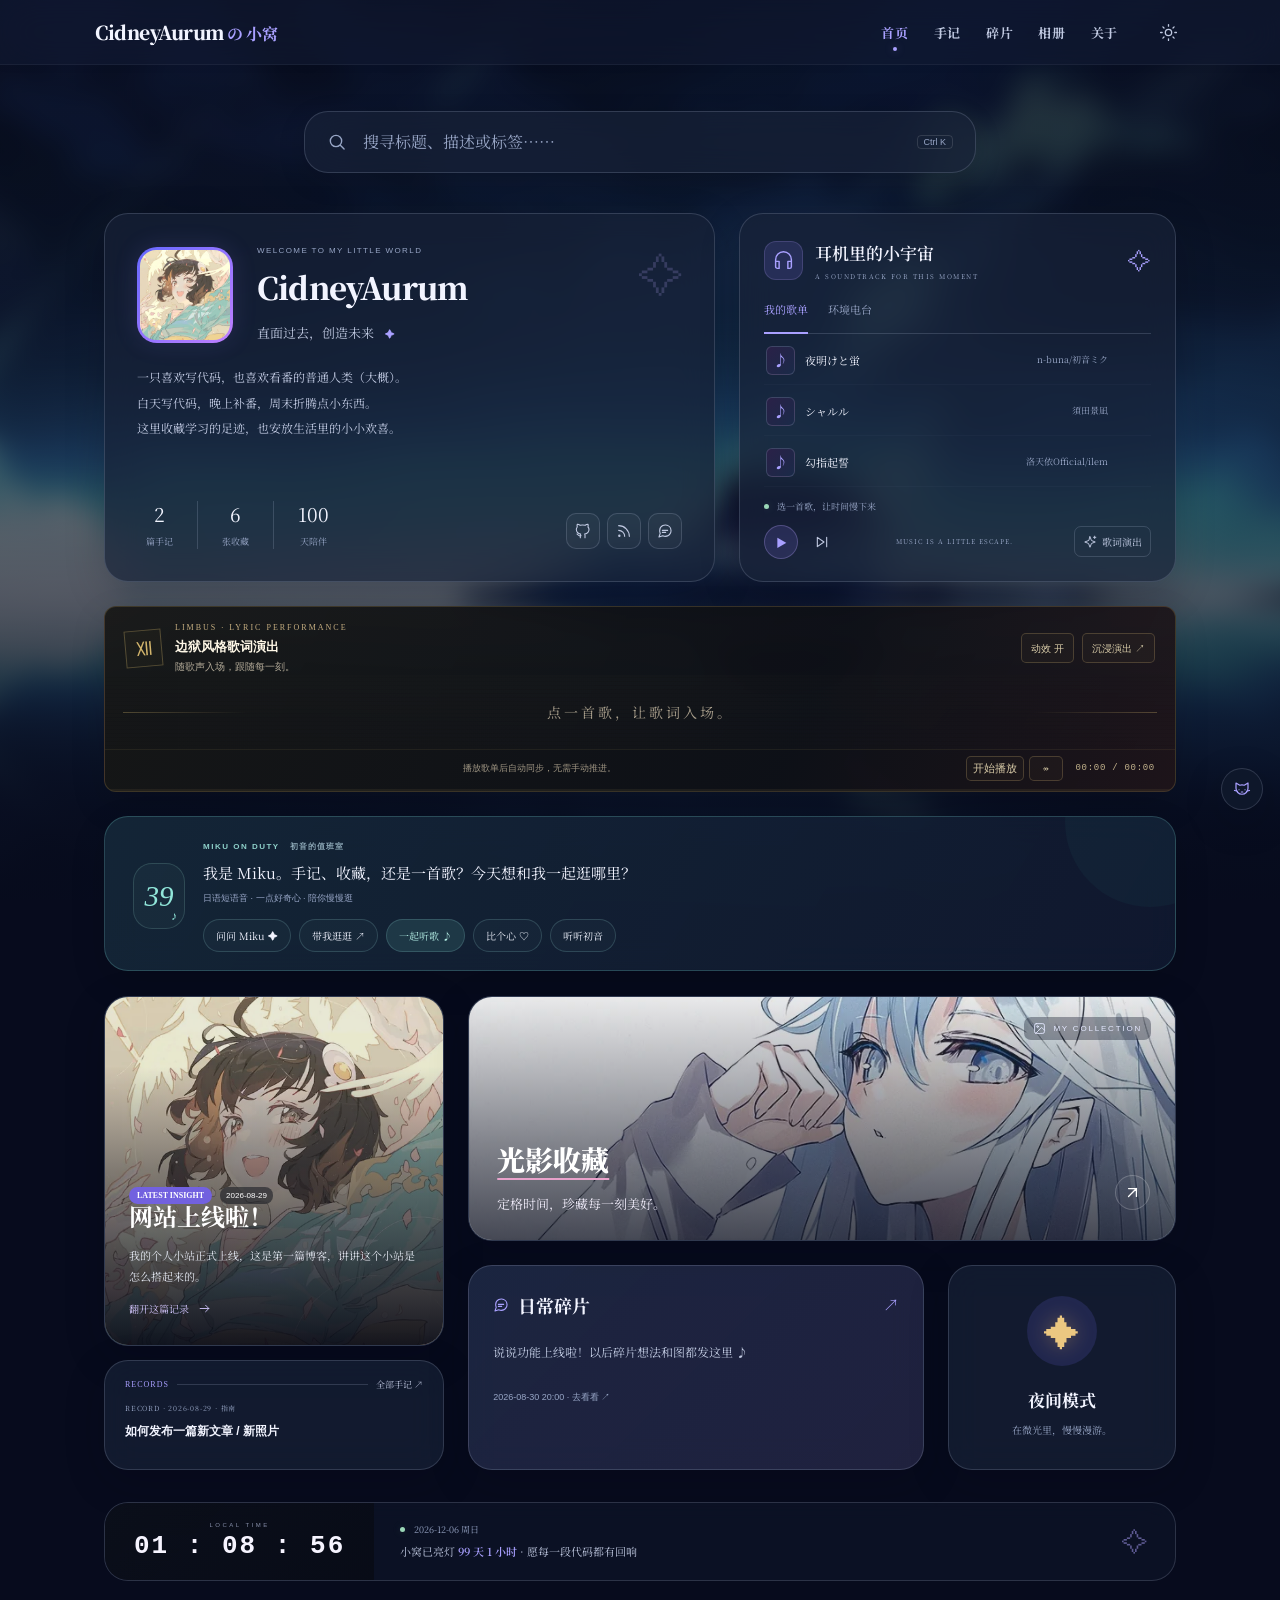
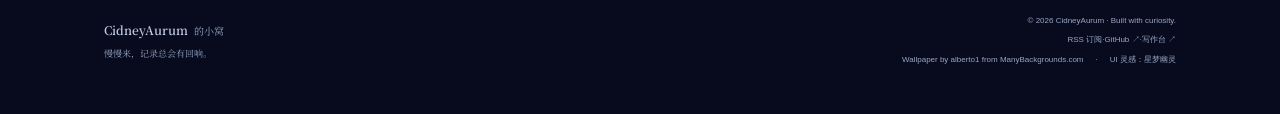
==== commit d0452892: "Integrate synced Limbus lyrics into homepage music" ====
--- a/index.html
+++ b/index.html
@@ -20,6 +20,7 @@
   <link href="https://fonts.loli.net/css2?family=Noto+Serif+SC:wght@400;700;900&display=swap" rel="stylesheet">
   <link rel="stylesheet" href="css/style.css?v=ai20261025">
   <link rel="stylesheet" href="css/garden.css?v=ai20261025">
+  <link rel="stylesheet" href="css/lyric-stage.css?v=ai20261025">
   <link rel="stylesheet" href="css/miku-host.css?v=ai20261025">
 </head>
 <body data-page="home">
@@ -32,7 +33,6 @@
       <a class="nav-link" href="blog.html">手记</a>
       <a class="nav-link" href="says.html">碎片</a>
       <a class="nav-link" href="photos.html">相册</a>
-      <a class="nav-link" href="limbus.html">实验室</a>
       <a class="nav-link" href="about.html">关于</a>
     </div>
     <div class="nav-actions">
@@ -58,7 +58,7 @@
         <div class="cpane" id="cpane-netease">
           <div class="track-list" id="track-list"><p class="empty-tip" role="status">正在打开歌单……</p></div>
           <div class="listening-now"><span class="status-dot"></span><span class="js-mm-song">选一首歌，让时间慢下来</span></div>
-          <div class="listening-controls"><button class="round-play js-mm-toggle" aria-label="播放或暂停歌单">▶</button><button class="icon-btn js-mm-next" aria-label="下一首" title="下一首"><span data-icon="skip-forward"></span></button><span class="music-control-note">MUSIC IS A LITTLE ESCAPE.</span><button class="icon-btn js-lyric" aria-label="打开歌词演出" title="歌词演出"><span data-icon="sparkles"></span></button></div>
+          <div class="listening-controls"><button class="round-play js-mm-toggle" aria-label="播放或暂停歌单">▶</button><button class="icon-btn js-mm-next" aria-label="下一首" title="下一首"><span data-icon="skip-forward"></span></button><span class="music-control-note">MUSIC IS A LITTLE ESCAPE.</span><button class="icon-btn home-lyrics-launch" id="home-lyrics-button" type="button" aria-label="展开边狱风格歌词演出" aria-controls="home-lyric-stage"><span data-icon="sparkles"></span>歌词演出</button></div>
           <div id="music-fallback" style="display:none"><p class="empty-tip">歌单暂时无法加载。<button id="music-retry" class="retry-button">重新试试 ↻</button></p><a class="external-music" href="https://music.163.com/#/playlist?id=18205251703" target="_blank" rel="noopener noreferrer">在网易云打开歌单 ↗</a></div>
         </div>
         <div class="cpane" id="cpane-ambient" style="display:none">
@@ -67,6 +67,16 @@
         </div>
       </aside>
     </header>
+
+    <section class="lyric-stage" id="home-lyric-stage" data-lyric-stage aria-labelledby="home-stage-heading">
+      <header class="ls-topline">
+        <div class="ls-heading"><span class="ls-emblem" aria-hidden="true">Ⅻ</span><div><p class="ls-kicker">LIMBUS · LYRIC PERFORMANCE</p><h2 id="home-stage-heading" data-stage-title>边狱风格歌词演出</h2><p class="ls-artist" data-stage-artist>随歌声入场，跟随每一刻。</p></div></div>
+        <div class="ls-actions"><button type="button" data-stage-effects aria-pressed="true">动效 开</button><button type="button" data-stage-expand aria-expanded="false" aria-controls="home-lyric-stage">沉浸演出 ↗</button><button type="button" data-stage-close hidden>返回首页 ×</button></div>
+      </header>
+      <div class="ls-screen" data-stage-screen><div class="ls-lines" data-stage-lines><p class="ls-idle">点一首歌，让歌词入场。</p></div><div class="ls-slash" data-stage-slash aria-hidden="true"></div></div>
+      <footer class="ls-bottom"><p data-stage-status role="status">播放歌单后自动同步，无需手动推进。</p><button type="button" data-stage-retry hidden>重试歌词</button><div class="ls-transport"><button type="button" data-stage-toggle aria-label="播放歌曲" disabled>▶</button><button type="button" data-stage-next aria-label="下一首" disabled>↠</button></div><span class="ls-time" data-stage-time>00:00 / 00:00</span><div class="ls-progress-track" aria-hidden="true"><span data-stage-progress></span></div><input class="ls-seek" data-stage-seek type="range" min="0" max="1000" step="1" value="0" aria-label="歌词演出播放进度" disabled></footer>
+      <p class="sr-only" data-stage-live aria-live="polite" aria-atomic="true"></p>
+    </section>
 
     <section class="miku-host card" id="miku-host" aria-label="Miku 的值班室">
       <div class="miku-host-emblem" aria-hidden="true">39<span>♪</span></div>
--- a/css/lyric-stage.css
+++ b/css/lyric-stage.css
@@ -0,0 +1,66 @@
+/* Homepage lyrics follow the shared audio clock; no separate performance player. */
+.lyric-stage{--ls-ivory:#fff8e7;--ls-gold:#d3b56c;--ls-red:#b9372e;position:relative;isolation:isolate;margin:24px 0;border:1px solid #b69c573d;border-radius:12px;background:linear-gradient(115deg,#171716ed,#0e1016f2 65%,#201519e8);color:var(--ls-ivory);box-shadow:0 12px 35px #0002;overflow:hidden;font-family:var(--font-body,sans-serif)}
+.lyric-stage *{box-sizing:border-box}
+.lyric-stage .sr-only{position:absolute;width:1px;height:1px;padding:0;margin:-1px;overflow:hidden;clip-path:inset(50%);white-space:nowrap;border:0}
+.ls-topline{display:flex;align-items:center;justify-content:space-between;gap:18px;padding:15px 20px 0}
+.ls-heading{display:flex;align-items:center;gap:13px;min-width:0}
+.ls-heading>div{min-width:0}
+.ls-emblem{display:grid;place-items:center;width:37px;height:37px;flex-shrink:0;border:1px solid #d3b56c50;transform:rotate(-5deg);color:var(--ls-gold);font:19px Georgia,serif;background:#c3a35508}
+.ls-kicker{margin:0 0 4px;color:#c6ae80;font:8px Georgia,serif;letter-spacing:2px;line-height:1.4}
+.ls-heading h2{margin:0;font-size:13px;font-weight:600;line-height:1.6;overflow-wrap:anywhere;color:var(--ls-ivory)}
+.ls-artist{margin:1px 0 0;color:#b4ab99;font-size:10px;line-height:1.6;overflow-wrap:anywhere}
+.ls-actions{display:flex;align-items:center;gap:8px;flex-shrink:0}
+.lyric-stage button{border:1px solid #c2a76b45;border-radius:5px;background:#cfb57008;color:#d8cba8;padding:6px 9px;min-height:30px;font:10px var(--font-body,sans-serif);line-height:1.5;cursor:pointer}
+.lyric-stage button:hover{border-color:#d3b56caa;background:#cfb57015;color:#fff8e7}
+.lyric-stage button:focus-visible{outline:2px solid #f3d28b;outline-offset:3px}
+.lyric-stage button:disabled{opacity:.5;cursor:wait}
+.lyric-stage [hidden]{display:none!important}
+.ls-screen{position:relative;display:grid;place-items:center;min-height:74px;padding:15px 32px 14px;overflow:hidden;background:linear-gradient(90deg,transparent,#d6b36304,transparent)}
+.has-track .ls-screen{min-height:124px;padding-top:20px;padding-bottom:21px}
+.ls-screen::before{content:"";position:absolute;inset:0;pointer-events:none;opacity:.38;background:repeating-linear-gradient(0deg,transparent 0 3px,#0002 3px 4px)}
+.ls-screen::after{content:"";position:absolute;left:18px;right:18px;top:50%;height:1px;background:linear-gradient(90deg,#d3b56c50,transparent 12% 88%,#d3b56c50);pointer-events:none}
+.ls-lines{position:relative;width:100%;text-align:center;z-index:1}
+.ls-idle{margin:0;color:#a99f8c;font-family:var(--font-serif,serif);font-size:14px;letter-spacing:3px;line-height:1.9}
+.ls-line{position:relative;margin:0;font-family:var(--font-serif,"Noto Serif SC",serif);font-weight:900;font-size:clamp(23px,2.8vw,37px);line-height:1.65;letter-spacing:.08em;color:var(--ls-ivory);text-shadow:0 1px 0 #c2994a,0 0 18px #d3b56c13;overflow-wrap:anywhere;text-wrap:balance}
+.ls-line.is-long{font-size:clamp(19px,2.15vw,29px);letter-spacing:.04em}
+.ls-char{display:inline-block;white-space:pre;transform-origin:50% 70%;animation:ls-char-arrive .42s cubic-bezier(.18,.85,.25,1.12) both;animation-delay:calc(min(var(--char-index,0),36) * 12ms)}
+.ls-char:nth-child(even){--ls-from-x:32px;--ls-from-rotate:9deg}
+.ls-char:nth-child(odd){--ls-from-x:-32px;--ls-from-rotate:-9deg}
+.ls-translation{margin:6px 0 0;color:#b9b1a1;font-size:clamp(11px,1.2vw,15px);font-weight:400;font-family:var(--font-body,sans-serif);letter-spacing:.06em;line-height:1.8;overflow-wrap:anywhere}
+.ls-previous{position:absolute;inset:0 0 auto;pointer-events:none;animation:ls-previous-out .32s ease both;color:#a69a80}
+.ls-previous .ls-char{animation:none;transform:none;opacity:1}
+.ls-slash{position:absolute;pointer-events:none;top:50%;left:-8%;width:116%;height:2px;opacity:0;background:linear-gradient(90deg,transparent,#b52a24 22%,#f2d8af 50%,#a62725 78%,transparent);box-shadow:0 0 18px #b6372d99;transform:rotate(-6deg);z-index:2}
+.ls-slash.is-active{animation:ls-slash-cut .48s ease-out both}
+.is-impact .ls-lines{animation:ls-impact .24s linear .2s both}
+.ls-bottom{position:relative;display:flex;align-items:center;gap:12px;min-height:33px;padding:6px 20px 10px;border-top:1px solid #d3b56c16}
+.ls-bottom p{flex:1;margin:0;color:#9f9683;font-size:9px;line-height:1.8}
+.ls-bottom button{font-size:9px;min-height:25px;padding:3px 7px}
+.ls-transport{display:flex;gap:5px}
+.ls-transport button{width:auto;min-width:34px;padding:3px 6px;font-size:11px;white-space:nowrap}
+.ls-time{font:9px ui-monospace,Consolas,monospace;color:#c3b38d;white-space:nowrap;font-variant-numeric:tabular-nums;letter-spacing:.08em}
+.ls-progress-track{position:absolute;height:2px;bottom:0;left:0;right:0;background:#d3b56c13;overflow:hidden}
+.ls-progress-track span{display:block;height:100%;width:0;transform-origin:left;background:linear-gradient(90deg,#902820,#d3b56c);box-shadow:0 0 8px #c0a25b40}
+.ls-seek{position:absolute;left:0;right:0;bottom:-5px;width:100%;height:14px;margin:0;opacity:0;cursor:pointer;accent-color:var(--ls-gold)}
+.ls-seek:focus-visible{opacity:1;outline:2px solid var(--ls-gold);outline-offset:2px}
+.ls-seek:disabled{cursor:default}
+.lyric-stage.is-paused .ls-char,.lyric-stage.is-paused .ls-lines,.lyric-stage.is-paused .ls-previous,.lyric-stage.is-paused .ls-slash{animation-play-state:paused}
+.lyric-stage.is-paused .ls-char{animation:none;opacity:1;transform:none;filter:none}
+.lyric-stage.effects-off .ls-char,.lyric-stage.effects-off .ls-lines{animation:none;transform:none;opacity:1}
+.lyric-stage.effects-off .ls-slash,.lyric-stage.effects-off .ls-previous{display:none}
+.lyric-stage.is-expanded{position:fixed;inset:18px;z-index:175;margin:0;border-radius:12px;display:flex;flex-direction:column;box-shadow:0 0 0 100vmax #06070bed;background:radial-gradient(ellipse at 50% 60%,#34231a38,transparent 65%),#101113}
+.lyric-stage.is-expanded .ls-topline{padding:23px 28px 12px}
+.lyric-stage.is-expanded .ls-screen{flex:1;min-height:120px;padding:28px clamp(24px,8vw,160px)}
+.lyric-stage.is-expanded .ls-line{font-size:clamp(28px,4.5vw,69px);line-height:1.7;letter-spacing:.11em}
+.lyric-stage.is-expanded .ls-line.is-long{font-size:clamp(23px,3.4vw,52px)}
+.lyric-stage.is-expanded .ls-translation{font-size:clamp(13px,1.5vw,21px);margin-top:16px}
+.lyric-stage.is-expanded .ls-bottom{padding:16px 28px 19px}
+.lyric-stage.is-expanded .ls-heading h2{font-size:16px}
+.lyric-stage.is-expanded .ls-idle{font-size:clamp(17px,2.5vw,29px)}
+.home-lyrics-launch.icon-btn{width:auto;min-width:77px;gap:5px;padding:5px 7px;font-size:10px;white-space:nowrap;color:var(--text-light);border:1px solid var(--border);border-radius:7px}
+.home-lyrics-launch svg{width:14px;height:14px}
+@keyframes ls-char-arrive{from{opacity:0;transform:translate(var(--ls-from-x,-30px),8px) rotate(var(--ls-from-rotate,-8deg)) scale(1.08);filter:blur(2px)}to{opacity:1;transform:none;filter:none}}
+@keyframes ls-previous-out{to{opacity:0;transform:translateY(-24px) scale(.98);filter:blur(1px)}}
+@keyframes ls-slash-cut{0%{opacity:0;clip-path:inset(0 100% 0 0)}25%{opacity:.85;clip-path:inset(0)}100%{opacity:0;clip-path:inset(0);transform:rotate(-6deg) translateY(7px)}}
+@keyframes ls-impact{25%{transform:translate(-2px,1px)}50%{transform:translate(2px,-1px)}75%{transform:translate(-1px,0)}}
+@media(max-width:680px){.lyric-stage{margin:20px 0;border-radius:9px}.ls-topline{padding:13px 13px 0;gap:9px;align-items:flex-start}.ls-emblem{display:none}.ls-heading h2{font-size:12px}.ls-kicker{font-size:6px;letter-spacing:1.2px}.ls-artist{font-size:9px}.ls-actions{gap:5px}.lyric-stage button{font-size:9px;padding:5px 7px;min-height:28px}.ls-screen{padding:17px 14px;min-height:70px}.has-track .ls-screen{min-height:128px}.ls-line{font-size:clamp(21px,5.6vw,29px);letter-spacing:.04em}.ls-line.is-long{font-size:19px;letter-spacing:.01em}.ls-bottom{padding:6px 13px 9px;gap:7px}.ls-bottom p{font-size:8px}.ls-time{font-size:8px}.lyric-stage.is-expanded{inset:8px}.lyric-stage.is-expanded .ls-topline{padding:17px 15px 10px;flex-wrap:wrap}.lyric-stage.is-expanded .ls-heading{width:100%}.lyric-stage.is-expanded .ls-actions{margin-left:auto}.lyric-stage.is-expanded .ls-screen{padding:20px 15px}.lyric-stage.is-expanded .ls-line{font-size:clamp(26px,7vw,45px)}.lyric-stage.is-expanded .ls-line.is-long{font-size:23px}.lyric-stage.is-expanded .ls-bottom{padding:13px 15px 16px}}
+@media(prefers-reduced-motion:reduce){.lyric-stage .ls-char,.lyric-stage .ls-lines{animation:none!important;transform:none!important;opacity:1!important}.lyric-stage .ls-previous,.lyric-stage .ls-slash{display:none!important}}
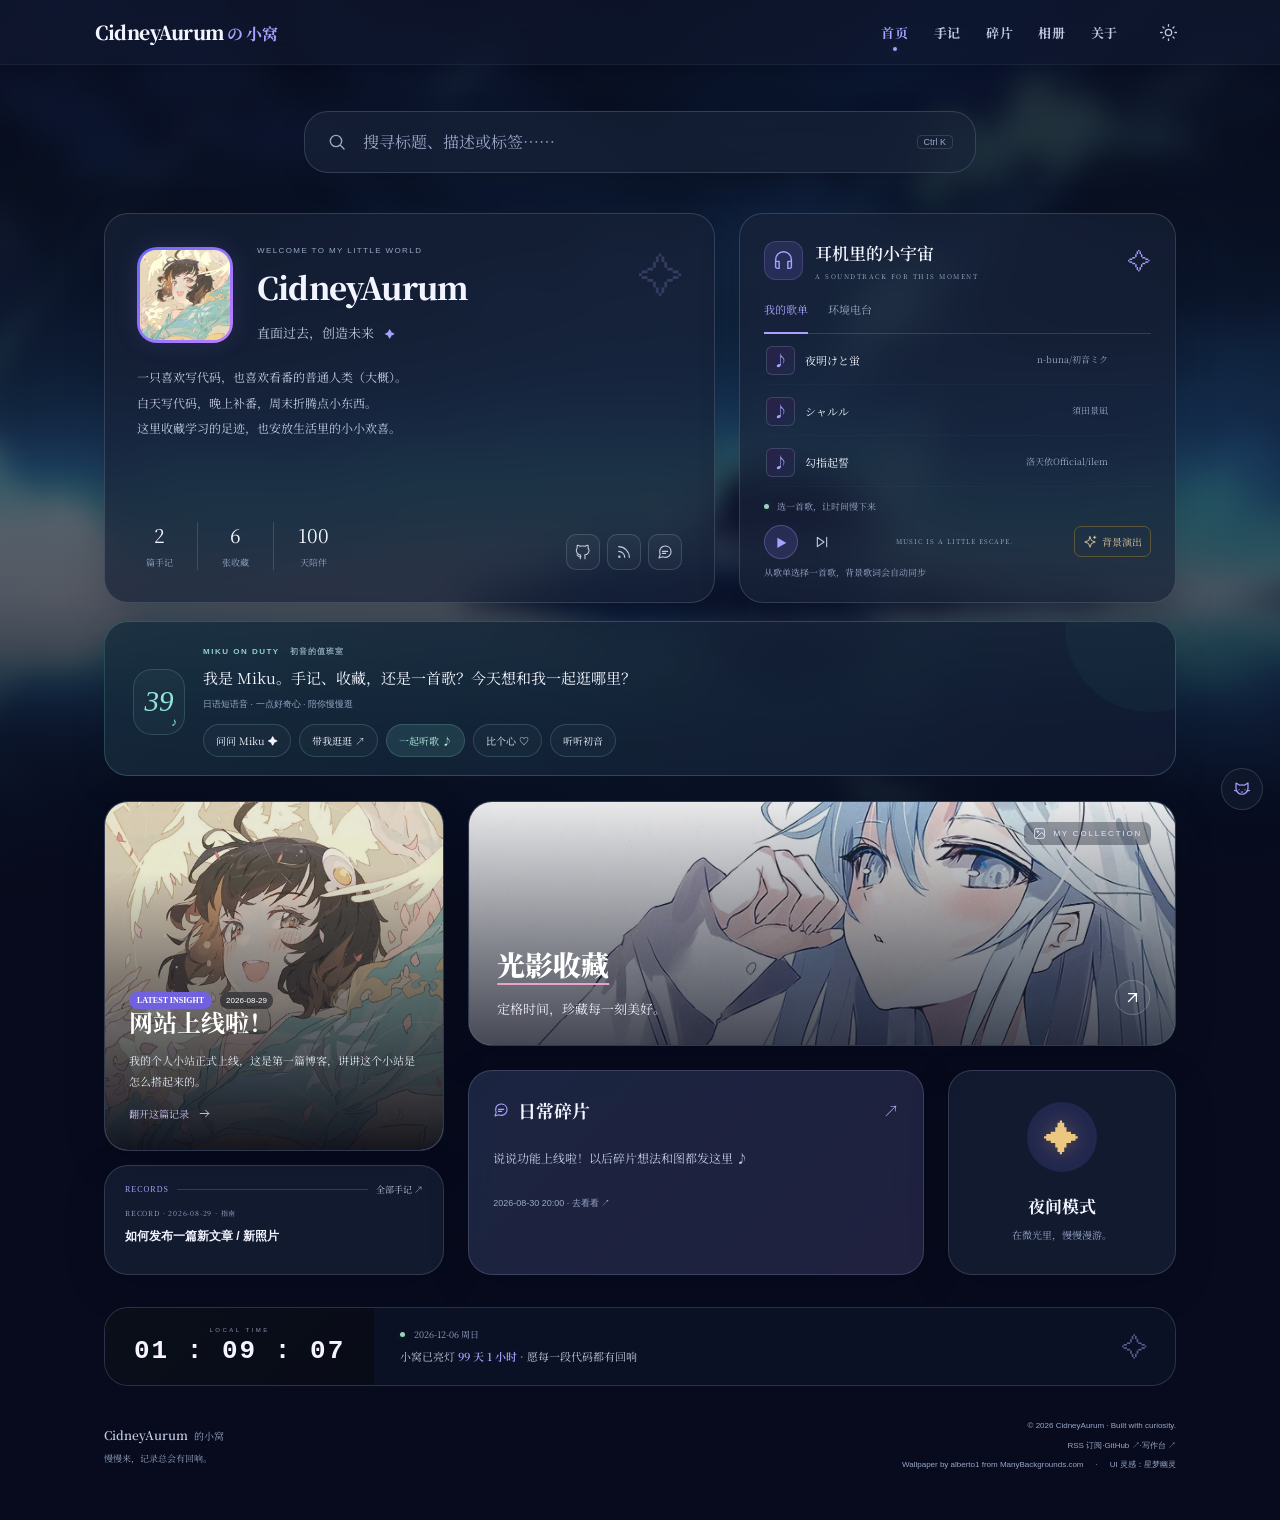
==== commit 2012e8c2: "Render Limbus lyrics across the whole page" ====
--- a/index.html
+++ b/index.html
@@ -58,7 +58,8 @@
         <div class="cpane" id="cpane-netease">
           <div class="track-list" id="track-list"><p class="empty-tip" role="status">正在打开歌单……</p></div>
           <div class="listening-now"><span class="status-dot"></span><span class="js-mm-song">选一首歌，让时间慢下来</span></div>
-          <div class="listening-controls"><button class="round-play js-mm-toggle" aria-label="播放或暂停歌单">▶</button><button class="icon-btn js-mm-next" aria-label="下一首" title="下一首"><span data-icon="skip-forward"></span></button><span class="music-control-note">MUSIC IS A LITTLE ESCAPE.</span><button class="icon-btn home-lyrics-launch" id="home-lyrics-button" type="button" aria-label="展开边狱风格歌词演出" aria-controls="home-lyric-stage"><span data-icon="sparkles"></span>歌词演出</button></div>
+          <div class="listening-controls"><button class="round-play js-mm-toggle" aria-label="播放或暂停歌单">▶</button><button class="icon-btn js-mm-next" aria-label="下一首" title="下一首"><span data-icon="skip-forward"></span></button><span class="music-control-note">MUSIC IS A LITTLE ESCAPE.</span><button class="icon-btn home-lyrics-launch" id="home-lyrics-button" type="button" aria-label="切换边狱风格背景歌词" aria-controls="lyric-backdrop" aria-pressed="true"><span data-icon="sparkles"></span>背景演出</button></div>
+          <div class="background-lyric-note"><span id="lyric-backdrop-status" role="status"></span><button type="button" id="lyric-backdrop-retry" hidden>重试歌词</button></div>
           <div id="music-fallback" style="display:none"><p class="empty-tip">歌单暂时无法加载。<button id="music-retry" class="retry-button">重新试试 ↻</button></p><a class="external-music" href="https://music.163.com/#/playlist?id=18205251703" target="_blank" rel="noopener noreferrer">在网易云打开歌单 ↗</a></div>
         </div>
         <div class="cpane" id="cpane-ambient" style="display:none">
@@ -67,16 +68,6 @@
         </div>
       </aside>
     </header>
-
-    <section class="lyric-stage" id="home-lyric-stage" data-lyric-stage aria-labelledby="home-stage-heading">
-      <header class="ls-topline">
-        <div class="ls-heading"><span class="ls-emblem" aria-hidden="true">Ⅻ</span><div><p class="ls-kicker">LIMBUS · LYRIC PERFORMANCE</p><h2 id="home-stage-heading" data-stage-title>边狱风格歌词演出</h2><p class="ls-artist" data-stage-artist>随歌声入场，跟随每一刻。</p></div></div>
-        <div class="ls-actions"><button type="button" data-stage-effects aria-pressed="true">动效 开</button><button type="button" data-stage-expand aria-expanded="false" aria-controls="home-lyric-stage">沉浸演出 ↗</button><button type="button" data-stage-close hidden>返回首页 ×</button></div>
-      </header>
-      <div class="ls-screen" data-stage-screen><div class="ls-lines" data-stage-lines><p class="ls-idle">点一首歌，让歌词入场。</p></div><div class="ls-slash" data-stage-slash aria-hidden="true"></div></div>
-      <footer class="ls-bottom"><p data-stage-status role="status">播放歌单后自动同步，无需手动推进。</p><button type="button" data-stage-retry hidden>重试歌词</button><div class="ls-transport"><button type="button" data-stage-toggle aria-label="播放歌曲" disabled>▶</button><button type="button" data-stage-next aria-label="下一首" disabled>↠</button></div><span class="ls-time" data-stage-time>00:00 / 00:00</span><div class="ls-progress-track" aria-hidden="true"><span data-stage-progress></span></div><input class="ls-seek" data-stage-seek type="range" min="0" max="1000" step="1" value="0" aria-label="歌词演出播放进度" disabled></footer>
-      <p class="sr-only" data-stage-live aria-live="polite" aria-atomic="true"></p>
-    </section>
 
     <section class="miku-host card" id="miku-host" aria-label="Miku 的值班室">
       <div class="miku-host-emblem" aria-hidden="true">39<span>♪</span></div>
--- a/css/lyric-stage.css
+++ b/css/lyric-stage.css
@@ -1,66 +1,35 @@
-/* Homepage lyrics follow the shared audio clock; no separate performance player. */
-.lyric-stage{--ls-ivory:#fff8e7;--ls-gold:#d3b56c;--ls-red:#b9372e;position:relative;isolation:isolate;margin:24px 0;border:1px solid #b69c573d;border-radius:12px;background:linear-gradient(115deg,#171716ed,#0e1016f2 65%,#201519e8);color:var(--ls-ivory);box-shadow:0 12px 35px #0002;overflow:hidden;font-family:var(--font-body,sans-serif)}
-.lyric-stage *{box-sizing:border-box}
-.lyric-stage .sr-only{position:absolute;width:1px;height:1px;padding:0;margin:-1px;overflow:hidden;clip-path:inset(50%);white-space:nowrap;border:0}
-.ls-topline{display:flex;align-items:center;justify-content:space-between;gap:18px;padding:15px 20px 0}
-.ls-heading{display:flex;align-items:center;gap:13px;min-width:0}
-.ls-heading>div{min-width:0}
-.ls-emblem{display:grid;place-items:center;width:37px;height:37px;flex-shrink:0;border:1px solid #d3b56c50;transform:rotate(-5deg);color:var(--ls-gold);font:19px Georgia,serif;background:#c3a35508}
-.ls-kicker{margin:0 0 4px;color:#c6ae80;font:8px Georgia,serif;letter-spacing:2px;line-height:1.4}
-.ls-heading h2{margin:0;font-size:13px;font-weight:600;line-height:1.6;overflow-wrap:anywhere;color:var(--ls-ivory)}
-.ls-artist{margin:1px 0 0;color:#b4ab99;font-size:10px;line-height:1.6;overflow-wrap:anywhere}
-.ls-actions{display:flex;align-items:center;gap:8px;flex-shrink:0}
-.lyric-stage button{border:1px solid #c2a76b45;border-radius:5px;background:#cfb57008;color:#d8cba8;padding:6px 9px;min-height:30px;font:10px var(--font-body,sans-serif);line-height:1.5;cursor:pointer}
-.lyric-stage button:hover{border-color:#d3b56caa;background:#cfb57015;color:#fff8e7}
-.lyric-stage button:focus-visible{outline:2px solid #f3d28b;outline-offset:3px}
-.lyric-stage button:disabled{opacity:.5;cursor:wait}
-.lyric-stage [hidden]{display:none!important}
-.ls-screen{position:relative;display:grid;place-items:center;min-height:74px;padding:15px 32px 14px;overflow:hidden;background:linear-gradient(90deg,transparent,#d6b36304,transparent)}
-.has-track .ls-screen{min-height:124px;padding-top:20px;padding-bottom:21px}
-.ls-screen::before{content:"";position:absolute;inset:0;pointer-events:none;opacity:.38;background:repeating-linear-gradient(0deg,transparent 0 3px,#0002 3px 4px)}
-.ls-screen::after{content:"";position:absolute;left:18px;right:18px;top:50%;height:1px;background:linear-gradient(90deg,#d3b56c50,transparent 12% 88%,#d3b56c50);pointer-events:none}
-.ls-lines{position:relative;width:100%;text-align:center;z-index:1}
-.ls-idle{margin:0;color:#a99f8c;font-family:var(--font-serif,serif);font-size:14px;letter-spacing:3px;line-height:1.9}
-.ls-line{position:relative;margin:0;font-family:var(--font-serif,"Noto Serif SC",serif);font-weight:900;font-size:clamp(23px,2.8vw,37px);line-height:1.65;letter-spacing:.08em;color:var(--ls-ivory);text-shadow:0 1px 0 #c2994a,0 0 18px #d3b56c13;overflow-wrap:anywhere;text-wrap:balance}
-.ls-line.is-long{font-size:clamp(19px,2.15vw,29px);letter-spacing:.04em}
-.ls-char{display:inline-block;white-space:pre;transform-origin:50% 70%;animation:ls-char-arrive .42s cubic-bezier(.18,.85,.25,1.12) both;animation-delay:calc(min(var(--char-index,0),36) * 12ms)}
-.ls-char:nth-child(even){--ls-from-x:32px;--ls-from-rotate:9deg}
-.ls-char:nth-child(odd){--ls-from-x:-32px;--ls-from-rotate:-9deg}
-.ls-translation{margin:6px 0 0;color:#b9b1a1;font-size:clamp(11px,1.2vw,15px);font-weight:400;font-family:var(--font-body,sans-serif);letter-spacing:.06em;line-height:1.8;overflow-wrap:anywhere}
-.ls-previous{position:absolute;inset:0 0 auto;pointer-events:none;animation:ls-previous-out .32s ease both;color:#a69a80}
-.ls-previous .ls-char{animation:none;transform:none;opacity:1}
-.ls-slash{position:absolute;pointer-events:none;top:50%;left:-8%;width:116%;height:2px;opacity:0;background:linear-gradient(90deg,transparent,#b52a24 22%,#f2d8af 50%,#a62725 78%,transparent);box-shadow:0 0 18px #b6372d99;transform:rotate(-6deg);z-index:2}
-.ls-slash.is-active{animation:ls-slash-cut .48s ease-out both}
-.is-impact .ls-lines{animation:ls-impact .24s linear .2s both}
-.ls-bottom{position:relative;display:flex;align-items:center;gap:12px;min-height:33px;padding:6px 20px 10px;border-top:1px solid #d3b56c16}
-.ls-bottom p{flex:1;margin:0;color:#9f9683;font-size:9px;line-height:1.8}
-.ls-bottom button{font-size:9px;min-height:25px;padding:3px 7px}
-.ls-transport{display:flex;gap:5px}
-.ls-transport button{width:auto;min-width:34px;padding:3px 6px;font-size:11px;white-space:nowrap}
-.ls-time{font:9px ui-monospace,Consolas,monospace;color:#c3b38d;white-space:nowrap;font-variant-numeric:tabular-nums;letter-spacing:.08em}
-.ls-progress-track{position:absolute;height:2px;bottom:0;left:0;right:0;background:#d3b56c13;overflow:hidden}
-.ls-progress-track span{display:block;height:100%;width:0;transform-origin:left;background:linear-gradient(90deg,#902820,#d3b56c);box-shadow:0 0 8px #c0a25b40}
-.ls-seek{position:absolute;left:0;right:0;bottom:-5px;width:100%;height:14px;margin:0;opacity:0;cursor:pointer;accent-color:var(--ls-gold)}
-.ls-seek:focus-visible{opacity:1;outline:2px solid var(--ls-gold);outline-offset:2px}
-.ls-seek:disabled{cursor:default}
-.lyric-stage.is-paused .ls-char,.lyric-stage.is-paused .ls-lines,.lyric-stage.is-paused .ls-previous,.lyric-stage.is-paused .ls-slash{animation-play-state:paused}
-.lyric-stage.is-paused .ls-char{animation:none;opacity:1;transform:none;filter:none}
-.lyric-stage.effects-off .ls-char,.lyric-stage.effects-off .ls-lines{animation:none;transform:none;opacity:1}
-.lyric-stage.effects-off .ls-slash,.lyric-stage.effects-off .ls-previous{display:none}
-.lyric-stage.is-expanded{position:fixed;inset:18px;z-index:175;margin:0;border-radius:12px;display:flex;flex-direction:column;box-shadow:0 0 0 100vmax #06070bed;background:radial-gradient(ellipse at 50% 60%,#34231a38,transparent 65%),#101113}
-.lyric-stage.is-expanded .ls-topline{padding:23px 28px 12px}
-.lyric-stage.is-expanded .ls-screen{flex:1;min-height:120px;padding:28px clamp(24px,8vw,160px)}
-.lyric-stage.is-expanded .ls-line{font-size:clamp(28px,4.5vw,69px);line-height:1.7;letter-spacing:.11em}
-.lyric-stage.is-expanded .ls-line.is-long{font-size:clamp(23px,3.4vw,52px)}
-.lyric-stage.is-expanded .ls-translation{font-size:clamp(13px,1.5vw,21px);margin-top:16px}
-.lyric-stage.is-expanded .ls-bottom{padding:16px 28px 19px}
-.lyric-stage.is-expanded .ls-heading h2{font-size:16px}
-.lyric-stage.is-expanded .ls-idle{font-size:clamp(17px,2.5vw,29px)}
+/* Transparent background adaptation of LyricWindow/FadingLine visual mechanics.
+   Reference: YouRanCoder/LimbusLyricSimulator, ui/lyric_window.py and fading_line.py. */
+.lyric-backdrop{position:fixed;inset:0;z-index:6;pointer-events:none!important;user-select:none;overflow:hidden;background:transparent!important;border:0!important;border-radius:0!important;box-shadow:none!important;isolation:isolate;contain:layout paint style;--lyric-text:#fffeef;--lyric-gold:#d8a523}
+.lyric-backdrop *{pointer-events:none!important;user-select:none;box-sizing:border-box}
+.lyric-backdrop[hidden]{display:none!important}
+.bg-lyric-lines{position:absolute;inset:0;overflow:hidden;background:transparent}
+.bg-lyric-cue{position:absolute;margin:0;padding:10px 14px 18px 8px;width:max-content;max-width:90vw;font-family:"Microsoft YaHei","Noto Sans SC","PingFang SC",sans-serif;font-weight:800;font-size:var(--lyric-size,37px);line-height:1.3;letter-spacing:5px;color:var(--lyric-text);text-align:left;transform:perspective(1400px) rotateY(var(--lyric-perspective,-2deg));transform-origin:0 50%;opacity:.88;will-change:opacity,transform}
+.bg-lyric-row{display:block;margin:0;line-height:1.3;transform:rotate(var(--lyric-angle,0deg));transform-origin:0 50%;overflow-wrap:anywhere}
+.bg-lyric-char{display:inline-block;white-space:pre;color:inherit;opacity:0;text-shadow:3px 3px 0 #a48025,0 0 4px #d8a52352;transform:rotate(calc(-1 * var(--lyric-angle,0deg))) translate(var(--jitter-x,0px),var(--jitter-y,0px));transform-origin:50% 70%;animation:bg-lyric-reveal 1ms linear forwards,bg-lyric-shiver 572ms ease-in-out infinite;animation-delay:calc(var(--char-index,0) * var(--reveal-ms,50ms)),calc(var(--char-index,0) * -37ms)}
+.bg-lyric-cue.is-latin{font-family:Georgia,"Times New Roman",serif;font-weight:700;letter-spacing:4px}
+.bg-lyric-cue.is-latin .bg-lyric-char{-webkit-text-stroke:.8px var(--lyric-gold);paint-order:stroke fill;text-shadow:0 0 4px #d8a52352}
+.bg-lyric-row.is-latin{font-family:Georgia,"Times New Roman",serif;font-weight:700}
+.bg-lyric-row.is-latin .bg-lyric-char{-webkit-text-stroke:.8px var(--lyric-gold);paint-order:stroke fill}
+.bg-lyric-translation{display:block;font-size:.68em;font-weight:600;line-height:1.45;letter-spacing:3px;margin-top:.2em;opacity:.8}
+.bg-lyric-cue.is-ghost{animation:bg-lyric-fade 660ms linear both;pointer-events:none}
+.bg-lyric-cue.is-ghost .bg-lyric-char{animation:none;opacity:1}
+.bg-lyric-cue.is-latin.is-ghost .bg-lyric-char{color:transparent}
+.lyric-backdrop.is-paused .bg-lyric-char{animation:none;opacity:1;transition:none}
+.lyric-backdrop.effects-off .bg-lyric-char{animation:none;opacity:1;transition:none;transform:none}
+.lyric-backdrop.effects-off .bg-lyric-row,.lyric-backdrop.effects-off .bg-lyric-cue{transform:none}
+.lyric-backdrop.effects-off .is-ghost{display:none}
 .home-lyrics-launch.icon-btn{width:auto;min-width:77px;gap:5px;padding:5px 7px;font-size:10px;white-space:nowrap;color:var(--text-light);border:1px solid var(--border);border-radius:7px}
 .home-lyrics-launch svg{width:14px;height:14px}
-@keyframes ls-char-arrive{from{opacity:0;transform:translate(var(--ls-from-x,-30px),8px) rotate(var(--ls-from-rotate,-8deg)) scale(1.08);filter:blur(2px)}to{opacity:1;transform:none;filter:none}}
-@keyframes ls-previous-out{to{opacity:0;transform:translateY(-24px) scale(.98);filter:blur(1px)}}
-@keyframes ls-slash-cut{0%{opacity:0;clip-path:inset(0 100% 0 0)}25%{opacity:.85;clip-path:inset(0)}100%{opacity:0;clip-path:inset(0);transform:rotate(-6deg) translateY(7px)}}
-@keyframes ls-impact{25%{transform:translate(-2px,1px)}50%{transform:translate(2px,-1px)}75%{transform:translate(-1px,0)}}
-@media(max-width:680px){.lyric-stage{margin:20px 0;border-radius:9px}.ls-topline{padding:13px 13px 0;gap:9px;align-items:flex-start}.ls-emblem{display:none}.ls-heading h2{font-size:12px}.ls-kicker{font-size:6px;letter-spacing:1.2px}.ls-artist{font-size:9px}.ls-actions{gap:5px}.lyric-stage button{font-size:9px;padding:5px 7px;min-height:28px}.ls-screen{padding:17px 14px;min-height:70px}.has-track .ls-screen{min-height:128px}.ls-line{font-size:clamp(21px,5.6vw,29px);letter-spacing:.04em}.ls-line.is-long{font-size:19px;letter-spacing:.01em}.ls-bottom{padding:6px 13px 9px;gap:7px}.ls-bottom p{font-size:8px}.ls-time{font-size:8px}.lyric-stage.is-expanded{inset:8px}.lyric-stage.is-expanded .ls-topline{padding:17px 15px 10px;flex-wrap:wrap}.lyric-stage.is-expanded .ls-heading{width:100%}.lyric-stage.is-expanded .ls-actions{margin-left:auto}.lyric-stage.is-expanded .ls-screen{padding:20px 15px}.lyric-stage.is-expanded .ls-line{font-size:clamp(26px,7vw,45px)}.lyric-stage.is-expanded .ls-line.is-long{font-size:23px}.lyric-stage.is-expanded .ls-bottom{padding:13px 15px 16px}}
-@media(prefers-reduced-motion:reduce){.lyric-stage .ls-char,.lyric-stage .ls-lines{animation:none!important;transform:none!important;opacity:1!important}.lyric-stage .ls-previous,.lyric-stage .ls-slash{display:none!important}}
+.home-lyrics-launch[aria-pressed="true"]{color:var(--gold);border-color:#d8a52355}
+.background-lyric-note{display:flex;align-items:center;gap:7px;min-height:0;color:var(--muted);font-size:9px;line-height:1.7;margin-top:6px}
+.background-lyric-note:has(#lyric-backdrop-status:empty):has(#lyric-backdrop-retry[hidden]){display:none}
+#lyric-backdrop-retry{background:none;border:1px solid var(--border);color:var(--text-light);padding:2px 6px;border-radius:5px;font:inherit;cursor:pointer}
+#gp-background-btn[aria-pressed="true"]{color:#d8a523;border-color:#d8a52377;background:#d8a5230d}
+body.light .lyric-backdrop{--lyric-text:#63521e;--lyric-gold:#a47b21}
+/* A constant visible active frame avoids step-end rounding at fractional LRC delays. */
+@keyframes bg-lyric-reveal{from{opacity:1}to{opacity:1}}
+@keyframes bg-lyric-shiver{0%,100%{transform:rotate(calc(-1 * var(--lyric-angle,0deg))) translate(0,0)}35%{transform:rotate(calc(-1 * var(--lyric-angle,0deg))) translate(var(--jitter-x,0px),var(--jitter-y,0px))}72%{transform:rotate(calc(-1 * var(--lyric-angle,0deg))) translate(calc(var(--jitter-x,0px) * -.5),calc(var(--jitter-y,0px) * -.5))}}
+@keyframes bg-lyric-fade{from{opacity:.65;transform:perspective(1400px) rotateY(var(--lyric-perspective,-2deg)) translateY(0)}to{opacity:0;transform:perspective(1400px) rotateY(var(--lyric-perspective,-2deg)) translateY(-22px)}}
+@media(max-width:680px){.bg-lyric-cue{font-size:var(--lyric-size,29px);max-width:92vw;letter-spacing:3px;padding:8px 8px 15px 4px}.bg-lyric-cue.is-latin{letter-spacing:2px}.bg-lyric-translation{font-size:.65em;letter-spacing:2px}.background-lyric-note{font-size:8px}}
+@media(prefers-reduced-motion:reduce){.lyric-backdrop .bg-lyric-char{animation:none!important;opacity:1!important;transition:none!important;transform:none!important}.lyric-backdrop .bg-lyric-row,.lyric-backdrop .bg-lyric-cue{transform:none!important}.lyric-backdrop .is-ghost{display:none!important}}
